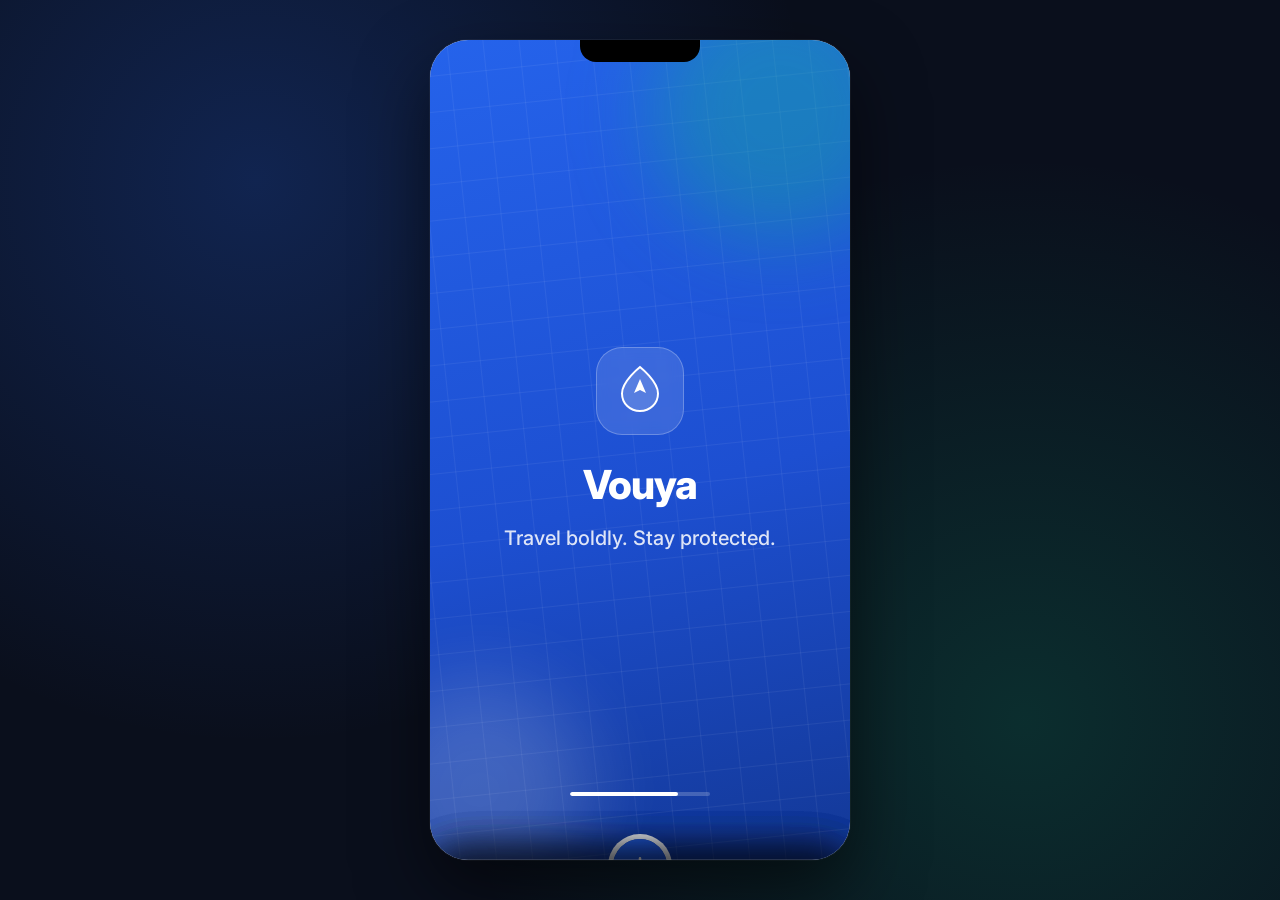
==== index.html @ 12c245b5 "Vouya - Security" ====
<!DOCTYPE html>
<html lang="en">
<head>
<meta charset="UTF-8">
<meta name="viewport" content="width=device-width, initial-scale=1.0, viewport-fit=cover, maximum-scale=1.0">
<title>Vouya — Safe Travel</title>
<meta name="description" content="Vouya — the all-in-one travel companion built around your safety.">
<meta name="theme-color" content="#2563EB">
<link rel="preconnect" href="https://fonts.googleapis.com">
<link rel="preconnect" href="https://fonts.gstatic.com" crossorigin>
<link href="https://fonts.googleapis.com/css2?family=Inter:wght@400;500;600;700;800&display=swap" rel="stylesheet">
<link rel="stylesheet" href="style.css">
</head>
<body>
<div id="app-frame" class="app-frame">
  <div id="app" class="app" data-screen="splash">


    <div class="device-notch" aria-hidden="true"></div>

    <div id="toast-stack" class="toast-stack" aria-live="polite"></div>


    <section class="screen screen--splash is-active" data-screen-id="splash">
      <div class="splash__bg">
        <div class="splash__grid"></div>
        <div class="splash__glow splash__glow--a"></div>
        <div class="splash__glow splash__glow--b"></div>
      </div>
      <div class="splash__content">
        <div class="splash__mark">
          <svg width="56" height="56" viewBox="0 0 56 56" fill="none" xmlns="http://www.w3.org/2000/svg">
            <path d="M28 4C28 4 10 18.4 10 30.4C10 40.5 18.06 48 28 48C37.94 48 46 40.5 46 30.4C46 18.4 28 4 28 4Z" fill="white" fill-opacity="0.14"/>
            <path d="M28 4C28 4 10 18.4 10 30.4C10 40.5 18.06 48 28 48C37.94 48 46 40.5 46 30.4C46 18.4 28 4 28 4Z" stroke="white" stroke-width="2"/>
            <path d="M28 16L34 30L28 27L22 30L28 16Z" fill="white"/>
          </svg>
        </div>
        <h1 class="splash__title">Vouya</h1>
        <p class="splash__tagline">Travel boldly. Stay protected.</p>
      </div>
      <div class="splash__loader" role="status" aria-label="Loading">
        <div class="splash__loader-bar"><span id="splash-progress"></span></div>
      </div>
    </section>

    <section class="screen screen--login" data-screen-id="login">
      <div class="login__hero">
        <div class="login__hero-art" aria-hidden="true">
          <svg viewBox="0 0 400 260" width="100%" height="100%" preserveAspectRatio="xMidYMid slice">
            <defs>
              <linearGradient id="loginSky" x1="0" y1="0" x2="0" y2="1">
                <stop offset="0" stop-color="#2563EB"/>
                <stop offset="1" stop-color="#1d4fd1"/>
              </linearGradient>
            </defs>
            <rect width="400" height="260" fill="url(#loginSky)"/>
            <path d="M0 180 Q 100 140 200 170 T 400 150 V260 H0 Z" fill="#ffffff" opacity="0.08"/>
            <path d="M0 210 Q 120 170 240 200 T 400 190 V260 H0 Z" fill="#ffffff" opacity="0.12"/>
            <circle cx="330" cy="55" r="34" fill="#ffffff" opacity="0.10"/>
            <circle cx="60" cy="70" r="18" fill="#ffffff" opacity="0.08"/>
            <path d="M150 110 l14 -14 l50 50 l30 -30 l8 8 l-38 38 l-50 -50 z" fill="#ffffff" opacity="0.16"/>
          </svg>
        </div>
        <div class="login__brand">
          <span class="login__brand-mark">V</span>
          <span class="login__brand-word">Vouya</span>
        </div>
      </div>

      <div class="login__sheet">
        <div class="login__tabs" role="tablist">
          <button class="login__tab is-active" data-login-tab="signin" role="tab" aria-selected="true">Sign in</button>
          <button class="login__tab" data-login-tab="signup" role="tab" aria-selected="false">Create account</button>
        </div>

        <form class="login__form" id="login-form" autocomplete="off" novalidate>
          <div class="field">
            <label class="field__label" for="login-email">Email</label>
            <div class="field__control">
              <svg class="field__icon" width="18" height="18" viewBox="0 0 24 24" fill="none"><path d="M3 7l9 6 9-6M5 5h14a2 2 0 0 1 2 2v10a2 2 0 0 1-2 2H5a2 2 0 0 1-2-2V7a2 2 0 0 1 2-2z" stroke="currentColor" stroke-width="1.7" stroke-linecap="round" stroke-linejoin="round"/></svg>
              <input id="login-email" name="email" type="email" placeholder="you@email.com" value="amelia.cross@vouya.io">
            </div>
            <p class="field-error" data-error-for="login-email" hidden>Enter a valid email address.</p>
          </div>

          <div class="field">
            <label class="field__label" for="login-pass">Password</label>
            <div class="field__control">
              <svg class="field__icon" width="18" height="18" viewBox="0 0 24 24" fill="none"><rect x="5" y="11" width="14" height="9" rx="2" stroke="currentColor" stroke-width="1.7"/><path d="M8 11V8a4 4 0 1 1 8 0v3" stroke="currentColor" stroke-width="1.7" stroke-linecap="round"/></svg>
              <input id="login-pass" name="password" type="password" placeholder="••••••••" value="travelsafe">
              <button type="button" class="field__suffix" id="toggle-pass" aria-label="Show password">
                <svg width="18" height="18" viewBox="0 0 24 24" fill="none"><path d="M2 12s4-7 10-7 10 7 10 7-4 7-10 7-10-7-10-7z" stroke="currentColor" stroke-width="1.7"/><circle cx="12" cy="12" r="3" stroke="currentColor" stroke-width="1.7"/></svg>
              </button>
            </div>
            <p class="field-error" data-error-for="login-pass" hidden>Password must be at least 6 characters.</p>
          </div>

          <button type="button" class="link-btn login__forgot">Forgot password?</button>

          <button type="submit" class="btn btn--primary btn--block btn--lg" id="login-submit">
            <span class="btn__label">Sign in</span>
            <span class="btn__spinner" aria-hidden="true"></span>
          </button>

          <div class="login__divider"><span>or continue with</span></div>

          <div class="login__social">
            <button type="button" class="social-btn" data-toast="Apple sign-in is simulated in this demo">
              <svg width="18" height="18" viewBox="0 0 24 24" fill="currentColor"><path d="M16.365 1.43c0 1.14-.493 2.27-1.177 3.08-.744.9-1.99 1.57-3.014 1.57-.12 0-.23-.02-.3-.03-.014-.11-.04-.225-.04-.345 0-1.1.55-2.27 1.27-3.06.78-.85 2.1-1.5 3.16-1.55.014.111.027.225.027.335h.074zM20.6 17.07c-.55 1.24-.82 1.8-1.53 2.9-1 1.54-2.4 3.46-4.14 3.48-1.55.02-1.95-1.01-4.04-1-2.1.01-2.55 1.02-4.1 1-1.75-.02-3.07-1.76-4.07-3.3C.18 16.46-.66 11.94 1.1 8.81c1.07-1.9 2.97-3.1 5.07-3.13 1.7-.03 2.76 1.05 4.15 1.05 1.36 0 2.18-1.06 4.15-1.06 1.85 0 3.8.99 5.07 2.65-4.45 2.42-3.73 8.77.06 8.75z"/></svg>
              <span>Apple</span>
            </button>
            <button type="button" class="social-btn" data-toast="Google sign-in is simulated in this demo">
              <svg width="18" height="18" viewBox="0 0 24 24"><path fill="#4285F4" d="M22.56 12.25c0-.78-.07-1.53-.2-2.25H12v4.26h5.92a5.07 5.07 0 0 1-2.2 3.32v2.77h3.57c2.08-1.92 3.28-4.74 3.28-8.1z"/><path fill="#34A853" d="M12 23c2.97 0 5.46-.98 7.28-2.66l-3.57-2.77c-.98.66-2.23 1.06-3.71 1.06-2.86 0-5.29-1.93-6.16-4.53H2.18v2.84C3.99 20.53 7.7 23 12 23z"/><path fill="#FBBC05" d="M5.84 14.1A6.97 6.97 0 0 1 5.45 12c0-.73.13-1.43.36-2.1V7.06H2.18A11.96 11.96 0 0 0 1 12c0 1.93.46 3.76 1.18 5.36l3.66-3.26z"/><path fill="#EA4335" d="M12 5.38c1.62 0 3.06.56 4.21 1.64l3.15-3.15C17.45 2.09 14.97 1 12 1 7.7 1 3.99 3.47 2.18 6.94l3.66 2.96c.87-2.6 3.3-4.52 6.16-4.52z"/></svg>
              <span>Google</span>
            </button>
          </div>

          <p class="login__terms">By continuing you agree to Vouya's <button type="button" class="link-btn">Terms</button> &amp; <button type="button" class="link-btn">Privacy Policy</button>.</p>
        </form>
      </div>
    </section>

    <section class="screen screen--home" data-screen-id="home">
      <header class="home__top">
        <div>
          <p class="home__greeting" id="home-greeting">Good morning,</p>
          <h1 class="home__name" id="home-name">Amelia ✈️</h1>
        </div>
        <div class="home__top-actions">
          <button class="icon-btn icon-btn--ghost" data-nav="notifications" aria-label="Notifications">
            <svg width="22" height="22" viewBox="0 0 24 24" fill="none"><path d="M18 8a6 6 0 10-12 0c0 7-3 9-3 9h18s-3-2-3-9" stroke="currentColor" stroke-width="1.7" stroke-linecap="round" stroke-linejoin="round"/><path d="M13.7 21a2 2 0 01-3.4 0" stroke="currentColor" stroke-width="1.7" stroke-linecap="round"/></svg>
            <span class="notif-dot" id="notif-dot" hidden></span>
          </button>
          <button class="icon-btn icon-btn--ghost" data-nav="profile" aria-label="Open profile">
            <img class="avatar avatar--sm" src="" data-avatar alt="Amelia's avatar">
          </button>
        </div>
      </header>

      <div class="home__scroll" data-scroll>

        <!-- Safety status strip -->
        <button class="safety-strip" data-nav="safety">
          <span class="safety-strip__pulse"><span class="safety-strip__dot"></span></span>
          <span class="safety-strip__text">
            <strong>You're protected</strong>
            <span>Live location · last checked 2 min ago</span>
          </span>
          <svg width="18" height="18" viewBox="0 0 24 24" fill="none"><path d="M9 6l6 6-6 6" stroke="currentColor" stroke-width="2" stroke-linecap="round" stroke-linejoin="round"/></svg>
        </button>

       
        <article class="section">
          <div class="section__head">
            <h2 class="section__title">Next trip</h2>
            <button class="link-btn" data-nav="trips">See all</button>
          </div>
          <div id="next-trip-slot"><!-- populated by JS: trip-hero or empty state --></div>
        </article>


        <div class="grid-2">
          <article class="mini-card mini-card--weather">
            <div class="mini-card__row">
              <span class="mini-card__label" id="weather-city">Weather</span>
              <svg width="22" height="22" viewBox="0 0 24 24" fill="none"><circle cx="12" cy="12" r="5" stroke="currentColor" stroke-width="1.6"/><path d="M12 1v3M12 20v3M4.2 4.2l2.1 2.1M17.7 17.7l2.1 2.1M1 12h3M20 12h3M4.2 19.8l2.1-2.1M17.7 6.3l2.1-2.1" stroke="currentColor" stroke-width="1.6" stroke-linecap="round"/></svg>
            </div>
            <p class="mini-card__big" id="weather-temp">21°C</p>
            <p class="mini-card__sub" id="weather-desc">Clear · feels like 23°</p>
          </article>
          <article class="mini-card mini-card--res" data-nav="trips">
            <div class="mini-card__row">
              <span class="mini-card__label">Reservations</span>
              <svg width="22" height="22" viewBox="0 0 24 24" fill="none"><rect x="3" y="5" width="18" height="16" rx="2" stroke="currentColor" stroke-width="1.6"/><path d="M3 10h18M8 3v4M16 3v4" stroke="currentColor" stroke-width="1.6" stroke-linecap="round"/></svg>
            </div>
            <p class="mini-card__big" id="reservations-count">3</p>
            <p class="mini-card__sub" id="reservations-sub">Hotel, flight, train</p>
          </article>
        </div>


        <article class="section">
          <div class="section__head">
            <h2 class="section__title">Quick actions</h2>
          </div>
          <div class="quick-actions">
            <button class="quick-action" data-nav="explore">
              <span class="quick-action__icon quick-action__icon--blue"><svg width="20" height="20" viewBox="0 0 24 24" fill="none"><circle cx="11" cy="11" r="7" stroke="currentColor" stroke-width="1.8"/><path d="M21 21l-4.3-4.3" stroke="currentColor" stroke-width="1.8" stroke-linecap="round"/></svg></span>
              <span>Explore</span>
            </button>
            <button class="quick-action" data-nav="itinerary">
              <span class="quick-action__icon quick-action__icon--green"><svg width="20" height="20" viewBox="0 0 24 24" fill="none"><path d="M3 12h18M3 6h18M3 18h12" stroke="currentColor" stroke-width="1.8" stroke-linecap="round"/></svg></span>
              <span>Itinerary</span>
            </button>
            <button class="quick-action" data-nav="safety">
              <span class="quick-action__icon quick-action__icon--red"><svg width="20" height="20" viewBox="0 0 24 24" fill="none"><path d="M12 3l7 3v5c0 5-3.2 8-7 10-3.8-2-7-5-7-10V6l7-3z" stroke="currentColor" stroke-width="1.8" stroke-linejoin="round"/></svg></span>
              <span>Safety</span>
            </button>
            <button class="quick-action" data-toast="Currency converter coming soon">
              <span class="quick-action__icon quick-action__icon--amber"><svg width="20" height="20" viewBox="0 0 24 24" fill="none"><circle cx="12" cy="12" r="9" stroke="currentColor" stroke-width="1.8"/><path d="M9 9.5c0-1 1-1.8 2.5-1.8s2.7.8 2.7 2-1.2 1.7-2.7 2-2.5 1-2.5 2 1.2 1.8 2.7 1.8 2.5-.8 2.5-1.8" stroke="currentColor" stroke-width="1.5" stroke-linecap="round"/></svg></span>
              <span>Currency</span>
            </button>
          </div>
        </article>

        <article class="section">
          <div class="section__head">
            <h2 class="section__title">Curated for you</h2>
            <button class="link-btn" data-nav="explore">See all</button>
          </div>
          <div class="hscroll" data-scroll id="curated-rail"><!-- populated by JS --></div>
        </article>

        <div class="scroll-spacer"></div>
      </div>
    </section>

    <section class="screen screen--explore" data-screen-id="explore">
      <header class="page-head">
        <h1 class="page-head__title">Explore</h1>
        <button class="icon-btn" data-toast="Filters coming soon" aria-label="Filters">
          <svg width="20" height="20" viewBox="0 0 24 24" fill="none"><path d="M4 6h16M7 12h10M10 18h4" stroke="currentColor" stroke-width="1.8" stroke-linecap="round"/></svg>
        </button>
      </header>

      <div class="search-bar">
        <svg width="18" height="18" viewBox="0 0 24 24" fill="none"><circle cx="11" cy="11" r="7" stroke="currentColor" stroke-width="1.8"/><path d="M21 21l-4.3-4.3" stroke="currentColor" stroke-width="1.8" stroke-linecap="round"/></svg>
        <input type="text" placeholder="Search destinations, cities..." id="explore-search">
      </div>

      <div class="chip-row" data-scroll>
        <button class="chip is-active" data-filter="all">All</button>
        <button class="chip" data-filter="beach">Beach</button>
        <button class="chip" data-filter="mountain">Mountain</button>
        <button class="chip" data-filter="city">City</button>
        <button class="chip" data-filter="culture">Culture</button>
        <button class="chip" data-filter="budget">Budget</button>
      </div>

      <div class="explore__scroll" data-scroll>
        <div class="section__head">
          <h2 class="section__title">Trending now</h2>
        </div>
        <div class="hscroll" data-scroll id="trending-rail"><!-- populated by JS --></div>

        <div class="section__head">
          <h2 class="section__title">All destinations</h2>
        </div>
        <div class="dest-list" id="explore-list">
          <!-- populated by JS -->
        </div>
        <div class="scroll-spacer"></div>
      </div>
    </section>

    <section class="screen screen--detail" data-screen-id="explore-detail">
      <div class="detail__scroll" data-scroll>
        <div class="detail__hero" id="detail-hero" style="background-image:url('https://images.unsplash.com/photo-1493976040374-85c8e12f0c0e?q=80&w=1200&auto=format&fit=crop')">
          <div class="detail__hero-top">
            <button class="icon-btn icon-btn--glass" data-back aria-label="Go back">
              <svg width="20" height="20" viewBox="0 0 24 24" fill="none"><path d="M15 6l-6 6 6 6" stroke="currentColor" stroke-width="2" stroke-linecap="round" stroke-linejoin="round"/></svg>
            </button>
            <button class="icon-btn icon-btn--glass" data-fav id="detail-fav-btn" aria-label="Save to favorites">
              <svg width="20" height="20" viewBox="0 0 24 24" fill="none"><path d="M12 21s-7.5-4.7-10-9.3C.5 8.4 2.4 5 6 5c2 0 3.4 1 4 2.3C10.6 6 12 5 14 5c3.6 0 5.5 3.4 4 6.7C19.5 16.3 12 21 12 21z" stroke="currentColor" stroke-width="1.8"/></svg>
            </button>
          </div>
        </div>
        <div class="detail__sheet">
          <div class="detail__handle"></div>
          <div class="detail__head">
            <div>
              <h1 id="detail-name">Swiss Alps</h1>
              <p class="detail__loc">📍 <span id="detail-country">Switzerland</span> · <span class="rating" id="detail-rating">★ 4.9</span> · <span id="detail-review-count">2,341</span> reviews</p>
            </div>
            <div class="detail__price">
              <span class="detail__price-big" id="detail-price">$1,120</span>
              <span class="detail__price-sub">/ person</span>
            </div>
          </div>

          <div class="safety-score">
            <div class="safety-score__ring" id="detail-safety-ring" style="--p:92"><span id="detail-safety-score">92</span></div>
            <div class="safety-score__text">
              <strong>Vouya Safety Score</strong>
              <span id="detail-safety-label">Low risk · stable region · good emergency coverage</span>
            </div>
          </div>

          <div class="tab-row">
            <button class="tab is-active" data-detail-tab="overview">Overview</button>
            <button class="tab" data-detail-tab="reviews">Reviews</button>
            <button class="tab" data-detail-tab="safety">Safety</button>
          </div>

          <div class="tab-panel is-active" data-detail-panel="overview">
            <p class="detail__desc" id="detail-desc">Snow-capped peaks, glacial lakes, and storybook villages.</p>
            <div class="thumb-row" data-scroll id="detail-thumbs"></div>
          </div>

          <div class="tab-panel" data-detail-panel="reviews" id="detail-reviews"></div>

          <div class="tab-panel" data-detail-panel="safety">
            <ul class="safety-list" id="detail-safety-list"></ul>
          </div>
        </div>
      </div>
      <div class="detail__cta">
        <button class="btn btn--primary btn--block btn--lg" id="detail-book-btn">Add to my trips</button>
      </div>
    </section>

    <section class="screen screen--trips" data-screen-id="trips">
      <header class="page-head">
        <h1 class="page-head__title">My trips</h1>
        <button class="icon-btn" id="add-trip-btn" aria-label="Add trip">
          <svg width="20" height="20" viewBox="0 0 24 24" fill="none"><path d="M12 5v14M5 12h14" stroke="currentColor" stroke-width="2" stroke-linecap="round"/></svg>
        </button>
      </header>

      <div class="tab-row tab-row--pill">
        <button class="tab is-active" data-trips-tab="upcoming">Upcoming</button>
        <button class="tab" data-trips-tab="past">Past</button>
      </div>

      <div class="trips__scroll" data-scroll>
        <div class="tab-panel is-active" data-trips-panel="upcoming" id="trips-upcoming"><!-- JS --></div>
        <div class="tab-panel" data-trips-panel="past" id="trips-past"><!-- JS --></div>
        <div class="scroll-spacer"></div>
      </div>
    </section>

    <section class="screen screen--feed" data-screen-id="feed">
      <header class="page-head">
        <h1 class="page-head__title">Community feed</h1>
        <button class="icon-btn" id="feed-compose-btn" aria-label="Create a post">
          <svg width="20" height="20" viewBox="0 0 24 24" fill="none"><path d="M12 5v14M5 12h14" stroke="currentColor" stroke-width="2" stroke-linecap="round"/></svg>
        </button>
      </header>

      <div class="feed-filter-row">
        <button class="chip is-active" data-feed-filter="all">All posts</button>
        <button class="chip" data-feed-filter="mine">Mine</button>
      </div>

      <div class="trips__scroll" data-scroll>
        <div id="feed-list"><!-- JS --></div>
        <div class="scroll-spacer"></div>
      </div>
    </section>

    <section class="screen screen--itinerary" data-screen-id="itinerary">
      <header class="page-head">
        <button class="icon-btn" data-back aria-label="Go back">
          <svg width="20" height="20" viewBox="0 0 24 24" fill="none"><path d="M15 6l-6 6 6 6" stroke="currentColor" stroke-width="2" stroke-linecap="round" stroke-linejoin="round"/></svg>
        </button>
        <h1 class="page-head__title" id="itinerary-title">Itinerary</h1>
        <button class="icon-btn" id="itinerary-share-btn" aria-label="Share">
          <svg width="20" height="20" viewBox="0 0 24 24" fill="none"><path d="M4 12v7a2 2 0 002 2h12a2 2 0 002-2v-7M16 6l-4-4-4 4M12 2v14" stroke="currentColor" stroke-width="1.8" stroke-linecap="round" stroke-linejoin="round"/></svg>
        </button>
      </header>

      <div class="map-preview">
        <svg class="map-preview__svg" viewBox="0 0 400 160" width="100%" height="100%" preserveAspectRatio="xMidYMid slice">
          <rect class="map-preview__land" width="400" height="160"/>
          <path class="map-preview__road map-preview__road--major" d="M0 60 C 60 40, 110 80, 170 55 S 280 30, 400 70" fill="none"/>
          <path class="map-preview__road" d="M0 110 C 80 90, 140 130, 220 100 S 340 70, 400 120" fill="none"/>
          <circle cx="60" cy="70" r="5" fill="#2563EB"/>
          <circle cx="160" cy="50" r="5" fill="#2563EB"/>
          <circle cx="250" cy="90" r="5" fill="#2563EB"/>
          <circle cx="330" cy="55" r="5" fill="#2563EB"/>
          <path d="M60 70 L160 50 L250 90 L330 55" stroke="#2563EB" stroke-width="2" stroke-dasharray="5 5" fill="none"/>
        </svg>
        <button class="map-preview__expand" data-toast="Opening full map">Open full map ↗</button>
      </div>

      <div class="day-row" data-scroll id="day-row"><!-- JS --></div>

      <div class="itinerary__scroll" data-scroll>
        <p class="itinerary__hint">Press and hold a card, then drag to reorder your day.</p>
        <ul class="timeline" id="timeline-list"><!-- JS --></ul>
        <button class="add-stop" id="add-stop-btn">
          <svg width="18" height="18" viewBox="0 0 24 24" fill="none"><path d="M12 5v14M5 12h14" stroke="currentColor" stroke-width="2" stroke-linecap="round"/></svg>
          Add a stop
        </button>
        <div class="scroll-spacer"></div>
      </div>
    </section>

    <section class="screen screen--safety" data-screen-id="safety">
      <header class="page-head page-head--safety">
        <h1 class="page-head__title">Safety</h1>
        <span class="status-pill status-pill--ok">● Protected</span>
      </header>

      <div class="safety__scroll" data-scroll>

        <div class="safety-map">
          <svg class="safety-map__svg" viewBox="0 0 400 200" width="100%" height="100%" preserveAspectRatio="xMidYMid slice">
            <rect class="safety-map__land" width="400" height="200"/>
            <g class="safety-map__grid" stroke-width="1">
              <path d="M0 40H400M0 80H400M0 120H400M0 160H400"/>
              <path d="M40 0V200M100 0V200M160 0V200M220 0V200M280 0V200M340 0V200"/>
            </g>
            <circle cx="200" cy="100" r="46" fill="#2563EB" opacity="0.12"/>
            <circle cx="200" cy="100" r="26" fill="#2563EB" opacity="0.18"/>
            <circle cx="200" cy="100" r="8" fill="#2563EB"/>
            <circle cx="200" cy="100" r="8" fill="#2563EB" class="pulse-ring"/>
          </svg>
          <div class="safety-map__label">
            <strong>Gion District, Kyoto</strong>
            <span>Accurate to 6m · updated just now</span>
          </div>
        </div>

        <div class="grid-2">
          <div class="status-card">
            <div class="status-card__icon">
              <svg width="20" height="20" viewBox="0 0 24 24" fill="none"><rect x="7" y="2" width="10" height="20" rx="2" stroke="currentColor" stroke-width="1.6"/><rect x="9" y="6" width="6" height="6" fill="currentColor" opacity="0.5"/><path d="M10 1h4v2h-4z" fill="currentColor"/></svg>
            </div>
            <span class="status-card__label">Battery</span>
            <span class="status-card__value" id="battery-value">82%</span>
          </div>
          <div class="status-card">
            <div class="status-card__icon">
              <svg width="20" height="20" viewBox="0 0 24 24" fill="none"><path d="M2 8.5a15 15 0 0120 0M5.5 12a10 10 0 0113 0M9 15.5a5 5 0 016 0" stroke="currentColor" stroke-width="1.6" stroke-linecap="round"/><circle cx="12" cy="19" r="1.4" fill="currentColor"/></svg>
            </div>
            <span class="status-card__label">Connection</span>
            <span class="status-card__value" id="connection-value">Strong</span>
          </div>
        </div>

        <article class="section">
          <div class="section__head">
            <h2 class="section__title">Emergency contacts</h2>
            <span class="link-btn" style="opacity:0.55; cursor:default;">Tap a contact to call</span>
          </div>
          <div class="contact-list" id="contact-list"><!-- JS --></div>
        </article>

        <article class="section">
          <div class="section__head">
            <h2 class="section__title">Travel advisories</h2>
          </div>
          <div class="advisory">
            <span class="dot dot--green"></span>
            <div>
              <strong>Japan — Exercise normal precautions</strong>
              <p>No active alerts for your current region.</p>
            </div>
          </div>
        </article>

        <article class="section">
          <div class="section__head">
            <h2 class="section__title">Recent activity</h2>
          </div>
          <div class="activity-list" id="safety-activity-list"><!-- JS --></div>
        </article>

        <div class="scroll-spacer scroll-spacer--sos"></div>
      </div>

      <div class="sos-dock">
        <button class="sos-btn" id="sos-btn" aria-label="Hold for emergency SOS">
          <span class="sos-btn__ring"></span>
          <span class="sos-btn__progress" id="sos-progress"></span>
          <span class="sos-btn__core">
            <svg width="26" height="26" viewBox="0 0 24 24" fill="none"><path d="M12 2l8 4v6c0 5.2-3.5 8.4-8 10-4.5-1.6-8-4.8-8-10V6l8-4z" fill="white"/></svg>
            <span>SOS</span>
          </span>
        </button>
        <p class="sos-dock__hint" id="sos-hint">Press and hold for 2 seconds to alert your contacts</p>
      </div>
    </section>

    <section class="screen screen--profile" data-screen-id="profile">
      <header class="page-head">
        <h1 class="page-head__title">Profile</h1>
        <button class="icon-btn" id="edit-profile-btn" aria-label="Edit profile">
          <svg width="19" height="19" viewBox="0 0 24 24" fill="none"><path d="M12 20h9M16.5 3.5a2.1 2.1 0 013 3L7 19l-4 1 1-4L16.5 3.5z" stroke="currentColor" stroke-width="1.7" stroke-linecap="round" stroke-linejoin="round"/></svg>
        </button>
      </header>

      <div class="profile__scroll" data-scroll>
        <div class="profile__head">
          <div class="avatar-wrap">
            <img class="avatar avatar--lg" src="" data-avatar alt="Profile avatar">
            <span class="avatar-wrap__badge">✓</span>
          </div>
          <h2 id="profile-name">Amelia Cross</h2>
          <p id="profile-meta">Member since 2022 · Explorer tier</p>
        </div>

        <div class="stat-row">
          <div class="stat-box"><strong id="stat-countries">23</strong><span>Countries</span></div>
          <div class="stat-box"><strong id="stat-trips">61</strong><span>Trips logged</span></div>
          <div class="stat-box"><strong id="stat-rating">4.9</strong><span>Avg. rating</span></div>
        </div>

        <article class="section">
          <div class="section__head"><h2 class="section__title">Preferences</h2></div>
          <div class="settings-list">
            <div class="settings-row">
              <div class="settings-row__icon">🌙</div>
              <div class="settings-row__body"><strong>Dark mode</strong><span>Easier on the eyes at night</span></div>
              <button class="switch" id="dark-mode-toggle" role="switch" aria-checked="false"><span class="switch__thumb"></span></button>
            </div>
            <div class="settings-row">
              <div class="settings-row__icon">📍</div>
              <div class="settings-row__body"><strong>Location sharing</strong><span>Share live location with contacts</span></div>
              <button class="switch is-on" id="location-toggle" role="switch" aria-checked="true"><span class="switch__thumb"></span></button>
            </div>
            <div class="settings-row">
              <div class="settings-row__icon">🔔</div>
              <div class="settings-row__body"><strong>Push notifications</strong><span>Trip updates & alerts</span></div>
              <button class="switch is-on" id="notif-toggle" role="switch" aria-checked="true"><span class="switch__thumb"></span></button>
            </div>
          </div>
        </article>

        <article class="section">
          <div class="section__head"><h2 class="section__title">Account</h2></div>
          <div class="settings-list">
            <button class="settings-row settings-row--link" id="payment-methods-btn">
              <div class="settings-row__icon">💳</div>
              <div class="settings-row__body"><strong>Payment methods</strong><span id="payment-summary">1 card on file</span></div>
              <svg width="18" height="18" viewBox="0 0 24 24" fill="none"><path d="M9 6l6 6-6 6" stroke="currentColor" stroke-width="1.8" stroke-linecap="round" stroke-linejoin="round"/></svg>
            </button>
            <button class="settings-row settings-row--link" data-nav="safety">
              <div class="settings-row__icon">🛟</div>
              <div class="settings-row__body"><strong>Emergency contacts</strong></div>
              <svg width="18" height="18" viewBox="0 0 24 24" fill="none"><path d="M9 6l6 6-6 6" stroke="currentColor" stroke-width="1.8" stroke-linecap="round" stroke-linejoin="round"/></svg>
            </button>
            <button class="settings-row settings-row--link" data-nav="notifications">
              <div class="settings-row__icon">🔔</div>
              <div class="settings-row__body"><strong>Notification history</strong></div>
              <svg width="18" height="18" viewBox="0 0 24 24" fill="none"><path d="M9 6l6 6-6 6" stroke="currentColor" stroke-width="1.8" stroke-linecap="round" stroke-linejoin="round"/></svg>
            </button>
            <button class="settings-row settings-row--link" data-toast="Help center articles are demo-only for now">
              <div class="settings-row__icon">❓</div>
              <div class="settings-row__body"><strong>Help & support</strong></div>
              <svg width="18" height="18" viewBox="0 0 24 24" fill="none"><path d="M9 6l6 6-6 6" stroke="currentColor" stroke-width="1.8" stroke-linecap="round" stroke-linejoin="round"/></svg>
            </button>
            <button class="settings-row settings-row--link" id="reset-data-btn">
              <div class="settings-row__icon">🔄</div>
              <div class="settings-row__body"><strong>Reset demo data</strong><span>Restore default trips & settings</span></div>
              <svg width="18" height="18" viewBox="0 0 24 24" fill="none"><path d="M9 6l6 6-6 6" stroke="currentColor" stroke-width="1.8" stroke-linecap="round" stroke-linejoin="round"/></svg>
            </button>
            <button class="settings-row settings-row--link settings-row--danger" id="logout-btn">
              <div class="settings-row__icon">🚪</div>
              <div class="settings-row__body"><strong>Log out</strong></div>
            </button>
          </div>
        </article>
        <p class="profile__version">Vouya v2.5.0 · Made for travelers</p>
        <div class="scroll-spacer"></div>
      </div>
    </section>

    <section class="screen screen--notifications" data-screen-id="notifications">
      <header class="page-head">
        <button class="icon-btn" data-back aria-label="Go back">
          <svg width="20" height="20" viewBox="0 0 24 24" fill="none"><path d="M15 6l-6 6 6 6" stroke="currentColor" stroke-width="2" stroke-linecap="round" stroke-linejoin="round"/></svg>
        </button>
        <h1 class="page-head__title">Notifications</h1>
        <button class="icon-btn" id="clear-notifications-btn" aria-label="Clear all">
          <svg width="18" height="18" viewBox="0 0 24 24" fill="none"><path d="M3 6h18M8 6V4a2 2 0 012-2h4a2 2 0 012 2v2m3 0l-1 14a2 2 0 01-2 2H7a2 2 0 01-2-2L4 6" stroke="currentColor" stroke-width="1.7" stroke-linecap="round" stroke-linejoin="round"/></svg>
        </button>
      </header>
      <div class="notifications__scroll" data-scroll>
        <div id="notifications-list"><!-- JS --></div>
        <div class="scroll-spacer"></div>
      </div>
    </section>

    <section class="screen screen--booking" data-screen-id="booking">
      <header class="page-head">
        <button class="icon-btn" data-back aria-label="Go back">
          <svg width="20" height="20" viewBox="0 0 24 24" fill="none"><path d="M15 6l-6 6 6 6" stroke="currentColor" stroke-width="2" stroke-linecap="round" stroke-linejoin="round"/></svg>
        </button>
        <h1 class="page-head__title">Confirm trip</h1>
        <span style="width:40px;"></span>
      </header>
      <div class="booking__scroll" data-scroll>
        <div class="booking-summary" id="booking-summary"><!-- JS --></div>

        <article class="section">
          <div class="section__head"><h2 class="section__title">Travel dates</h2></div>
          <div class="field-row-2">
            <div class="field">
              <label class="field__label" for="booking-start">Departure</label>
              <div class="field__control">
                <input id="booking-start" type="date">
              </div>
            </div>
            <div class="field">
              <label class="field__label" for="booking-end">Return</label>
              <div class="field__control">
                <input id="booking-end" type="date">
              </div>
            </div>
          </div>
          <p class="field-error" id="booking-date-error" hidden>Return date must be after departure.</p>
        </article>

        <article class="section">
          <div class="section__head"><h2 class="section__title">Travelers</h2></div>
          <div class="stepper">
            <button class="stepper__btn" id="travelers-minus" aria-label="Decrease travelers">−</button>
            <span class="stepper__value" id="travelers-value">1</span>
            <button class="stepper__btn" id="travelers-plus" aria-label="Increase travelers">+</button>
          </div>
        </article>

        <article class="section">
          <div class="section__head"><h2 class="section__title">Trip protection</h2></div>
          <label class="protection-card" for="protection-toggle">
            <input type="checkbox" id="protection-toggle" checked hidden>
            <span class="protection-card__icon">🛡</span>
            <span class="protection-card__body">
              <strong>Vouya Shield — included</strong>
              <span>24/7 SOS monitoring, live location sharing, and emergency rebooking for this trip.</span>
            </span>
            <span class="protection-card__check">✓</span>
          </label>
        </article>

        <div class="booking-total" id="booking-total"><!-- JS --></div>
        <div class="scroll-spacer"></div>
      </div>
      <div class="detail__cta">
        <button class="btn btn--primary btn--block btn--lg" id="confirm-booking-btn">Confirm & add to trips</button>
      </div>
    </section>

    <nav class="bottom-nav is-hidden" id="bottom-nav">
      <button class="bottom-nav__item is-active" data-nav="home" aria-label="Home">
        <svg width="21" height="21" viewBox="0 0 24 24" fill="none"><path d="M3 11l9-8 9 8" stroke="currentColor" stroke-width="1.8" stroke-linecap="round" stroke-linejoin="round"/><path d="M5 10v10h14V10" stroke="currentColor" stroke-width="1.8" stroke-linecap="round" stroke-linejoin="round"/></svg>
        <span>Home</span>
      </button>
      <button class="bottom-nav__item" data-nav="explore" aria-label="Explore">
        <svg width="21" height="21" viewBox="0 0 24 24" fill="none"><circle cx="11" cy="11" r="7" stroke="currentColor" stroke-width="1.8"/><path d="M21 21l-4.3-4.3" stroke="currentColor" stroke-width="1.8" stroke-linecap="round"/></svg>
        <span>Explore</span>
      </button>
      <button class="bottom-nav__item" data-nav="trips" aria-label="Trips">
        <svg width="21" height="21" viewBox="0 0 24 24" fill="none"><rect x="3" y="7" width="18" height="13" rx="2" stroke="currentColor" stroke-width="1.8"/><path d="M8 7V5a2 2 0 012-2h4a2 2 0 012 2v2" stroke="currentColor" stroke-width="1.8"/></svg>
        <span>Trips</span>
      </button>
      <button class="bottom-nav__item" data-nav="feed" aria-label="Community feed">
        <svg width="21" height="21" viewBox="0 0 24 24" fill="none"><path d="M4 4h16v12H8l-4 4V4z" stroke="currentColor" stroke-width="1.8" stroke-linejoin="round"/><path d="M8 9h8M8 12h5" stroke="currentColor" stroke-width="1.6" stroke-linecap="round"/></svg>
        <span>Feed</span>
      </button>
      <button class="bottom-nav__item bottom-nav__item--safety" data-nav="safety" aria-label="Safety">
        <span class="bottom-nav__safety-glow"></span>
        <svg width="21" height="21" viewBox="0 0 24 24" fill="none"><path d="M12 3l7 3v5c0 5-3.2 8-7 10-3.8-2-7-5-7-10V6l7-3z" stroke="currentColor" stroke-width="1.8" stroke-linejoin="round"/></svg>
        <span>Safety</span>
      </button>
      <button class="bottom-nav__item" data-nav="profile" aria-label="Profile">
        <svg width="21" height="21" viewBox="0 0 24 24" fill="none"><circle cx="12" cy="8" r="3.6" stroke="currentColor" stroke-width="1.8"/><path d="M4.5 20c1.3-3.3 4.3-5 7.5-5s6.2 1.7 7.5 5" stroke="currentColor" stroke-width="1.8" stroke-linecap="round"/></svg>
        <span>Profile</span>
      </button>

      <button class="bottom-nav__fab" id="composer-fab" aria-label="Create a post or review">
        <svg width="26" height="26" viewBox="0 0 24 24" fill="none"><path d="M12 5v14M5 12h14" stroke="white" stroke-width="2.4" stroke-linecap="round"/></svg>
      </button>
    </nav>

    <div class="sheet-backdrop" id="sos-backdrop"></div>
    <div class="bottom-sheet bottom-sheet--sos" id="sos-sheet" role="dialog" aria-modal="true" aria-labelledby="sos-sheet-title">
      <div class="bottom-sheet__handle"></div>
      <div class="sos-sheet__icon" id="sos-sheet-icon">
        <svg width="32" height="32" viewBox="0 0 24 24" fill="none"><path d="M12 9v4M12 17h.01" stroke="white" stroke-width="2.2" stroke-linecap="round"/><circle cx="12" cy="12" r="9" stroke="white" stroke-width="2"/></svg>
      </div>
      <h2 class="sos-sheet__title" id="sos-sheet-title">Sending your alert…</h2>
      <p class="sos-sheet__sub" id="sos-sheet-sub">Notifying James Cross and Sofia Marin with your live location in</p>
      <div class="sos-sheet__countdown" id="sos-countdown">5</div>
      <button class="btn btn--outline-danger btn--block" id="sos-cancel">Cancel alert</button>
    </div>

    <!-- ===================== GENERIC MODAL (logout confirm) ===================== -->
    <div class="modal-backdrop" id="modal-backdrop"></div>
    <div class="modal" id="logout-modal" role="dialog" aria-modal="true" aria-labelledby="logout-modal-title">
      <div class="modal__icon">🚪</div>
      <h3 id="logout-modal-title">Log out of Vouya?</h3>
      <p>You'll need to sign in again to access your trips and safety tools.</p>
      <div class="modal__actions">
        <button class="btn btn--ghost btn--block" id="logout-cancel">Stay signed in</button>
        <button class="btn btn--danger btn--block" id="logout-confirm">Log out</button>
      </div>
    </div>

    <div class="modal" id="reset-modal" role="dialog" aria-modal="true" aria-labelledby="reset-modal-title">
      <div class="modal__icon">🔄</div>
      <h3 id="reset-modal-title">Reset all demo data?</h3>
      <p>This restores the original trips, contacts, and settings. Anything you've added will be lost.</p>
      <div class="modal__actions">
        <button class="btn btn--ghost btn--block" id="reset-cancel">Cancel</button>
        <button class="btn btn--danger btn--block" id="reset-confirm">Reset data</button>
      </div>
    </div>

    <!-- ===================== BOTTOM SHEET: ADD EMERGENCY CONTACT ===================== -->
    <div class="sheet-backdrop" id="contact-backdrop"></div>
    <div class="bottom-sheet bottom-sheet--form" id="contact-sheet" role="dialog" aria-modal="true" aria-labelledby="contact-sheet-title">
      <div class="bottom-sheet__handle"></div>
      <h2 class="form-sheet__title" id="contact-sheet-title">Add emergency contact</h2>
      <form id="contact-form" novalidate>
        <div class="field">
          <label class="field__label" for="contact-name">Full name</label>
          <div class="field__control"><input id="contact-name" type="text" placeholder="e.g. Daniela Reyes" required></div>
          <p class="field-error" data-error-for="contact-name" hidden>Please enter a name.</p>
        </div>
        <div class="field">
          <label class="field__label" for="contact-relation">Relationship</label>
          <div class="field__control"><input id="contact-relation" type="text" placeholder="e.g. Partner, Parent, Friend" required></div>
          <p class="field-error" data-error-for="contact-relation" hidden>Please enter a relationship.</p>
        </div>
        <div class="field">
          <label class="field__label" for="contact-phone">Phone number</label>
          <div class="field__control"><input id="contact-phone" type="tel" placeholder="+1 555 000 0000" required></div>
          <p class="field-error" data-error-for="contact-phone" hidden>Enter a valid phone number.</p>
        </div>
        <div class="form-sheet__actions">
          <button type="button" class="btn btn--ghost btn--block" data-close-sheet="contact">Cancel</button>
          <button type="submit" class="btn btn--primary btn--block">Save contact</button>
        </div>
      </form>
    </div>

    <!-- ===================== BOTTOM SHEET: ADD ITINERARY STOP ===================== -->
    <div class="sheet-backdrop" id="stop-backdrop"></div>
    <div class="bottom-sheet bottom-sheet--form" id="stop-sheet" role="dialog" aria-modal="true" aria-labelledby="stop-sheet-title">
      <div class="bottom-sheet__handle"></div>
      <h2 class="form-sheet__title" id="stop-sheet-title">Add a stop</h2>
      <form id="stop-form" novalidate>
        <div class="field">
          <label class="field__label" for="stop-name">What's the plan?</label>
          <div class="field__control"><input id="stop-name" type="text" placeholder="e.g. Dinner at Gion Karyo" required></div>
          <p class="field-error" data-error-for="stop-name" hidden>Please describe the stop.</p>
        </div>
        <div class="field-row-2">
          <div class="field">
            <label class="field__label" for="stop-time">Time</label>
            <div class="field__control"><input id="stop-time" type="time" required></div>
            <p class="field-error" data-error-for="stop-time" hidden>Please pick a time.</p>
          </div>
          <div class="field">
            <label class="field__label" for="stop-icon">Type</label>
            <div class="field__control">
              <select id="stop-icon">
                <option value="sight">📍 Sightseeing</option>
                <option value="food">🍴 Food & drink</option>
                <option value="stay">🏨 Lodging</option>
                <option value="transit">🚆 Transit</option>
              </select>
            </div>
          </div>
        </div>
        <div class="field">
          <label class="field__label" for="stop-note">Note (optional)</label>
          <div class="field__control"><input id="stop-note" type="text" placeholder="e.g. Book ahead, allow 1.5 hrs"></div>
        </div>
        <div class="form-sheet__actions">
          <button type="button" class="btn btn--ghost btn--block" data-close-sheet="stop">Cancel</button>
          <button type="submit" class="btn btn--primary btn--block">Add to day</button>
        </div>
      </form>
    </div>

    <!-- ===================== BOTTOM SHEET: EDIT PROFILE ===================== -->
    <div class="sheet-backdrop" id="profile-backdrop"></div>
    <div class="bottom-sheet bottom-sheet--form" id="profile-sheet" role="dialog" aria-modal="true" aria-labelledby="profile-sheet-title">
      <div class="bottom-sheet__handle"></div>
      <h2 class="form-sheet__title" id="profile-sheet-title">Edit profile</h2>
      <form id="profile-form" novalidate>
        <div class="field">
          <label class="field__label" for="profile-name-input">Full name</label>
          <div class="field__control"><input id="profile-name-input" type="text" required></div>
          <p class="field-error" data-error-for="profile-name-input" hidden>Please enter your name.</p>
        </div>
        <div class="field">
          <label class="field__label" for="profile-tier-input">Membership tier</label>
          <div class="field__control">
            <select id="profile-tier-input">
              <option value="Explorer">Explorer tier</option>
              <option value="Voyager">Voyager tier</option>
              <option value="Summit">Summit tier</option>
            </select>
          </div>
        </div>
        <div class="form-sheet__actions">
          <button type="button" class="btn btn--ghost btn--block" data-close-sheet="profile">Cancel</button>
          <button type="submit" class="btn btn--primary btn--block">Save changes</button>
        </div>
      </form>
    </div>

    <!-- ===================== BOTTOM SHEET: COMPOSER CHOICE (the + FAB) ===================== -->
    <div class="sheet-backdrop" id="composer-backdrop"></div>
    <div class="bottom-sheet bottom-sheet--composer-choice" id="composer-sheet" role="dialog" aria-modal="true" aria-labelledby="composer-sheet-title">
      <div class="bottom-sheet__handle"></div>
      <h2 class="form-sheet__title" id="composer-sheet-title">Create</h2>
      <div class="composer-choice-list">
        <button class="composer-choice" id="choice-review">
          <span class="composer-choice__icon composer-choice__icon--review">⭐</span>
          <span class="composer-choice__body">
            <strong>Write a review</strong>
            <span>Rate a destination you've traveled to</span>
          </span>
          <svg width="18" height="18" viewBox="0 0 24 24" fill="none"><path d="M9 6l6 6-6 6" stroke="currentColor" stroke-width="1.8" stroke-linecap="round" stroke-linejoin="round"/></svg>
        </button>
        <button class="composer-choice" id="choice-moment">
          <span class="composer-choice__icon composer-choice__icon--moment">📸</span>
          <span class="composer-choice__body">
            <strong>Share a moment</strong>
            <span>Post an update from a trip, just for fun</span>
          </span>
          <svg width="18" height="18" viewBox="0 0 24 24" fill="none"><path d="M9 6l6 6-6 6" stroke="currentColor" stroke-width="1.8" stroke-linecap="round" stroke-linejoin="round"/></svg>
        </button>
      </div>
      <button type="button" class="btn btn--ghost btn--block" data-close-sheet="composer">Cancel</button>
    </div>

    <div class="sheet-backdrop" id="review-backdrop"></div>
    <div class="bottom-sheet bottom-sheet--form" id="review-sheet" role="dialog" aria-modal="true" aria-labelledby="review-sheet-title">
      <div class="bottom-sheet__handle"></div>
      <h2 class="form-sheet__title" id="review-sheet-title">Write a review</h2>
      <form id="review-form" novalidate>
        <div class="field">
          <label class="field__label" for="review-destination">Destination</label>
          <div class="field__control">
            <select id="review-destination" required></select>
          </div>
          <p class="field-error" data-error-for="review-destination" hidden>Choose a destination.</p>
        </div>

        <div class="field">
          <label class="field__label">Your rating</label>
          <div class="star-picker" id="review-star-picker" role="radiogroup" aria-label="Star rating">
            <button type="button" class="star-picker__star" data-star="1" aria-label="1 star">★</button>
            <button type="button" class="star-picker__star" data-star="2" aria-label="2 stars">★</button>
            <button type="button" class="star-picker__star" data-star="3" aria-label="3 stars">★</button>
            <button type="button" class="star-picker__star" data-star="4" aria-label="4 stars">★</button>
            <button type="button" class="star-picker__star" data-star="5" aria-label="5 stars">★</button>
          </div>
          <p class="field-error" id="review-star-error" hidden>Pick at least one star.</p>
        </div>

        <div class="field">
          <label class="field__label" for="review-text">Your review</label>
          <div class="field__control field__control--textarea">
            <textarea id="review-text" rows="4" placeholder="How safe did you feel? What should other travelers know?" required></textarea>
          </div>
          <p class="field-error" data-error-for="review-text" hidden>Write a few words about your trip.</p>
        </div>

        <div class="form-sheet__actions">
          <button type="button" class="btn btn--ghost btn--block" data-close-sheet="review">Cancel</button>
          <button type="submit" class="btn btn--primary btn--block">Post review</button>
        </div>
      </form>
    </div>

    <div class="sheet-backdrop" id="moment-backdrop"></div>
    <div class="bottom-sheet bottom-sheet--form" id="moment-sheet" role="dialog" aria-modal="true" aria-labelledby="moment-sheet-title">
      <div class="bottom-sheet__handle"></div>
      <h2 class="form-sheet__title" id="moment-sheet-title">Share a moment</h2>
      <form id="moment-form" novalidate>
        <div class="field">
          <label class="field__label" for="moment-destination">Where are you?</label>
          <div class="field__control">
            <select id="moment-destination" required></select>
          </div>
        </div>

        <div class="field">
          <label class="field__label" for="moment-text">What's happening?</label>
          <div class="field__control field__control--textarea">
            <textarea id="moment-text" rows="4" placeholder="Share an update, tip, or moment from your trip…" required></textarea>
          </div>
          <p class="field-error" data-error-for="moment-text" hidden>Write something to share.</p>
        </div>

        <div class="field">
          <label class="field__label" for="moment-photo">Add a photo (optional)</label>
          <div class="moment-photo-picker" id="moment-photo-picker">
            <button type="button" class="moment-photo-picker__option" data-photo="">No photo</button>
            <button type="button" class="moment-photo-picker__option moment-photo-picker__option--thumb is-active" data-photo="random">🖼️ Use a trip photo</button>
          </div>
        </div>

        <div class="form-sheet__actions">
          <button type="button" class="btn btn--ghost btn--block" data-close-sheet="moment">Cancel</button>
          <button type="submit" class="btn btn--primary btn--block">Post moment</button>
        </div>
      </form>
    </div>

    <!-- ===================== GLOBAL LOADING OVERLAY ===================== -->
    <div class="loading-overlay" id="loading-overlay">
      <div class="loading-spinner"></div>
    </div>

  </div>
</div>

<script src="app.js"></script>
</body>
</html>
---- style.css ----
:root {
  /* Brand palette (spec-locked) */
  --color-primary: #2563EB;
  --color-primary-dark: #1d4fd1;
  --color-primary-light: #DBE6FE;
  --color-secondary: #10B981;
  --color-secondary-light: #D1FAE5;
  --color-bg: #F8FAFC;
  --color-surface: #FFFFFF;
  --color-text: #0F172A;
  --color-gray: #64748B;
  --color-gray-light: #E2E8F0;
  --color-border: #E5E9F0;
  --color-danger: #EF4444;
  --color-danger-light: #FEE2E2;
  --color-amber: #F59E0B;

  /* Elevation */
  --shadow-sm: 0 1px 2px rgba(15, 23, 42, 0.04), 0 1px 3px rgba(15, 23, 42, 0.06);
  --shadow-md: 0 4px 12px rgba(15, 23, 42, 0.08), 0 2px 4px rgba(15, 23, 42, 0.04);
  --shadow-lg: 0 12px 32px rgba(15, 23, 42, 0.14), 0 4px 8px rgba(15, 23, 42, 0.06);
  --shadow-primary: 0 8px 20px rgba(37, 99, 235, 0.28);
  --shadow-danger: 0 8px 24px rgba(239, 68, 68, 0.35);

  /* Typography */
  --font-base: 'Inter', -apple-system, BlinkMacSystemFont, 'Segoe UI', sans-serif;
  --fs-heading: 32px;
  --fs-subtitle: 20px;
  --fs-body: 16px;
  --fs-caption: 13px;

  /* Radii */
  --r-sm: 10px;
  --r-md: 16px;
  --r-lg: 22px;
  --r-pill: 999px;

  /* Motion */
  --ease-out: cubic-bezier(0.16, 1, 0.3, 1);
  --ease-spring: cubic-bezier(0.34, 1.56, 0.64, 1);
  --dur-fast: 150ms;
  --dur-base: 280ms;
  --dur-slow: 450ms;

  /* Layout */
  --nav-h: 76px;
  --page-pad: 20px;
  --max-app-w: 430px;
}

[data-theme="dark"] {
  --color-bg: #0B1220;
  --color-surface: #131B2C;
  --color-text: #F1F5F9;
  --color-gray: #94A3B8;
  --color-gray-light: #1E293B;
  --color-border: #233048;
  --color-primary-light: #1E2D52;
  --color-secondary-light: #103328;
  --color-danger-light: #3A1A1E;
  --shadow-sm: 0 1px 2px rgba(0, 0, 0, 0.3);
  --shadow-md: 0 4px 14px rgba(0, 0, 0, 0.45);
  --shadow-lg: 0 16px 40px rgba(0, 0, 0, 0.55);
}

/* ============================== RESET ==================================== */
*, *::before, *::after { box-sizing: border-box; }
html, body {
  margin: 0; padding: 0;
  -webkit-tap-highlight-color: transparent;
  -webkit-font-smoothing: antialiased;
}
body {
  font-family: var(--font-base);
  background: #0F172A;
  color: var(--color-text);
  font-size: var(--fs-body);
  line-height: 1.5;
  overflow: hidden;
  height: 100vh;
  height: 100dvh;
}
h1, h2, h3, h4, p, ul, figure { margin: 0; padding: 0; }
ul { list-style: none; }
button { font-family: inherit; cursor: pointer; }
input { font-family: inherit; }
img { max-width: 100%; display: block; }
a { color: inherit; text-decoration: none; }
button, input, [role="button"] { -webkit-tap-highlight-color: transparent; }

@media (prefers-reduced-motion: reduce) {
  *, *::before, *::after {
    animation-duration: 0.001ms !important;
    animation-iteration-count: 1 !important;
    transition-duration: 0.001ms !important;
  }
}

/* visible keyboard focus, kept subtle */
button:focus-visible, input:focus-visible, [tabindex]:focus-visible {
  outline: 2px solid var(--color-primary);
  outline-offset: 2px;
}

/* ============================== APP SHELL ================================ */
/* On desktop the app renders inside a centered "device" frame so reviewers
   can see the whole mobile experience; on real mobile widths it goes
   full-bleed automatically via the media query at the bottom of this file. */
.app-frame {
  height: 100vh;
  height: 100dvh;
  display: flex;
  align-items: center;
  justify-content: center;
  background:
    radial-gradient(circle at 20% 20%, rgba(37,99,235,0.25), transparent 45%),
    radial-gradient(circle at 80% 80%, rgba(16,185,129,0.18), transparent 45%),
    #0a0f1c;
  padding: 24px;
}

.app {
  position: relative;
  width: 100%;
  max-width: var(--max-app-w);
  height: 100%;
  max-height: 900px;
  background: var(--color-bg);
  border-radius: 38px;
  overflow: hidden;
  box-shadow: 0 30px 70px rgba(0,0,0,0.55), 0 0 0 1px rgba(255,255,255,0.06);
  display: flex;
  flex-direction: column;
  isolation: isolate;
  transition: background var(--dur-base) var(--ease-out);
}

.device-notch {
  position: absolute;
  top: 0; left: 50%;
  transform: translateX(-50%);
  width: 120px; height: 22px;
  background: #000;
  border-radius: 0 0 16px 16px;
  z-index: 50;
  pointer-events: none;
}

.screen {
  position: absolute;
  inset: 0;
  display: flex;
  flex-direction: column;
  background: var(--color-bg);
  opacity: 0;
  visibility: hidden;
  transform: translateY(8px) scale(0.99);
  transition: opacity var(--dur-base) var(--ease-out),
              transform var(--dur-base) var(--ease-out),
              visibility var(--dur-base);
  overflow: hidden;
  z-index: 1;
}
.screen.is-active {
  opacity: 1;
  visibility: visible;
  transform: translateY(0) scale(1);
  z-index: 2;
}
/* directional transition modifiers, applied briefly by JS */
.screen.is-leaving-back { transform: translateX(24px); opacity: 0; }
.screen.is-entering-forward { transform: translateX(0); }

.screen--splash { z-index: 5; }

/* generic vertical scroll region used inside screens */
[data-scroll] { -webkit-overflow-scrolling: touch; scrollbar-width: none; }
[data-scroll]::-webkit-scrollbar { display: none; }

.scroll-spacer { height: calc(var(--nav-h) + 24px); flex-shrink: 0; }
.scroll-spacer--sos { height: 180px; }

.screen--splash {
  background: linear-gradient(165deg, #2563EB 0%, #1d4fd1 55%, #133896 100%);
  align-items: center;
  justify-content: center;
  color: #fff;
}
.splash__bg { position: absolute; inset: 0; overflow: hidden; }
.splash__grid {
  position: absolute; inset: -20%;
  background-image:
    linear-gradient(rgba(255,255,255,0.06) 1px, transparent 1px),
    linear-gradient(90deg, rgba(255,255,255,0.06) 1px, transparent 1px);
  background-size: 36px 36px;
  transform: rotate(-6deg);
}
.splash__glow {
  position: absolute;
  border-radius: 50%;
  filter: blur(40px);
}
.splash__glow--a { width: 260px; height: 260px; background: rgba(16,185,129,0.35); top: -60px; right: -60px; animation: drift 9s ease-in-out infinite; }
.splash__glow--b { width: 220px; height: 220px; background: rgba(255,255,255,0.18); bottom: -40px; left: -60px; animation: drift 11s ease-in-out infinite reverse; }
@keyframes drift {
  0%, 100% { transform: translate(0,0); }
  50% { transform: translate(18px, -14px); }
}

.splash__content { position: relative; z-index: 2; text-align: center; animation: splashIn 900ms var(--ease-out) both; }
@keyframes splashIn {
  from { opacity: 0; transform: translateY(14px) scale(0.96); }
  to { opacity: 1; transform: translateY(0) scale(1); }
}
.splash__mark {
  width: 88px; height: 88px;
  margin: 0 auto 20px;
  display: flex; align-items: center; justify-content: center;
  background: rgba(255,255,255,0.12);
  border: 1px solid rgba(255,255,255,0.25);
  border-radius: 26px;
  backdrop-filter: blur(6px);
  animation: markPulse 2.4s ease-in-out infinite;
}
@keyframes markPulse {
  0%, 100% { box-shadow: 0 0 0 0 rgba(255,255,255,0.18); }
  50% { box-shadow: 0 0 0 14px rgba(255,255,255,0); }
}
.splash__title { font-size: 40px; font-weight: 800; letter-spacing: -0.02em; margin-bottom: 8px; }
.splash__tagline { font-size: var(--fs-subtitle); font-weight: 500; opacity: 0.85; }

.splash__loader {
  position: absolute; bottom: 64px; left: 50%; transform: translateX(-50%);
  width: 140px;
}
.splash__loader-bar {
  width: 100%; height: 4px;
  background: rgba(255,255,255,0.2);
  border-radius: var(--r-pill);
  overflow: hidden;
}
.splash__loader-bar span {
  display: block; height: 100%; width: 0%;
  background: #fff;
  border-radius: var(--r-pill);
  transition: width 120ms linear;
}

.screen--login { background: var(--color-surface); }
.login__hero {
  position: relative;
  height: 38%;
  min-height: 220px;
  flex-shrink: 0;
  overflow: hidden;
}
.login__hero-art { position: absolute; inset: 0; }
.login__brand {
  position: absolute; left: var(--page-pad); bottom: 28px;
  display: flex; align-items: center; gap: 10px;
  color: #fff; z-index: 2;
}
.login__brand-mark {
  width: 38px; height: 38px;
  display: flex; align-items: center; justify-content: center;
  background: rgba(255,255,255,0.16);
  border: 1px solid rgba(255,255,255,0.3);
  border-radius: 12px;
  font-weight: 800; font-size: 18px;
}
.login__brand-word { font-size: 24px; font-weight: 800; letter-spacing: -0.01em; }

.login__sheet {
  flex: 1;
  background: var(--color-surface);
  border-radius: 28px 28px 0 0;
  margin-top: -24px;
  position: relative;
  z-index: 2;
  padding: 28px var(--page-pad) 24px;
  overflow-y: auto;
  animation: sheetRise 520ms var(--ease-out) both;
}
@keyframes sheetRise {
  from { opacity: 0; transform: translateY(28px); }
  to { opacity: 1; transform: translateY(0); }
}

.login__tabs {
  display: flex;
  background: var(--color-bg);
  border-radius: var(--r-pill);
  padding: 4px;
  margin-bottom: 24px;
}
.login__tab {
  flex: 1;
  padding: 10px 0;
  border: none;
  background: transparent;
  border-radius: var(--r-pill);
  font-size: 14px;
  font-weight: 600;
  color: var(--color-gray);
  transition: color var(--dur-fast), background var(--dur-fast);
}
.login__tab.is-active {
  background: var(--color-surface);
  color: var(--color-text);
  box-shadow: var(--shadow-sm);
}

.login__form { display: flex; flex-direction: column; gap: 16px; }
.login__forgot { align-self: flex-end; margin-top: -8px; font-size: var(--fs-caption); }
.login__divider {
  display: flex; align-items: center; gap: 10px;
  color: var(--color-gray); font-size: var(--fs-caption);
  margin: 6px 0;
}
.login__divider::before, .login__divider::after {
  content: ''; flex: 1; height: 1px; background: var(--color-border);
}
.login__social { display: grid; grid-template-columns: 1fr 1fr; gap: 12px; }
.social-btn {
  display: flex; align-items: center; justify-content: center; gap: 8px;
  padding: 13px 0;
  border: 1px solid var(--color-border);
  background: var(--color-surface);
  border-radius: var(--r-md);
  font-weight: 600; font-size: 14px;
  color: var(--color-text);
  transition: transform var(--dur-fast) var(--ease-out), border-color var(--dur-fast);
}
.social-btn:hover { border-color: var(--color-gray); }
.social-btn:active { transform: scale(0.97); }
.login__terms { font-size: 12px; color: var(--color-gray); text-align: center; line-height: 1.6; margin-top: 4px; }
.login__terms .link-btn { font-size: 12px; }

.field { display: flex; flex-direction: column; gap: 6px; }
.field__label { font-size: var(--fs-caption); font-weight: 600; color: var(--color-gray); }
.field__control {
  display: flex; align-items: center; gap: 10px;
  background: var(--color-bg);
  border: 1.5px solid var(--color-border);
  border-radius: var(--r-md);
  padding: 0 14px;
  transition: border-color var(--dur-fast) var(--ease-out), box-shadow var(--dur-fast) var(--ease-out);
}
.field__control:focus-within {
  border-color: var(--color-primary);
  box-shadow: 0 0 0 4px rgba(37,99,235,0.12);
}
.field__icon { color: var(--color-gray); flex-shrink: 0; }
.field__control input {
  flex: 1;
  border: none; background: transparent; outline: none;
  padding: 14px 0;
  font-size: var(--fs-body);
  color: var(--color-text);
  min-width: 0;
}
.field__control input::placeholder { color: #94A3B8; }
.field__suffix { border: none; background: transparent; color: var(--color-gray); display: flex; padding: 6px; }

.search-bar {
  display: flex; align-items: center; gap: 10px;
  background: var(--color-surface);
  border: 1.5px solid var(--color-border);
  border-radius: var(--r-pill);
  padding: 0 16px;
  margin: 0 var(--page-pad) 14px;
  color: var(--color-gray);
  flex-shrink: 0;
  transition: border-color var(--dur-fast), box-shadow var(--dur-fast);
}
.search-bar:focus-within { border-color: var(--color-primary); box-shadow: 0 0 0 4px rgba(37,99,235,0.1); }
.search-bar input {
  flex: 1; border: none; background: transparent; outline: none;
  padding: 13px 0; font-size: 15px; color: var(--color-text);
}

.btn {
  position: relative;
  border: none;
  border-radius: var(--r-md);
  font-weight: 700;
  font-size: 15px;
  padding: 14px 22px;
  display: inline-flex; align-items: center; justify-content: center; gap: 8px;
  transition: transform var(--dur-fast) var(--ease-spring), box-shadow var(--dur-fast) var(--ease-out), background var(--dur-fast), opacity var(--dur-fast);
  overflow: hidden;
  isolation: isolate;
  -webkit-user-select: none; user-select: none;
}
.btn::after {
  content: '';
  position: absolute; inset: 0;
  background: radial-gradient(circle, rgba(255,255,255,0.5) 0%, transparent 70%);
  opacity: 0; transform: scale(0);
  transition: opacity 500ms, transform 500ms;
  z-index: -1;
}
.btn:active::after { opacity: 0.5; transform: scale(2.2); transition: 0s; }
.btn:active { transform: scale(0.96); }
.btn--block { width: 100%; }
.btn--lg { padding: 16px 22px; font-size: 16px; border-radius: var(--r-md); }

.btn--primary { background: var(--color-primary); color: #fff; box-shadow: var(--shadow-primary); }
.btn--primary:hover { background: var(--color-primary-dark); }
.btn--danger { background: var(--color-danger); color: #fff; box-shadow: var(--shadow-danger); }
.btn--outline-danger { background: transparent; color: var(--color-danger); border: 1.5px solid var(--color-danger); }
.btn--outline-danger:active { background: var(--color-danger-light); }
.btn--ghost { background: var(--color-bg); color: var(--color-text); }

.btn.is-loading .btn__label { opacity: 0; }
.btn.is-loading .btn__spinner { opacity: 1; }
.btn__spinner {
  position: absolute;
  width: 18px; height: 18px;
  border: 2px solid rgba(255,255,255,0.4);
  border-top-color: #fff;
  border-radius: 50%;
  opacity: 0;
  animation: spin 700ms linear infinite;
}

.link-btn {
  border: none; background: transparent; color: var(--color-primary);
  font-weight: 600; font-size: 14px; padding: 0;
}
.link-btn:active { opacity: 0.6; }

.icon-btn {
  display: flex; align-items: center; justify-content: center;
  width: 40px; height: 40px;
  border: none; border-radius: 50%;
  background: var(--color-surface);
  color: var(--color-text);
  box-shadow: var(--shadow-sm);
  transition: transform var(--dur-fast) var(--ease-spring), background var(--dur-fast);
  flex-shrink: 0;
}
.icon-btn:active { transform: scale(0.9); }
.icon-btn--ghost { background: transparent; box-shadow: none; padding: 0; width: 42px; height: 42px; }
.icon-btn--glass { background: rgba(15,23,42,0.35); color: #fff; backdrop-filter: blur(8px); }
.icon-btn--glass.is-fav { color: var(--color-danger); }
.icon-btn--glass.is-fav svg path { fill: currentColor; }
.icon-btn--soft { background: var(--color-primary-light); color: var(--color-primary); }

@keyframes spin { to { transform: rotate(360deg); } }

/* ============================== PAGE HEAD (shared) ======================== */
.page-head {
  display: flex; align-items: center; justify-content: space-between;
  padding: 18px var(--page-pad) 14px;
  flex-shrink: 0;
}
.page-head__title { font-size: var(--fs-heading); font-weight: 800; letter-spacing: -0.02em; }
.page-head--safety { padding-bottom: 10px; }

.status-pill {
  font-size: var(--fs-caption);
  font-weight: 700;
  padding: 6px 12px;
  border-radius: var(--r-pill);
}
.status-pill--ok { background: var(--color-secondary-light); color: #067a56; }

.screen--home { padding-top: 4px; }
.home__top {
  display: flex; align-items: flex-start; justify-content: space-between;
  padding: 18px var(--page-pad) 16px;
  flex-shrink: 0;
}
.home__greeting { font-size: var(--fs-body); color: var(--color-gray); font-weight: 500; }
.home__name { font-size: var(--fs-heading); font-weight: 800; letter-spacing: -0.02em; margin-top: 2px; }
.home__scroll { flex: 1; overflow-y: auto; padding: 0 var(--page-pad); display: flex; flex-direction: column; gap: 20px; }

.avatar {
  border-radius: 50%;
  object-fit: cover;
  background: var(--color-gray-light);
  flex-shrink: 0;
}
.avatar--xs { width: 26px; height: 26px; border: 2px solid var(--color-surface); margin-left: -8px; }
.avatar--sm { width: 42px; height: 42px; }
.avatar--lg { width: 92px; height: 92px; border: 3px solid var(--color-surface); box-shadow: var(--shadow-md); }
.avatar--more {
  display: flex; align-items: center; justify-content: center;
  background: var(--color-primary); color: #fff;
  font-size: 11px; font-weight: 700;
}

.safety-strip {
  display: flex; align-items: center; gap: 12px;
  width: 100%;
  background: linear-gradient(135deg, var(--color-secondary-light), #E8FBF4);
  border: 1px solid rgba(16,185,129,0.25);
  border-radius: var(--r-md);
  padding: 14px 16px;
  text-align: left;
  color: var(--color-text);
  transition: transform var(--dur-fast) var(--ease-spring);
  flex-shrink: 0;
}
[data-theme="dark"] .safety-strip { background: linear-gradient(135deg, #10302a, #0f2a26); }
.safety-strip:active { transform: scale(0.98); }
.safety-strip__pulse { position: relative; width: 12px; height: 12px; flex-shrink: 0; }
.safety-strip__dot {
  position: absolute; inset: 0;
  background: var(--color-secondary);
  border-radius: 50%;
}
.safety-strip__dot::after {
  content: ''; position: absolute; inset: 0;
  border-radius: 50%; background: var(--color-secondary);
  animation: ping 1.8s ease-out infinite;
}
@keyframes ping {
  0% { transform: scale(1); opacity: 0.7; }
  100% { transform: scale(2.6); opacity: 0; }
}
.safety-strip__text { flex: 1; display: flex; flex-direction: column; gap: 2px; }
.safety-strip__text strong { font-size: 14px; }
.safety-strip__text span { font-size: 12px; color: var(--color-gray); }
.safety-strip svg { color: var(--color-gray); flex-shrink: 0; }

.section { display: flex; flex-direction: column; gap: 12px; }
.section__head { display: flex; align-items: baseline; justify-content: space-between; }
.section__title { font-size: var(--fs-subtitle); font-weight: 700; letter-spacing: -0.01em; }

.trip-hero {
  position: relative;
  height: 200px;
  border-radius: var(--r-lg);
  overflow: hidden;
  box-shadow: var(--shadow-md);
  transition: transform var(--dur-fast) var(--ease-spring);
}
.trip-hero:active { transform: scale(0.98); }
.trip-hero__img {
  position: absolute; inset: 0;
  background-size: cover; background-position: center;
  transform: scale(1.02);
}
.trip-hero__overlay {
  position: absolute; inset: 0;
  background: linear-gradient(180deg, rgba(15,23,42,0) 30%, rgba(15,23,42,0.85) 100%);
}
.trip-hero__body { position: absolute; left: 18px; right: 18px; bottom: 16px; color: #fff; }
.trip-hero__place { font-size: 22px; font-weight: 800; margin: 6px 0 2px; }
.trip-hero__dates { font-size: 13px; opacity: 0.85; }
.trip-hero__avatars { display: flex; margin-top: 10px; }

.badge {
  display: inline-flex; align-items: center;
  font-size: 11px; font-weight: 700;
  padding: 4px 10px;
  border-radius: var(--r-pill);
  letter-spacing: 0.01em;
}
.badge--light { background: rgba(255,255,255,0.92); color: var(--color-text); }
.badge--blue { background: var(--color-primary-light); color: var(--color-primary); }
.badge--gray { background: var(--color-gray-light); color: var(--color-gray); }

.grid-2 { display: grid; grid-template-columns: 1fr 1fr; gap: 12px; flex-shrink: 0; }
.mini-card {
  background: var(--color-surface);
  border-radius: var(--r-md);
  padding: 16px;
  box-shadow: var(--shadow-sm);
  border: 1px solid var(--color-border);
  display: flex; flex-direction: column; gap: 6px;
  transition: transform var(--dur-fast) var(--ease-spring), box-shadow var(--dur-fast);
}
.mini-card:active { transform: scale(0.97); }
.mini-card__row { display: flex; align-items: center; justify-content: space-between; color: var(--color-gray); }
.mini-card__label { font-size: 12px; font-weight: 600; }
.mini-card__big { font-size: 26px; font-weight: 800; }
.mini-card__sub { font-size: 12px; color: var(--color-gray); }
.mini-card--weather svg { color: var(--color-amber); }
.mini-card--res svg { color: var(--color-primary); }

.quick-actions { display: grid; grid-template-columns: repeat(4, 1fr); gap: 10px; }
.quick-action {
  display: flex; flex-direction: column; align-items: center; gap: 8px;
  background: transparent; border: none;
  font-size: 12px; font-weight: 600; color: var(--color-text);
}
.quick-action__icon {
  width: 52px; height: 52px;
  display: flex; align-items: center; justify-content: center;
  border-radius: 18px;
  transition: transform var(--dur-fast) var(--ease-spring);
}
.quick-action:active .quick-action__icon { transform: scale(0.88); }
.quick-action__icon--blue { background: var(--color-primary-light); color: var(--color-primary); }
.quick-action__icon--green { background: var(--color-secondary-light); color: var(--color-secondary); }
.quick-action__icon--red { background: var(--color-danger-light); color: var(--color-danger); }
.quick-action__icon--amber { background: #FEF3C7; color: var(--color-amber); }

.hscroll {
  display: flex; gap: 14px;
  overflow-x: auto;
  padding: 2px 2px 10px;
  scroll-snap-type: x proximity;
}
.dest-card {
  scroll-snap-align: start;
  flex-shrink: 0;
  width: 168px;
  border-radius: var(--r-md);
  overflow: hidden;
  background: var(--color-surface);
  box-shadow: var(--shadow-sm);
  border: 1px solid var(--color-border);
  transition: transform var(--dur-fast) var(--ease-spring);
}
.dest-card:active { transform: scale(0.96); }
.dest-card--lg { width: 220px; }
.dest-card__img {
  height: 120px;
  background-size: cover; background-position: center;
  position: relative;
}
.dest-card--lg .dest-card__img { height: 150px; }
.dest-card__price {
  position: absolute; top: 10px; left: 10px;
}
.dest-card__fav {
  position: absolute; top: 8px; right: 8px;
  width: 32px; height: 32px;
  border-radius: 50%;
  border: none;
  background: rgba(255,255,255,0.9);
  color: var(--color-gray);
  display: flex; align-items: center; justify-content: center;
  transition: color var(--dur-fast), transform var(--dur-fast) var(--ease-spring);
}
.dest-card__fav.is-fav { color: var(--color-danger); }
.dest-card__fav.is-fav svg path { fill: currentColor; }
.dest-card__fav:active { transform: scale(0.8); }
.dest-card__body { padding: 10px 12px 12px; }
.dest-card__body h4 { font-size: 14px; font-weight: 700; margin-bottom: 3px; }
.dest-card__body p { font-size: 12px; color: var(--color-gray); }
.rating { color: var(--color-amber); font-weight: 700; }

.chip-row { display: flex; gap: 8px; padding: 0 var(--page-pad) 14px; overflow-x: auto; flex-shrink: 0; }
.chip {
  flex-shrink: 0;
  padding: 9px 16px;
  border-radius: var(--r-pill);
  border: 1.5px solid var(--color-border);
  background: var(--color-surface);
  font-size: 13px; font-weight: 600;
  color: var(--color-gray);
  transition: all var(--dur-fast) var(--ease-out);
}
.chip.is-active { background: var(--color-primary); border-color: var(--color-primary); color: #fff; }

.dest-list { display: flex; flex-direction: column; gap: 12px; }
.dest-row {
  display: flex; gap: 12px;
  background: var(--color-surface);
  border-radius: var(--r-md);
  padding: 10px;
  border: 1px solid var(--color-border);
  box-shadow: var(--shadow-sm);
  transition: transform var(--dur-fast) var(--ease-spring);
}
.dest-row:active { transform: scale(0.98); }
.dest-row__img { width: 78px; height: 78px; border-radius: 12px; background-size: cover; background-position: center; flex-shrink: 0; }
.dest-row__body { flex: 1; display: flex; flex-direction: column; justify-content: center; gap: 3px; min-width: 0; }
.dest-row__body h4 { font-size: 15px; font-weight: 700; }
.dest-row__body p { font-size: 12px; color: var(--color-gray); }
.dest-row__price { display: flex; flex-direction: column; align-items: flex-end; justify-content: center; }
.dest-row__price strong { font-size: 15px; font-weight: 800; }
.dest-row__price span { font-size: 11px; color: var(--color-gray); }

/* ============================== EXPLORE / DETAIL ========================= */
.screen--explore { gap: 0; }
.explore__scroll { flex: 1; overflow-y: auto; padding: 0 var(--page-pad); display: flex; flex-direction: column; gap: 18px; }

.screen--detail { background: var(--color-bg); }
.detail__scroll { flex: 1; overflow-y: auto; }
.detail__hero {
  height: 280px;
  background-size: cover; background-position: center;
  position: relative;
  flex-shrink: 0;
}
.detail__hero-top {
  position: absolute; top: 18px; left: var(--page-pad); right: var(--page-pad);
  display: flex; align-items: center; justify-content: space-between;
}
.detail__sheet {
  background: var(--color-bg);
  border-radius: 28px 28px 0 0;
  margin-top: -28px;
  position: relative;
  padding: 10px var(--page-pad) 110px;
}
.detail__handle { width: 40px; height: 4px; background: var(--color-gray-light); border-radius: var(--r-pill); margin: 8px auto 18px; }
.detail__head { display: flex; justify-content: space-between; align-items: flex-start; gap: 12px; margin-bottom: 18px; }
.detail__head h1 { font-size: 26px; font-weight: 800; }
.detail__loc { font-size: 13px; color: var(--color-gray); margin-top: 4px; }
.detail__price { text-align: right; flex-shrink: 0; }
.detail__price-big { font-size: 20px; font-weight: 800; color: var(--color-primary); display: block; }
.detail__price-sub { font-size: 11px; color: var(--color-gray); }

.safety-score {
  display: flex; align-items: center; gap: 14px;
  background: var(--color-surface);
  border: 1px solid var(--color-border);
  border-radius: var(--r-md);
  padding: 14px;
  margin-bottom: 18px;
  box-shadow: var(--shadow-sm);
}
.safety-score__ring {
  --p: 0;
  width: 52px; height: 52px;
  border-radius: 50%;
  flex-shrink: 0;
  display: flex; align-items: center; justify-content: center;
  font-weight: 800; font-size: 15px;
  background: conic-gradient(var(--color-secondary) calc(var(--p) * 1%), var(--color-gray-light) 0);
  position: relative;
}
.safety-score__ring::before { content: ''; position: absolute; inset: 5px; background: var(--color-surface); border-radius: 50%; }
.safety-score__ring span { position: relative; z-index: 1; }
.safety-score__text { display: flex; flex-direction: column; gap: 2px; }
.safety-score__text strong { font-size: 14px; }
.safety-score__text span { font-size: 12px; color: var(--color-gray); }

.tab-row { display: flex; gap: 6px; border-bottom: 1px solid var(--color-border); margin-bottom: 16px; }
.tab-row--pill { border-bottom: none; background: var(--color-surface); border-radius: var(--r-pill); padding: 4px; margin: 0 var(--page-pad) 14px; flex-shrink: 0; box-shadow: var(--shadow-sm); }
.tab {
  flex: 1;
  background: transparent; border: none;
  padding: 10px 14px;
  font-size: 13px; font-weight: 600; color: var(--color-gray);
  border-bottom: 2px solid transparent;
  transition: color var(--dur-fast), border-color var(--dur-fast);
}
.tab-row--pill .tab { border-radius: var(--r-pill); border-bottom: none; }
.tab.is-active { color: var(--color-primary); border-color: var(--color-primary); }
.tab-row--pill .tab.is-active { background: var(--color-primary); color: #fff; }

.tab-panel { display: none; animation: fadeIn var(--dur-base) var(--ease-out); }
.tab-panel.is-active { display: block; }
@keyframes fadeIn { from { opacity: 0; transform: translateY(6px); } to { opacity: 1; transform: translateY(0); } }

.detail__desc { font-size: 14px; color: var(--color-gray); line-height: 1.7; margin-bottom: 16px; }
.thumb-row { display: flex; gap: 10px; overflow-x: auto; }
.thumb { width: 100px; height: 76px; border-radius: 12px; background-size: cover; background-position: center; flex-shrink: 0; }

.review { display: flex; gap: 12px; padding: 14px 0; border-bottom: 1px solid var(--color-border); }
.review:last-child { border-bottom: none; }
.review__row { display: flex; align-items: center; gap: 8px; margin-bottom: 4px; }
.review__row strong { font-size: 14px; }
.review p { font-size: 13px; color: var(--color-gray); line-height: 1.5; }

.safety-list { display: flex; flex-direction: column; gap: 14px; }
.safety-list li { display: flex; align-items: flex-start; gap: 10px; font-size: 13px; color: var(--color-text); }
.dot { width: 8px; height: 8px; border-radius: 50%; flex-shrink: 0; margin-top: 5px; }
.dot--green { background: var(--color-secondary); }
.dot--amber { background: var(--color-amber); }
.dot--red { background: var(--color-danger); }

.detail__cta {
  position: absolute; bottom: 0; left: 0; right: 0;
  padding: 14px var(--page-pad) 22px;
  background: linear-gradient(180deg, transparent, var(--color-bg) 30%);
}

/* ============================== TRIPS ===================================== */
.trips__scroll { flex: 1; overflow-y: auto; padding: 0 var(--page-pad); }
.trip-card {
  display: block; width: 100%; text-align: left;
  background: var(--color-surface);
  border-radius: var(--r-lg);
  overflow: hidden;
  border: 1px solid var(--color-border);
  box-shadow: var(--shadow-sm);
  margin-bottom: 16px;
  transition: transform var(--dur-fast) var(--ease-spring);
}
.trip-card:active { transform: scale(0.98); }
.trip-card__img { height: 130px; background-size: cover; background-position: center; }
.trip-card__body { padding: 14px 16px 16px; }
.trip-card__top { display: flex; justify-content: space-between; align-items: center; margin-bottom: 4px; }
.trip-card__top h3 { font-size: 16px; font-weight: 700; }
.trip-card__dates { font-size: 12px; color: var(--color-gray); margin-bottom: 12px; }

.progress { margin-bottom: 12px; }
.progress__bar { height: 6px; background: var(--color-gray-light); border-radius: var(--r-pill); overflow: hidden; margin-bottom: 6px; }
.progress__bar span {
  display: block; height: 100%;
  background: linear-gradient(90deg, var(--color-primary), var(--color-secondary));
  border-radius: var(--r-pill);
  transition: width 900ms var(--ease-out);
}
.progress__label { font-size: 11px; color: var(--color-gray); font-weight: 600; }

.trip-card__timeline { display: flex; gap: 6px; flex-wrap: wrap; }
.trip-card__step {
  font-size: 11px; font-weight: 600;
  padding: 5px 10px;
  border-radius: var(--r-pill);
  background: var(--color-bg);
  color: var(--color-gray);
  border: 1px solid var(--color-border);
}
.trip-card__step.is-done { background: var(--color-secondary-light); color: #067a56; border-color: transparent; }
.trip-card__step.is-active { background: var(--color-primary-light); color: var(--color-primary); border-color: transparent; }

.trip-card--past { opacity: 0.92; }
.trip-card--past .trip-card__body { display: flex; flex-direction: column; gap: 4px; }
.trip-card--past .trip-card__body .link-btn { margin-top: 6px; align-self: flex-start; }

.bottom-nav {
  position: absolute; left: 0; right: 0; bottom: 0;
  height: var(--nav-h);
  background: var(--color-surface);
  border-top: 1px solid var(--color-border);
  display: flex; align-items: center; justify-content: space-around;
  padding-bottom: 14px;
  z-index: 40;
  transform: translateY(0);
  transition: transform var(--dur-base) var(--ease-out), background var(--dur-base);
}
.bottom-nav.is-hidden { transform: translateY(100%); }
.bottom-nav__item {
  position: relative;
  display: flex; flex-direction: column; align-items: center; gap: 3px;
  background: transparent; border: none;
  color: var(--color-gray);
  font-size: 10.5px; font-weight: 600;
  padding: 6px 4px;
  flex: 1;
  min-width: 0;
  transition: color var(--dur-fast) var(--ease-out);
}
.bottom-nav__item span { white-space: nowrap; }
.bottom-nav__item svg { transition: transform var(--dur-fast) var(--ease-spring); }
.bottom-nav__item.is-active { color: var(--color-primary); }
.bottom-nav__item.is-active svg { transform: translateY(-1px); }
.bottom-nav__item:active svg { transform: scale(0.85); }
.bottom-nav__item--safety.is-active { color: var(--color-danger); }
.bottom-nav__safety-glow {
  position: absolute; top: -2px; width: 30px; height: 30px;
  background: rgba(239,68,68,0.18);
  border-radius: 50%;
  opacity: 0;
  transition: opacity var(--dur-fast);
}
.bottom-nav__item--safety.is-active .bottom-nav__safety-glow { opacity: 1; }

.map-preview {
  position: relative;
  height: 130px;
  margin: 0 var(--page-pad) 14px;
  border-radius: var(--r-md);
  overflow: hidden;
  flex-shrink: 0;
  box-shadow: var(--shadow-sm);
}
.map-preview svg { display: block; }
.map-preview__land { fill: var(--color-gray-light); transition: fill var(--dur-base); }
.map-preview__road { stroke: var(--color-border); stroke-width: 10; transition: stroke var(--dur-base); }
.map-preview__road--major { stroke-width: 14; }
.map-preview__expand {
  position: absolute; bottom: 10px; right: 10px;
  background: rgba(255,255,255,0.95);
  border: none; border-radius: var(--r-pill);
  font-size: 12px; font-weight: 700; color: var(--color-text);
  padding: 7px 12px;
  box-shadow: var(--shadow-sm);
}

.day-row { display: flex; gap: 8px; padding: 0 var(--page-pad) 14px; overflow-x: auto; flex-shrink: 0; }
.day-chip {
  flex-shrink: 0;
  display: flex; flex-direction: column; align-items: center; gap: 2px;
  width: 52px; padding: 8px 0;
  border-radius: var(--r-md);
  border: 1.5px solid var(--color-border);
  background: var(--color-surface);
  color: var(--color-gray);
  transition: all var(--dur-fast) var(--ease-out);
}
.day-chip span { font-size: 10px; font-weight: 600; text-transform: uppercase; }
.day-chip strong { font-size: 16px; font-weight: 800; }
.day-chip.is-active { background: var(--color-primary); border-color: var(--color-primary); color: #fff; }

.itinerary__scroll { flex: 1; overflow-y: auto; padding: 0 var(--page-pad); }
.itinerary__hint { font-size: 12px; color: var(--color-gray); text-align: center; margin-bottom: 16px; }

.timeline { display: flex; flex-direction: column; }
.timeline__item { display: flex; gap: 12px; }
.timeline__rail { display: flex; flex-direction: column; align-items: center; width: 44px; flex-shrink: 0; }
.timeline__time { font-size: 11px; font-weight: 700; color: var(--color-gray); margin-bottom: 6px; }
.timeline__line { flex: 1; width: 2px; background: var(--color-border); min-height: 70px; }
.timeline__line--end { background: linear-gradient(var(--color-border), transparent); }
.timeline__card {
  flex: 1;
  display: flex; align-items: center; gap: 12px;
  background: var(--color-surface);
  border: 1px solid var(--color-border);
  border-radius: var(--r-md);
  padding: 12px;
  margin-bottom: 16px;
  box-shadow: var(--shadow-sm);
  transition: box-shadow var(--dur-fast), transform var(--dur-fast) var(--ease-out), opacity var(--dur-fast);
}
.timeline__drag { color: var(--color-gray-light); font-size: 16px; cursor: grab; line-height: 1; }
.timeline__icon {
  width: 40px; height: 40px; flex-shrink: 0;
  display: flex; align-items: center; justify-content: center;
  border-radius: 12px; font-size: 19px;
}
.timeline__icon--food { background: #FEF3C7; }
.timeline__icon--sight { background: var(--color-primary-light); }
.timeline__icon--stay { background: var(--color-secondary-light); }
.timeline__body h4 { font-size: 14px; font-weight: 700; margin-bottom: 2px; }
.timeline__body p { font-size: 12px; color: var(--color-gray); }

.timeline__item.is-dragging .timeline__card { opacity: 0.4; }
.timeline__item.drag-over .timeline__card { box-shadow: 0 0 0 2px var(--color-primary), var(--shadow-md); transform: translateY(2px); }

.add-stop {
  display: flex; align-items: center; justify-content: center; gap: 8px;
  width: 100%; padding: 14px;
  border: 1.5px dashed var(--color-border);
  border-radius: var(--r-md);
  background: transparent;
  color: var(--color-gray);
  font-weight: 600; font-size: 14px;
  margin-bottom: 8px;
  transition: border-color var(--dur-fast), color var(--dur-fast);
}
.add-stop:active { border-color: var(--color-primary); color: var(--color-primary); }

/* ============================== SAFETY ===================================== */
.screen--safety { background: var(--color-bg); }
.safety__scroll { flex: 1; overflow-y: auto; padding: 0 var(--page-pad); display: flex; flex-direction: column; gap: 18px; }

.safety-map {
  position: relative;
  height: 160px;
  border-radius: var(--r-lg);
  overflow: hidden;
  flex-shrink: 0;
  box-shadow: var(--shadow-md);
}
.safety-map svg { display: block; }
.safety-map__land { fill: var(--color-gray-light); transition: fill var(--dur-base); }
.safety-map__grid { stroke: var(--color-border); transition: stroke var(--dur-base); }
.pulse-ring {
  transform-origin: 200px 100px;
  animation: mapPulse 2.2s ease-out infinite;
}
@keyframes mapPulse {
  0% { transform: scale(1); opacity: 0.6; }
  100% { transform: scale(4.5); opacity: 0; }
}
.safety-map__label {
  position: absolute; left: 14px; bottom: 12px;
  display: flex; flex-direction: column;
  background: rgba(255,255,255,0.92);
  padding: 8px 12px; border-radius: 12px;
  font-size: 12px;
}
.safety-map__label strong { font-size: 13px; color: var(--color-text); }
.safety-map__label span { color: var(--color-gray); }

.status-card {
  background: var(--color-surface);
  border: 1px solid var(--color-border);
  border-radius: var(--r-md);
  padding: 16px;
  display: flex; flex-direction: column; gap: 8px;
  box-shadow: var(--shadow-sm);
}
.status-card__icon { color: var(--color-primary); }
.status-card__label { font-size: 12px; color: var(--color-gray); font-weight: 600; }
.status-card__value { font-size: 20px; font-weight: 800; }

.contact-list { display: flex; flex-direction: column; gap: 10px; }
.contact-row {
  display: flex; align-items: center; gap: 12px;
  background: var(--color-surface);
  border: 1px solid var(--color-border);
  border-radius: var(--r-md);
  padding: 10px 12px;
  box-shadow: var(--shadow-sm);
}
.contact-row__body { flex: 1; display: flex; flex-direction: column; gap: 2px; min-width: 0; }
.contact-row__body strong { font-size: 14px; }
.contact-row__body span { font-size: 12px; color: var(--color-gray); }
.contact-row--add {
  border-style: dashed;
  color: var(--color-gray);
  font-weight: 600; font-size: 13px;
  justify-content: flex-start;
  background: transparent;
  box-shadow: none;
}
.contact-row__add-icon {
  width: 32px; height: 32px; border-radius: 50%;
  background: var(--color-bg);
  display: flex; align-items: center; justify-content: center;
  font-size: 18px; color: var(--color-primary);
  flex-shrink: 0;
}

.advisory {
  display: flex; gap: 10px;
  background: var(--color-surface);
  border: 1px solid var(--color-border);
  border-radius: var(--r-md);
  padding: 14px;
  box-shadow: var(--shadow-sm);
}
.advisory strong { font-size: 13px; display: block; margin-bottom: 2px; }
.advisory p { font-size: 12px; color: var(--color-gray); }
.advisory .dot { margin-top: 4px; }

/* SOS dock */
.sos-dock {
  position: absolute;
  bottom: calc(var(--nav-h) + 18px);
  left: 0; right: 0;
  display: flex; flex-direction: column; align-items: center; gap: 10px;
  z-index: 30;
  pointer-events: none;
}
.sos-btn {
  pointer-events: auto;
  position: relative;
  width: 84px; height: 84px;
  border-radius: 50%;
  background: var(--color-danger);
  border: none;
  display: flex; align-items: center; justify-content: center;
  box-shadow: var(--shadow-danger);
  -webkit-user-select: none; user-select: none;
  touch-action: none;
}
.sos-btn__ring {
  position: absolute; inset: -8px;
  border-radius: 50%;
  border: 2px solid rgba(239,68,68,0.4);
  animation: sosRing 2s ease-out infinite;
}
@keyframes sosRing {
  0% { transform: scale(0.92); opacity: 0.8; }
  100% { transform: scale(1.25); opacity: 0; }
}
.sos-btn__progress {
  position: absolute; inset: -8px;
  border-radius: 50%;
  background: conic-gradient(#fff var(--sos-p, 0%), transparent 0);
  opacity: 0;
  -webkit-mask: radial-gradient(closest-side, transparent 84%, #000 86%);
          mask: radial-gradient(closest-side, transparent 84%, #000 86%);
}
.sos-btn.is-charging .sos-btn__progress { opacity: 1; transition: none; }
.sos-btn.is-charging .sos-btn__ring { animation: none; opacity: 0; }
.sos-btn.is-charging { transform: scale(1.06); }
.sos-btn__core {
  display: flex; flex-direction: column; align-items: center; gap: 2px;
  color: #fff; font-weight: 800; font-size: 13px;
  letter-spacing: 0.04em;
}
.sos-btn:active { transform: scale(0.96); }
.sos-dock__hint { font-size: 12px; color: var(--color-gray); font-weight: 500; background: var(--color-bg); padding: 0 4px; }

.profile__scroll { flex: 1; overflow-y: auto; padding: 0 var(--page-pad); display: flex; flex-direction: column; gap: 22px; }
.profile__head { display: flex; flex-direction: column; align-items: center; text-align: center; gap: 4px; padding-top: 6px; }
.avatar-wrap { position: relative; margin-bottom: 10px; }
.avatar-wrap__badge {
  position: absolute; bottom: -2px; right: -2px;
  width: 26px; height: 26px;
  background: var(--color-secondary);
  border: 3px solid var(--color-bg);
  border-radius: 50%;
  display: flex; align-items: center; justify-content: center;
  color: #fff; font-size: 12px; font-weight: 800;
}
.profile__head h2 { font-size: 22px; font-weight: 800; }
.profile__head p { font-size: 13px; color: var(--color-gray); }

.stat-row { display: grid; grid-template-columns: repeat(3, 1fr); gap: 10px; }
.stat-box {
  background: var(--color-surface);
  border: 1px solid var(--color-border);
  border-radius: var(--r-md);
  padding: 14px 8px;
  text-align: center;
  box-shadow: var(--shadow-sm);
  display: flex; flex-direction: column; gap: 2px;
}
.stat-box strong { font-size: 19px; font-weight: 800; color: var(--color-primary); }
.stat-box span { font-size: 11px; color: var(--color-gray); font-weight: 600; }

.settings-list { display: flex; flex-direction: column; gap: 8px; }
.settings-row {
  display: flex; align-items: center; gap: 12px;
  background: var(--color-surface);
  border: 1px solid var(--color-border);
  border-radius: var(--r-md);
  padding: 12px 14px;
  box-shadow: var(--shadow-sm);
  width: 100%; text-align: left;
  color: var(--color-text);
}
.settings-row--link { transition: transform var(--dur-fast) var(--ease-spring); }
.settings-row--link:active { transform: scale(0.98); }
.settings-row--danger { color: var(--color-danger); }
.settings-row__icon { font-size: 18px; width: 30px; text-align: center; flex-shrink: 0; }
.settings-row__body { flex: 1; display: flex; flex-direction: column; gap: 1px; min-width: 0; }
.settings-row__body strong { font-size: 14px; font-weight: 600; }
.settings-row__body span { font-size: 12px; color: var(--color-gray); }
.settings-row svg { color: var(--color-gray); flex-shrink: 0; }

.switch {
  position: relative;
  width: 46px; height: 27px;
  border-radius: var(--r-pill);
  background: var(--color-gray-light);
  border: none;
  flex-shrink: 0;
  transition: background var(--dur-base) var(--ease-out);
}
.switch__thumb {
  position: absolute; top: 3px; left: 3px;
  width: 21px; height: 21px;
  border-radius: 50%;
  background: #fff;
  box-shadow: 0 1px 3px rgba(0,0,0,0.3);
  transition: transform var(--dur-base) var(--ease-spring);
}
.switch.is-on { background: var(--color-secondary); }
.switch.is-on .switch__thumb { transform: translateX(19px); }

.profile__version { text-align: center; font-size: 12px; color: var(--color-gray); padding: 4px 0 8px; }

.toast-stack {
  position: absolute;
  top: 30px; left: 0; right: 0;
  display: flex; flex-direction: column; align-items: center; gap: 8px;
  z-index: 90;
  pointer-events: none;
  padding: 0 20px;
}
.toast {
  display: flex; align-items: center; gap: 10px;
  background: #0F172A;
  color: #fff;
  padding: 12px 16px;
  border-radius: var(--r-pill);
  font-size: 13px; font-weight: 600;
  box-shadow: var(--shadow-lg);
  max-width: 100%;
  animation: toastIn 320ms var(--ease-spring) both;
}
.toast.is-leaving { animation: toastOut 280ms var(--ease-out) both; }
.toast__dot { width: 7px; height: 7px; border-radius: 50%; background: var(--color-secondary); flex-shrink: 0; }
.toast.toast--danger .toast__dot { background: var(--color-danger); }
@keyframes toastIn {
  from { opacity: 0; transform: translateY(-16px) scale(0.9); }
  to { opacity: 1; transform: translateY(0) scale(1); }
}
@keyframes toastOut {
  from { opacity: 1; transform: translateY(0) scale(1); }
  to { opacity: 0; transform: translateY(-10px) scale(0.92); }
}

.modal-backdrop, .sheet-backdrop {
  position: absolute; inset: 0;
  background: rgba(15,23,42,0.5);
  opacity: 0; visibility: hidden;
  transition: opacity var(--dur-base) var(--ease-out), visibility var(--dur-base);
  z-index: 95;
}
.modal-backdrop.is-active, .sheet-backdrop.is-active { opacity: 1; visibility: visible; }

.modal {
  position: absolute;
  left: 50%; top: 50%;
  width: calc(100% - 48px);
  max-width: 320px;
  background: var(--color-surface);
  border-radius: var(--r-lg);
  padding: 28px 24px 22px;
  text-align: center;
  box-shadow: var(--shadow-lg);
  z-index: 96;
  opacity: 0; visibility: hidden;
  transform: translate(-50%, -50%) scale(0.92);
  transition: opacity var(--dur-base) var(--ease-spring), transform var(--dur-base) var(--ease-spring), visibility var(--dur-base);
}
.modal.is-active { opacity: 1; visibility: visible; transform: translate(-50%, -50%) scale(1); }
.modal__icon { font-size: 38px; margin-bottom: 12px; }
.modal h3 { font-size: 18px; font-weight: 700; margin-bottom: 8px; }
.modal p { font-size: 13px; color: var(--color-gray); line-height: 1.5; margin-bottom: 20px; }
.modal__actions { display: flex; flex-direction: column; gap: 10px; }

.bottom-sheet {
  position: absolute;
  left: 0; right: 0; bottom: 0;
  background: var(--color-surface);
  border-radius: 28px 28px 0 0;
  padding: 12px 28px 36px;
  text-align: center;
  box-shadow: 0 -10px 40px rgba(0,0,0,0.2);
  z-index: 96;
  transform: translateY(100%);
  transition: transform var(--dur-slow) var(--ease-out);
}
.bottom-sheet.is-active { transform: translateY(0); }
.bottom-sheet__handle { width: 40px; height: 4px; background: var(--color-gray-light); border-radius: var(--r-pill); margin: 0 auto 22px; }

.sos-sheet__icon {
  width: 64px; height: 64px;
  margin: 0 auto 16px;
  border-radius: 50%;
  background: var(--color-danger);
  display: flex; align-items: center; justify-content: center;
  box-shadow: var(--shadow-danger);
  animation: sosIconPulse 1.4s ease-in-out infinite;
}
@keyframes sosIconPulse {
  0%, 100% { box-shadow: 0 0 0 0 rgba(239,68,68,0.5), var(--shadow-danger); }
  50% { box-shadow: 0 0 0 12px rgba(239,68,68,0), var(--shadow-danger); }
}
.sos-sheet__icon.is-sent { background: var(--color-secondary); animation: none; box-shadow: 0 8px 20px rgba(16,185,129,0.35); }
.sos-sheet__title { font-size: 19px; font-weight: 800; margin-bottom: 6px; }
.sos-sheet__sub { font-size: 13px; color: var(--color-gray); line-height: 1.5; margin-bottom: 18px; }
.sos-sheet__countdown {
  font-size: 44px; font-weight: 800; color: var(--color-danger);
  margin-bottom: 22px; font-variant-numeric: tabular-nums;
}

.loading-overlay {
  position: absolute; inset: 0;
  background: rgba(248,250,252,0.85);
  display: flex; align-items: center; justify-content: center;
  z-index: 99;
  opacity: 0; visibility: hidden;
  transition: opacity var(--dur-fast) var(--ease-out), visibility var(--dur-fast);
}
[data-theme="dark"] .loading-overlay { background: rgba(11,18,32,0.85); }
.loading-overlay.is-active { opacity: 1; visibility: visible; }
.loading-spinner {
  width: 36px; height: 36px;
  border: 3px solid var(--color-primary-light);
  border-top-color: var(--color-primary);
  border-radius: 50%;
  animation: spin 700ms linear infinite;
}

@media (max-width: 480px) {
  .app-frame { padding: 0; }
  .app { max-width: 100%; height: 100%; max-height: none; border-radius: 0; box-shadow: none; }
  .device-notch { display: none; }
}

@media (max-width: 360px) {
  :root { --page-pad: 16px; }
  .fs-heading, .page-head__title { font-size: 28px; }
  .quick-actions { gap: 6px; }
  .dest-card { width: 150px; }
}

@media (min-width: 769px) {
  .app-frame { padding: 40px; }
}

@media (min-width: 1024px) {
  .app { max-width: 420px; }
}


.home__top-actions { display: flex; align-items: center; gap: 6px; }
.notif-dot {
  position: absolute; top: 8px; right: 8px;
  width: 8px; height: 8px;
  background: var(--color-danger);
  border-radius: 50%;
  border: 2px solid var(--color-bg);
}
.icon-btn--ghost { position: relative; }

.field-error {
  font-size: 12px;
  color: var(--color-danger);
  font-weight: 500;
  margin-top: 2px;
  animation: fieldErrorIn 220ms var(--ease-out);
}
@keyframes fieldErrorIn {
  from { opacity: 0; transform: translateY(-3px); }
  to { opacity: 1; transform: translateY(0); }
}
.field.has-error .field__control { border-color: var(--color-danger); box-shadow: 0 0 0 4px rgba(239,68,68,0.1); }

.field__control select {
  flex: 1; border: none; background: transparent; outline: none;
  padding: 14px 0; font-size: var(--fs-body); color: var(--color-text);
  -webkit-appearance: none; appearance: none;
  width: 100%;
}
.field__control select:invalid { color: var(--color-gray); }

.field-row-2 { display: grid; grid-template-columns: 1fr 1fr; gap: 12px; }

.empty-state {
  display: flex; flex-direction: column; align-items: center; text-align: center;
  padding: 40px 20px;
  color: var(--color-gray);
}
.empty-state__icon { font-size: 38px; margin-bottom: 10px; }
.empty-state__title { font-size: 15px; font-weight: 700; color: var(--color-text); margin-bottom: 4px; }
.empty-state__sub { font-size: 13px; margin-bottom: 18px; max-width: 240px; }

.toast { position: relative; }
.toast__action {
  border: none; background: rgba(255,255,255,0.15); color: #fff;
  font-size: 12px; font-weight: 700; padding: 5px 10px; border-radius: var(--r-pill);
  margin-left: 4px; flex-shrink: 0;
}
.toast__action:active { background: rgba(255,255,255,0.3); }

.notifications__scroll { flex: 1; overflow-y: auto; padding: 4px var(--page-pad) 0; }
.notif-group-label {
  font-size: 12px; font-weight: 700; color: var(--color-gray);
  text-transform: uppercase; letter-spacing: 0.03em;
  margin: 18px 4px 8px;
}
.notif-row {
  display: flex; gap: 12px;
  padding: 13px 4px;
  border-bottom: 1px solid var(--color-border);
  position: relative;
}
.notif-row:last-child { border-bottom: none; }
.notif-row__icon {
  width: 38px; height: 38px; flex-shrink: 0;
  border-radius: 11px;
  display: flex; align-items: center; justify-content: center;
  font-size: 17px;
}
.notif-row__icon--safety { background: var(--color-danger-light); }
.notif-row__icon--trip { background: var(--color-primary-light); }
.notif-row__icon--system { background: var(--color-gray-light); }
.notif-row__body { flex: 1; min-width: 0; }
.notif-row__body strong { font-size: 13.5px; font-weight: 600; display: block; margin-bottom: 2px; }
.notif-row__body p { font-size: 12.5px; color: var(--color-gray); line-height: 1.45; }
.notif-row__time { font-size: 11px; color: var(--color-gray); flex-shrink: 0; white-space: nowrap; }
.notif-row.is-unread::before {
  content: ''; position: absolute; left: -12px; top: 50%; transform: translateY(-50%);
  width: 6px; height: 6px; border-radius: 50%; background: var(--color-primary);
}

.booking__scroll { flex: 1; overflow-y: auto; padding: 0 var(--page-pad) 110px; display: flex; flex-direction: column; gap: 20px; }
.booking-summary {
  display: flex; gap: 14px;
  background: var(--color-surface);
  border: 1px solid var(--color-border);
  border-radius: var(--r-lg);
  padding: 14px;
  box-shadow: var(--shadow-sm);
}
.booking-summary__img { width: 84px; height: 84px; border-radius: 14px; background-size: cover; background-position: center; flex-shrink: 0; }
.booking-summary__body { display: flex; flex-direction: column; gap: 4px; min-width: 0; }
.booking-summary__body h3 { font-size: 17px; font-weight: 800; }
.booking-summary__body p { font-size: 13px; color: var(--color-gray); }
.booking-summary__body .rating { font-size: 13px; }

.stepper {
  display: flex; align-items: center; justify-content: center; gap: 22px;
  background: var(--color-surface);
  border: 1px solid var(--color-border);
  border-radius: var(--r-md);
  padding: 14px;
  box-shadow: var(--shadow-sm);
}
.stepper__btn {
  width: 38px; height: 38px;
  border-radius: 50%;
  border: 1.5px solid var(--color-border);
  background: var(--color-bg);
  font-size: 20px; font-weight: 700; color: var(--color-primary);
  display: flex; align-items: center; justify-content: center;
  line-height: 1;
  transition: transform var(--dur-fast) var(--ease-spring), background var(--dur-fast);
}
.stepper__btn:active { transform: scale(0.88); background: var(--color-primary-light); }
.stepper__btn:disabled { opacity: 0.35; pointer-events: none; }
.stepper__value { font-size: 20px; font-weight: 800; min-width: 28px; text-align: center; }

.protection-card {
  display: flex; align-items: flex-start; gap: 12px;
  background: linear-gradient(135deg, var(--color-primary-light), #EAF1FF);
  border: 1.5px solid var(--color-primary);
  border-radius: var(--r-md);
  padding: 14px;
  cursor: pointer;
  transition: opacity var(--dur-fast);
}
[data-theme="dark"] .protection-card { background: linear-gradient(135deg, #1a2a52, #182240); }
.protection-card.is-off { opacity: 0.55; border-color: var(--color-border); background: var(--color-surface); }
.protection-card__icon { font-size: 22px; flex-shrink: 0; }
.protection-card__body { flex: 1; display: flex; flex-direction: column; gap: 3px; }
.protection-card__body strong { font-size: 14px; }
.protection-card__body span { font-size: 12.5px; color: var(--color-gray); line-height: 1.4; }
.protection-card__check {
  width: 22px; height: 22px; border-radius: 50%; flex-shrink: 0;
  background: var(--color-primary); color: #fff;
  display: flex; align-items: center; justify-content: center;
  font-size: 12px; font-weight: 700;
  transition: opacity var(--dur-fast), background var(--dur-fast);
}
.protection-card.is-off .protection-card__check { background: var(--color-gray-light); color: transparent; }

.booking-total {
  background: var(--color-surface);
  border: 1px solid var(--color-border);
  border-radius: var(--r-md);
  padding: 16px;
  box-shadow: var(--shadow-sm);
}
.booking-total__row { display: flex; justify-content: space-between; font-size: 13px; color: var(--color-gray); padding: 5px 0; }
.booking-total__row.is-total { font-size: 16px; font-weight: 800; color: var(--color-text); border-top: 1px solid var(--color-border); margin-top: 6px; padding-top: 10px; }

.bottom-sheet--form { max-height: 88%; overflow-y: auto; padding-bottom: 28px; text-align: left; }
.form-sheet__title { font-size: 19px; font-weight: 800; margin-bottom: 18px; text-align: center; }
#contact-form, #stop-form, #profile-form { display: flex; flex-direction: column; gap: 14px; }
.form-sheet__actions { display: grid; grid-template-columns: 1fr 1fr; gap: 10px; margin-top: 6px; }

/* ============================== CONTACT ROW (now supports delete) =========== */
.contact-row__delete {
  border: none; background: transparent; color: var(--color-gray);
  width: 32px; height: 32px; border-radius: 50%;
  display: flex; align-items: center; justify-content: center;
  flex-shrink: 0;
  transition: color var(--dur-fast), background var(--dur-fast);
}
.contact-row__delete:active { background: var(--color-danger-light); color: var(--color-danger); }

.activity-list { display: flex; flex-direction: column; gap: 10px; }
.activity-row {
  display: flex; gap: 10px; align-items: flex-start;
  background: var(--color-surface);
  border: 1px solid var(--color-border);
  border-radius: var(--r-md);
  padding: 12px;
  box-shadow: var(--shadow-sm);
}
.activity-row__icon { font-size: 16px; flex-shrink: 0; margin-top: 1px; }
.activity-row__body strong { font-size: 13px; display: block; }
.activity-row__body span { font-size: 11.5px; color: var(--color-gray); }

.field__control:has(select) { position: relative; }
.field__control:has(select)::after {
  content: '';
  position: absolute; right: 14px; top: 50%;
  width: 8px; height: 8px;
  border-right: 1.6px solid var(--color-gray);
  border-bottom: 1.6px solid var(--color-gray);
  transform: translateY(-65%) rotate(45deg);
  pointer-events: none;
}

@media (max-width: 360px) {
  .field-row-2 { gap: 8px; }
  .booking-summary__img { width: 70px; height: 70px; }
}

.bottom-nav__fab {
  position: absolute;
  left: 50%; top: -22px;
  transform: translateX(-50%);
  width: 54px; height: 54px;
  border-radius: 50%;
  border: none;
  background: linear-gradient(150deg, var(--color-primary), var(--color-primary-dark));
  box-shadow: var(--shadow-primary), 0 0 0 5px var(--color-bg);
  display: flex; align-items: center; justify-content: center;
  transition: transform var(--dur-fast) var(--ease-spring), box-shadow var(--dur-fast);
  z-index: 41;
}
[data-theme="dark"] .bottom-nav__fab { box-shadow: var(--shadow-primary), 0 0 0 5px var(--color-surface); }
.bottom-nav__fab:active { transform: translateX(-50%) scale(0.9); }
.bottom-nav__fab svg { transition: transform var(--dur-base) var(--ease-spring); }
.bottom-nav__fab.is-open svg { transform: rotate(45deg); }

.bottom-sheet--composer-choice { padding-bottom: 28px; }
.composer-choice-list { display: flex; flex-direction: column; gap: 10px; margin-bottom: 16px; }
.composer-choice {
  display: flex; align-items: center; gap: 14px;
  width: 100%; text-align: left;
  background: var(--color-bg);
  border: 1px solid var(--color-border);
  border-radius: var(--r-md);
  padding: 14px;
  transition: transform var(--dur-fast) var(--ease-spring), background var(--dur-fast);
}
.composer-choice:active { transform: scale(0.98); background: var(--color-primary-light); }
.composer-choice__icon {
  width: 42px; height: 42px; flex-shrink: 0;
  border-radius: 13px;
  display: flex; align-items: center; justify-content: center;
  font-size: 19px;
}
.composer-choice__icon--review { background: #FEF3C7; }
.composer-choice__icon--moment { background: var(--color-primary-light); }
.composer-choice__body { flex: 1; display: flex; flex-direction: column; gap: 2px; }
.composer-choice__body strong { font-size: 14.5px; }
.composer-choice__body span { font-size: 12.5px; color: var(--color-gray); }
.composer-choice svg { color: var(--color-gray); flex-shrink: 0; }

.star-picker { display: flex; gap: 6px; justify-content: center; padding: 8px 0; }
.star-picker__star {
  font-size: 32px;
  line-height: 1;
  border: none; background: transparent;
  color: var(--color-gray-light);
  transition: color var(--dur-fast) var(--ease-out), transform var(--dur-fast) var(--ease-spring);
}
.star-picker__star.is-filled { color: var(--color-amber); }
.star-picker__star:active { transform: scale(0.85); }

.field__control--textarea { align-items: flex-start; padding: 12px 14px; }
.field__control--textarea textarea {
  flex: 1; border: none; background: transparent; outline: none; resize: none;
  font-family: var(--font-base); font-size: var(--fs-body); color: var(--color-text);
  width: 100%; line-height: 1.5;
}
.field__control--textarea textarea::placeholder { color: #94A3B8; }

.moment-photo-picker { display: flex; gap: 10px; }
.moment-photo-picker__option {
  flex: 1;
  padding: 12px;
  border: 1.5px solid var(--color-border);
  border-radius: var(--r-md);
  background: var(--color-bg);
  font-size: 13px; font-weight: 600; color: var(--color-gray);
  transition: border-color var(--dur-fast), color var(--dur-fast), background var(--dur-fast);
}
.moment-photo-picker__option.is-active { border-color: var(--color-primary); color: var(--color-primary); background: var(--color-primary-light); }

.feed-filter-row { display: flex; gap: 8px; padding: 0 var(--page-pad) 14px; flex-shrink: 0; }


.post-card {
  background: var(--color-surface);
  border: 1px solid var(--color-border);
  border-radius: var(--r-lg);
  padding: 14px;
  margin-bottom: 14px;
  box-shadow: var(--shadow-sm);
}
.post-card__head { display: flex; align-items: center; gap: 10px; margin-bottom: 10px; }
.post-card__head-body { flex: 1; min-width: 0; }
.post-card__head-body strong { font-size: 13.5px; display: block; }
.post-card__head-meta { font-size: 11.5px; color: var(--color-gray); display: flex; align-items: center; gap: 4px; }
.post-card__type-badge {
  font-size: 10.5px; font-weight: 700;
  padding: 3px 8px; border-radius: var(--r-pill);
  flex-shrink: 0;
}
.post-card__type-badge--review { background: #FEF3C7; color: #92660a; }
.post-card__type-badge--moment { background: var(--color-primary-light); color: var(--color-primary); }
.post-card__stars { color: var(--color-amber); font-size: 13px; margin-bottom: 6px; }
.post-card__text { font-size: 13.5px; color: var(--color-text); line-height: 1.55; margin-bottom: 10px; }
.post-card__img { width: 100%; height: 160px; border-radius: 12px; background-size: cover; background-position: center; margin-bottom: 10px; }
.post-card__footer {
  display: flex; align-items: center; gap: 16px;
  padding-top: 10px; border-top: 1px solid var(--color-border);
}
.post-card__action {
  display: flex; align-items: center; gap: 5px;
  border: none; background: transparent;
  font-size: 12.5px; font-weight: 600; color: var(--color-gray);
  transition: color var(--dur-fast), transform var(--dur-fast) var(--ease-spring);
}
.post-card__action:active { transform: scale(0.9); }
.post-card__action.is-liked { color: var(--color-danger); }
.post-card__action svg { flex-shrink: 0; }

@media (max-width: 360px) {
  .bottom-nav__fab { width: 48px; height: 48px; top: -18px; }
  .bottom-nav__item { font-size: 9.5px; padding: 6px 2px; }
  .bottom-nav__item svg { width: 19px; height: 19px; }
}
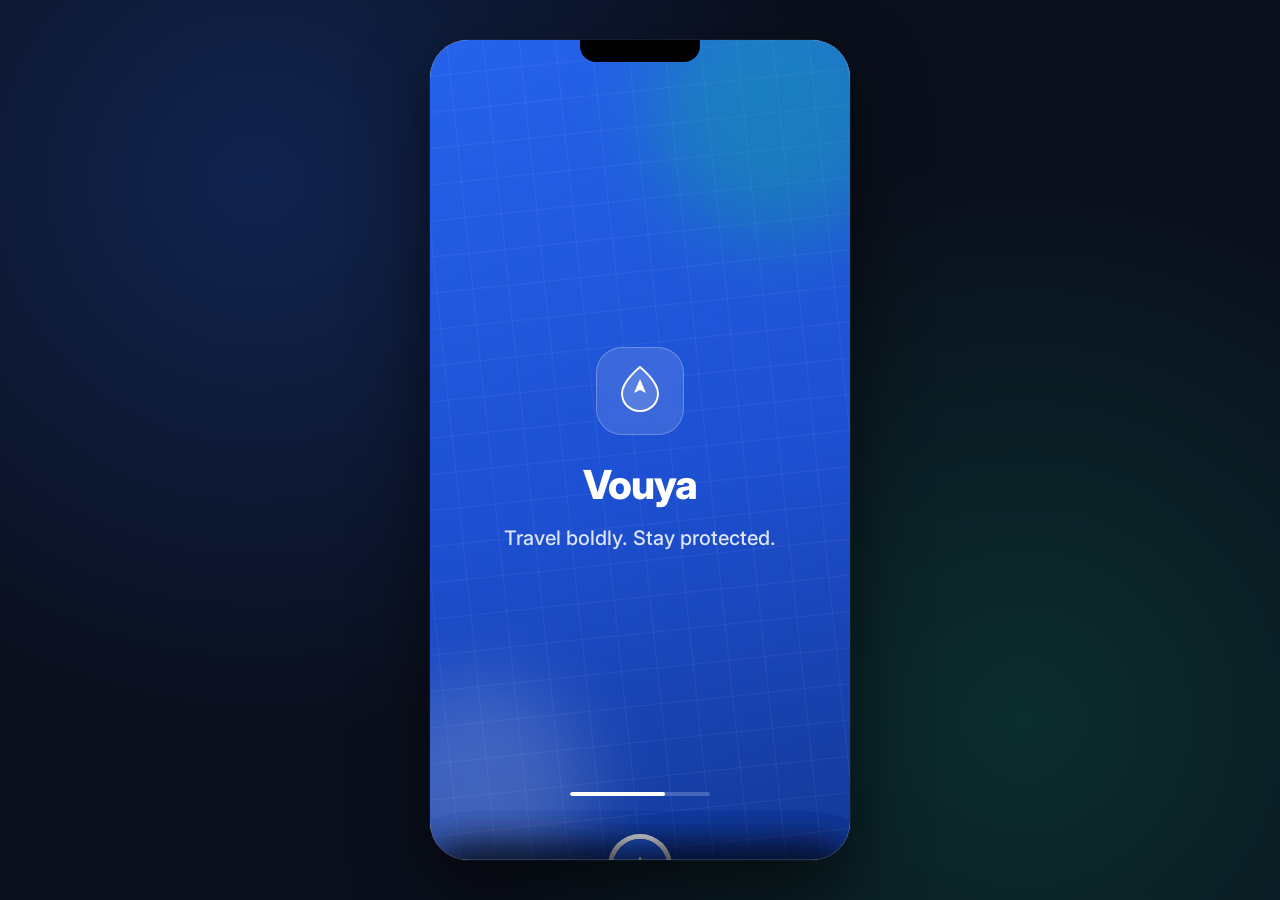
==== commit 307f2593: "Coordinated architecture Commit" ====
--- a/index.html
+++ b/index.html
@@ -12,15 +12,18 @@
 <link rel="stylesheet" href="style.css">
 </head>
 <body>
+
+<!-- App shell: a fixed-aspect phone frame on desktop, full-bleed on mobile -->
 <div id="app-frame" class="app-frame">
   <div id="app" class="app" data-screen="splash">
 
-
+    <!-- ===================== STATUS / NOTCH ===================== -->
     <div class="device-notch" aria-hidden="true"></div>
 
+    <!-- ===================== TOASTS ===================== -->
     <div id="toast-stack" class="toast-stack" aria-live="polite"></div>
 
-
+    <!-- ===================== SCREEN: SPLASH ===================== -->
     <section class="screen screen--splash is-active" data-screen-id="splash">
       <div class="splash__bg">
         <div class="splash__grid"></div>
@@ -43,6 +46,7 @@
       </div>
     </section>
 
+    <!-- ===================== SCREEN: LOGIN ===================== -->
     <section class="screen screen--login" data-screen-id="login">
       <div class="login__hero">
         <div class="login__hero-art" aria-hidden="true">
@@ -120,6 +124,7 @@
       </div>
     </section>
 
+    <!-- ===================== SCREEN: HOME ===================== -->
     <section class="screen screen--home" data-screen-id="home">
       <header class="home__top">
         <div>
@@ -149,7 +154,7 @@
           <svg width="18" height="18" viewBox="0 0 24 24" fill="none"><path d="M9 6l6 6-6 6" stroke="currentColor" stroke-width="2" stroke-linecap="round" stroke-linejoin="round"/></svg>
         </button>
 
-       
+        <!-- Next trip card -->
         <article class="section">
           <div class="section__head">
             <h2 class="section__title">Next trip</h2>
@@ -158,7 +163,7 @@
           <div id="next-trip-slot"><!-- populated by JS: trip-hero or empty state --></div>
         </article>
 
-
+        <!-- Weather + reservations grid -->
         <div class="grid-2">
           <article class="mini-card mini-card--weather">
             <div class="mini-card__row">
@@ -178,7 +183,7 @@
           </article>
         </div>
 
-
+        <!-- Quick actions -->
         <article class="section">
           <div class="section__head">
             <h2 class="section__title">Quick actions</h2>
@@ -203,6 +208,7 @@
           </div>
         </article>
 
+        <!-- Recommended for you -->
         <article class="section">
           <div class="section__head">
             <h2 class="section__title">Curated for you</h2>
@@ -215,6 +221,7 @@
       </div>
     </section>
 
+    <!-- ===================== SCREEN: EXPLORE ===================== -->
     <section class="screen screen--explore" data-screen-id="explore">
       <header class="page-head">
         <h1 class="page-head__title">Explore</h1>
@@ -253,6 +260,7 @@
       </div>
     </section>
 
+    <!-- ===================== SCREEN: EXPLORE DETAIL ===================== -->
     <section class="screen screen--detail" data-screen-id="explore-detail">
       <div class="detail__scroll" data-scroll>
         <div class="detail__hero" id="detail-hero" style="background-image:url('https://images.unsplash.com/photo-1493976040374-85c8e12f0c0e?q=80&w=1200&auto=format&fit=crop')">
@@ -309,6 +317,7 @@
       </div>
     </section>
 
+    <!-- ===================== SCREEN: TRIPS ===================== -->
     <section class="screen screen--trips" data-screen-id="trips">
       <header class="page-head">
         <h1 class="page-head__title">My trips</h1>
@@ -329,6 +338,7 @@
       </div>
     </section>
 
+    <!-- ===================== SCREEN: FEED (community) ===================== -->
     <section class="screen screen--feed" data-screen-id="feed">
       <header class="page-head">
         <h1 class="page-head__title">Community feed</h1>
@@ -348,6 +358,7 @@
       </div>
     </section>
 
+    <!-- ===================== SCREEN: ITINERARY ===================== -->
     <section class="screen screen--itinerary" data-screen-id="itinerary">
       <header class="page-head">
         <button class="icon-btn" data-back aria-label="Go back">
@@ -386,6 +397,7 @@
       </div>
     </section>
 
+    <!-- ===================== SCREEN: SAFETY ===================== -->
     <section class="screen screen--safety" data-screen-id="safety">
       <header class="page-head page-head--safety">
         <h1 class="page-head__title">Safety</h1>
@@ -460,6 +472,7 @@
         <div class="scroll-spacer scroll-spacer--sos"></div>
       </div>
 
+      <!-- SOS dock -->
       <div class="sos-dock">
         <button class="sos-btn" id="sos-btn" aria-label="Hold for emergency SOS">
           <span class="sos-btn__ring"></span>
@@ -473,6 +486,7 @@
       </div>
     </section>
 
+    <!-- ===================== SCREEN: PROFILE ===================== -->
     <section class="screen screen--profile" data-screen-id="profile">
       <header class="page-head">
         <h1 class="page-head__title">Profile</h1>
@@ -557,6 +571,7 @@
       </div>
     </section>
 
+    <!-- ===================== SCREEN: NOTIFICATIONS ===================== -->
     <section class="screen screen--notifications" data-screen-id="notifications">
       <header class="page-head">
         <button class="icon-btn" data-back aria-label="Go back">
@@ -573,6 +588,7 @@
       </div>
     </section>
 
+    <!-- ===================== SCREEN: BOOKING ===================== -->
     <section class="screen screen--booking" data-screen-id="booking">
       <header class="page-head">
         <button class="icon-btn" data-back aria-label="Go back">
@@ -633,6 +649,7 @@
       </div>
     </section>
 
+    <!-- ===================== BOTTOM NAVIGATION ===================== -->
     <nav class="bottom-nav is-hidden" id="bottom-nav">
       <button class="bottom-nav__item is-active" data-nav="home" aria-label="Home">
         <svg width="21" height="21" viewBox="0 0 24 24" fill="none"><path d="M3 11l9-8 9 8" stroke="currentColor" stroke-width="1.8" stroke-linecap="round" stroke-linejoin="round"/><path d="M5 10v10h14V10" stroke="currentColor" stroke-width="1.8" stroke-linecap="round" stroke-linejoin="round"/></svg>
@@ -665,6 +682,7 @@
       </button>
     </nav>
 
+    <!-- ===================== SOS CONFIRMATION BOTTOM SHEET ===================== -->
     <div class="sheet-backdrop" id="sos-backdrop"></div>
     <div class="bottom-sheet bottom-sheet--sos" id="sos-sheet" role="dialog" aria-modal="true" aria-labelledby="sos-sheet-title">
       <div class="bottom-sheet__handle"></div>
@@ -689,6 +707,7 @@
       </div>
     </div>
 
+    <!-- ===================== GENERIC MODAL (reset demo data confirm) ===================== -->
     <div class="modal" id="reset-modal" role="dialog" aria-modal="true" aria-labelledby="reset-modal-title">
       <div class="modal__icon">🔄</div>
       <h3 id="reset-modal-title">Reset all demo data?</h3>
@@ -821,6 +840,7 @@
       <button type="button" class="btn btn--ghost btn--block" data-close-sheet="composer">Cancel</button>
     </div>
 
+    <!-- ===================== BOTTOM SHEET: WRITE A REVIEW ===================== -->
     <div class="sheet-backdrop" id="review-backdrop"></div>
     <div class="bottom-sheet bottom-sheet--form" id="review-sheet" role="dialog" aria-modal="true" aria-labelledby="review-sheet-title">
       <div class="bottom-sheet__handle"></div>
@@ -861,6 +881,7 @@
       </form>
     </div>
 
+    <!-- ===================== BOTTOM SHEET: SHARE A MOMENT ===================== -->
     <div class="sheet-backdrop" id="moment-backdrop"></div>
     <div class="bottom-sheet bottom-sheet--form" id="moment-sheet" role="dialog" aria-modal="true" aria-labelledby="moment-sheet-title">
       <div class="bottom-sheet__handle"></div>
@@ -904,6 +925,6 @@
   </div>
 </div>
 
-<script src="app.js"></script>
+<script type="module" src="js/main.js"></script>
 </body>
 </html>
--- a/style.css
+++ b/style.css
@@ -1,4 +1,11 @@
-
+/* ==========================================================================
+   VOUYA — SAFE TRAVEL
+   Frontend-only mobile app experience.
+   Author note: organized top-down — tokens, reset, shell, components,
+   screens, animations, responsive. Search for "== SECTION ==" headers.
+   ========================================================================== */
+
+/* ============================== TOKENS ================================= */
 :root {
   /* Brand palette (spec-locked) */
   --color-primary: #2563EB;
@@ -49,6 +56,7 @@
   --max-app-w: 430px;
 }
 
+/* Dark mode overrides — toggled via [data-theme="dark"] on #app */
 [data-theme="dark"] {
   --color-bg: #0B1220;
   --color-surface: #131B2C;
@@ -147,6 +155,7 @@
   pointer-events: none;
 }
 
+/* ============================== SCREENS ================================== */
 .screen {
   position: absolute;
   inset: 0;
@@ -181,6 +190,7 @@
 .scroll-spacer { height: calc(var(--nav-h) + 24px); flex-shrink: 0; }
 .scroll-spacer--sos { height: 180px; }
 
+/* ============================== SPLASH ==================================== */
 .screen--splash {
   background: linear-gradient(165deg, #2563EB 0%, #1d4fd1 55%, #133896 100%);
   align-items: center;
@@ -247,6 +257,7 @@
   transition: width 120ms linear;
 }
 
+/* ============================== LOGIN ===================================== */
 .screen--login { background: var(--color-surface); }
 .login__hero {
   position: relative;
@@ -337,6 +348,7 @@
 .login__terms { font-size: 12px; color: var(--color-gray); text-align: center; line-height: 1.6; margin-top: 4px; }
 .login__terms .link-btn { font-size: 12px; }
 
+/* ============================== FORM ELEMENTS ============================ */
 .field { display: flex; flex-direction: column; gap: 6px; }
 .field__label { font-size: var(--fs-caption); font-weight: 600; color: var(--color-gray); }
 .field__control {
@@ -380,6 +392,7 @@
   padding: 13px 0; font-size: 15px; color: var(--color-text);
 }
 
+/* ============================== BUTTONS =================================== */
 .btn {
   position: relative;
   border: none;
@@ -467,6 +480,7 @@
 }
 .status-pill--ok { background: var(--color-secondary-light); color: #067a56; }
 
+/* ============================== HOME ====================================== */
 .screen--home { padding-top: 4px; }
 .home__top {
   display: flex; align-items: flex-start; justify-content: space-between;
@@ -820,6 +834,7 @@
 .trip-card--past .trip-card__body { display: flex; flex-direction: column; gap: 4px; }
 .trip-card--past .trip-card__body .link-btn { margin-top: 6px; align-self: flex-start; }
 
+/* ============================== BOTTOM NAV ================================ */
 .bottom-nav {
   position: absolute; left: 0; right: 0; bottom: 0;
   height: var(--nav-h);
@@ -858,6 +873,7 @@
 }
 .bottom-nav__item--safety.is-active .bottom-nav__safety-glow { opacity: 1; }
 
+/* ============================== ITINERARY ================================= */
 .map-preview {
   position: relative;
   height: 130px;
@@ -1078,6 +1094,7 @@
 .sos-btn:active { transform: scale(0.96); }
 .sos-dock__hint { font-size: 12px; color: var(--color-gray); font-weight: 500; background: var(--color-bg); padding: 0 4px; }
 
+/* ============================== PROFILE ==================================== */
 .profile__scroll { flex: 1; overflow-y: auto; padding: 0 var(--page-pad); display: flex; flex-direction: column; gap: 22px; }
 .profile__head { display: flex; flex-direction: column; align-items: center; text-align: center; gap: 4px; padding-top: 6px; }
 .avatar-wrap { position: relative; margin-bottom: 10px; }
@@ -1148,6 +1165,7 @@
 
 .profile__version { text-align: center; font-size: 12px; color: var(--color-gray); padding: 4px 0 8px; }
 
+/* ============================== TOASTS ===================================== */
 .toast-stack {
   position: absolute;
   top: 30px; left: 0; right: 0;
@@ -1179,6 +1197,7 @@
   to { opacity: 0; transform: translateY(-10px) scale(0.92); }
 }
 
+/* ============================== MODAL ====================================== */
 .modal-backdrop, .sheet-backdrop {
   position: absolute; inset: 0;
   background: rgba(15,23,42,0.5);
@@ -1209,6 +1228,7 @@
 .modal p { font-size: 13px; color: var(--color-gray); line-height: 1.5; margin-bottom: 20px; }
 .modal__actions { display: flex; flex-direction: column; gap: 10px; }
 
+/* ============================== BOTTOM SHEET (SOS) ========================= */
 .bottom-sheet {
   position: absolute;
   left: 0; right: 0; bottom: 0;
@@ -1245,6 +1265,7 @@
   margin-bottom: 22px; font-variant-numeric: tabular-nums;
 }
 
+/* ============================== LOADING OVERLAY ============================ */
 .loading-overlay {
   position: absolute; inset: 0;
   background: rgba(248,250,252,0.85);
@@ -1263,12 +1284,15 @@
   animation: spin 700ms linear infinite;
 }
 
+/* ============================== RESPONSIVE ================================= */
+/* On real phone widths the device frame becomes the viewport itself. */
 @media (max-width: 480px) {
   .app-frame { padding: 0; }
   .app { max-width: 100%; height: 100%; max-height: none; border-radius: 0; box-shadow: none; }
   .device-notch { display: none; }
 }
 
+/* small phones — tighten spacing slightly */
 @media (max-width: 360px) {
   :root { --page-pad: 16px; }
   .fs-heading, .page-head__title { font-size: 28px; }
@@ -1276,15 +1300,22 @@
   .dest-card { width: 150px; }
 }
 
+/* tablets / small desktop preview — keep the phone frame centered, give it room */
 @media (min-width: 769px) {
   .app-frame { padding: 40px; }
 }
 
+/* large desktop — slightly bigger frame for presentation */
 @media (min-width: 1024px) {
   .app { max-width: 420px; }
 }
 
-
+/* ==========================================================================
+   IMPROVEMENT PASS — new components for notifications, booking, forms,
+   contact/stop CRUD, empty states, and richer Home/Profile dynamism.
+   ========================================================================== */
+
+/* ============================== HOME HEADER ACTIONS ======================== */
 .home__top-actions { display: flex; align-items: center; gap: 6px; }
 .notif-dot {
   position: absolute; top: 8px; right: 8px;
@@ -1295,6 +1326,7 @@
 }
 .icon-btn--ghost { position: relative; }
 
+/* ============================== FIELD ERRORS / SELECT ===================== */
 .field-error {
   font-size: 12px;
   color: var(--color-danger);
@@ -1318,6 +1350,7 @@
 
 .field-row-2 { display: grid; grid-template-columns: 1fr 1fr; gap: 12px; }
 
+/* ============================== EMPTY STATES =============================== */
 .empty-state {
   display: flex; flex-direction: column; align-items: center; text-align: center;
   padding: 40px 20px;
@@ -1327,6 +1360,7 @@
 .empty-state__title { font-size: 15px; font-weight: 700; color: var(--color-text); margin-bottom: 4px; }
 .empty-state__sub { font-size: 13px; margin-bottom: 18px; max-width: 240px; }
 
+/* ============================== TOAST WITH ACTION =========================== */
 .toast { position: relative; }
 .toast__action {
   border: none; background: rgba(255,255,255,0.15); color: #fff;
@@ -1335,6 +1369,7 @@
 }
 .toast__action:active { background: rgba(255,255,255,0.3); }
 
+/* ============================== NOTIFICATIONS SCREEN ========================= */
 .notifications__scroll { flex: 1; overflow-y: auto; padding: 4px var(--page-pad) 0; }
 .notif-group-label {
   font-size: 12px; font-weight: 700; color: var(--color-gray);
@@ -1366,6 +1401,7 @@
   width: 6px; height: 6px; border-radius: 50%; background: var(--color-primary);
 }
 
+/* ============================== BOOKING SCREEN ============================== */
 .booking__scroll { flex: 1; overflow-y: auto; padding: 0 var(--page-pad) 110px; display: flex; flex-direction: column; gap: 20px; }
 .booking-summary {
   display: flex; gap: 14px;
@@ -1437,6 +1473,7 @@
 .booking-total__row { display: flex; justify-content: space-between; font-size: 13px; color: var(--color-gray); padding: 5px 0; }
 .booking-total__row.is-total { font-size: 16px; font-weight: 800; color: var(--color-text); border-top: 1px solid var(--color-border); margin-top: 6px; padding-top: 10px; }
 
+/* ============================== FORM BOTTOM SHEETS =========================== */
 .bottom-sheet--form { max-height: 88%; overflow-y: auto; padding-bottom: 28px; text-align: left; }
 .form-sheet__title { font-size: 19px; font-weight: 800; margin-bottom: 18px; text-align: center; }
 #contact-form, #stop-form, #profile-form { display: flex; flex-direction: column; gap: 14px; }
@@ -1452,6 +1489,7 @@
 }
 .contact-row__delete:active { background: var(--color-danger-light); color: var(--color-danger); }
 
+/* ============================== ACTIVITY LIST (safety screen) =============== */
 .activity-list { display: flex; flex-direction: column; gap: 10px; }
 .activity-row {
   display: flex; gap: 10px; align-items: flex-start;
@@ -1465,6 +1503,7 @@
 .activity-row__body strong { font-size: 13px; display: block; }
 .activity-row__body span { font-size: 11.5px; color: var(--color-gray); }
 
+/* ============================== SELECT ARROW (custom, theme-aware) ========== */
 .field__control:has(select) { position: relative; }
 .field__control:has(select)::after {
   content: '';
@@ -1476,11 +1515,22 @@
   pointer-events: none;
 }
 
+/* ============================== MISC RESPONSIVE TOUCH-UPS ==================== */
 @media (max-width: 360px) {
   .field-row-2 { gap: 8px; }
   .booking-summary__img { width: 70px; height: 70px; }
 }
 
+/* ==========================================================================
+   FEED / COMPOSER FEATURE — center FAB, choice sheet, review & moment
+   composers, community feed, Trips/Feed top-level toggle.
+   ========================================================================== */
+
+/* ============================== BOTTOM NAV: FAB ============================ */
+/* The bottom nav has 6 evenly-spaced icons (space-around); the FAB is a
+   sibling positioned absolutely at left: 50% of that same bar, so it sits
+   mathematically centered over the bar regardless of icon count, raised
+   above it rather than competing for one of the 6 flex slots. */
 .bottom-nav__fab {
   position: absolute;
   left: 50%; top: -22px;
@@ -1499,6 +1549,7 @@
 .bottom-nav__fab svg { transition: transform var(--dur-base) var(--ease-spring); }
 .bottom-nav__fab.is-open svg { transform: rotate(45deg); }
 
+/* ============================== COMPOSER CHOICE SHEET ======================= */
 .bottom-sheet--composer-choice { padding-bottom: 28px; }
 .composer-choice-list { display: flex; flex-direction: column; gap: 10px; margin-bottom: 16px; }
 .composer-choice {
@@ -1524,6 +1575,7 @@
 .composer-choice__body span { font-size: 12.5px; color: var(--color-gray); }
 .composer-choice svg { color: var(--color-gray); flex-shrink: 0; }
 
+/* ============================== STAR PICKER (review composer) =============== */
 .star-picker { display: flex; gap: 6px; justify-content: center; padding: 8px 0; }
 .star-picker__star {
   font-size: 32px;
@@ -1535,6 +1587,7 @@
 .star-picker__star.is-filled { color: var(--color-amber); }
 .star-picker__star:active { transform: scale(0.85); }
 
+/* ============================== TEXTAREA FIELD =============================== */
 .field__control--textarea { align-items: flex-start; padding: 12px 14px; }
 .field__control--textarea textarea {
   flex: 1; border: none; background: transparent; outline: none; resize: none;
@@ -1543,6 +1596,7 @@
 }
 .field__control--textarea textarea::placeholder { color: #94A3B8; }
 
+/* ============================== MOMENT PHOTO PICKER =========================== */
 .moment-photo-picker { display: flex; gap: 10px; }
 .moment-photo-picker__option {
   flex: 1;
@@ -1555,9 +1609,10 @@
 }
 .moment-photo-picker__option.is-active { border-color: var(--color-primary); color: var(--color-primary); background: var(--color-primary-light); }
 
+/* ============================== FEED FILTER ROW ================================ */
 .feed-filter-row { display: flex; gap: 8px; padding: 0 var(--page-pad) 14px; flex-shrink: 0; }
 
-
+/* ============================== FEED / POST CARDS ============================== */
 .post-card {
   background: var(--color-surface);
   border: 1px solid var(--color-border);
@@ -1594,6 +1649,7 @@
 .post-card__action.is-liked { color: var(--color-danger); }
 .post-card__action svg { flex-shrink: 0; }
 
+/* ============================== RESPONSIVE: FAB + 6-icon nav on small screens === */
 @media (max-width: 360px) {
   .bottom-nav__fab { width: 48px; height: 48px; top: -18px; }
   .bottom-nav__item { font-size: 9.5px; padding: 6px 2px; }
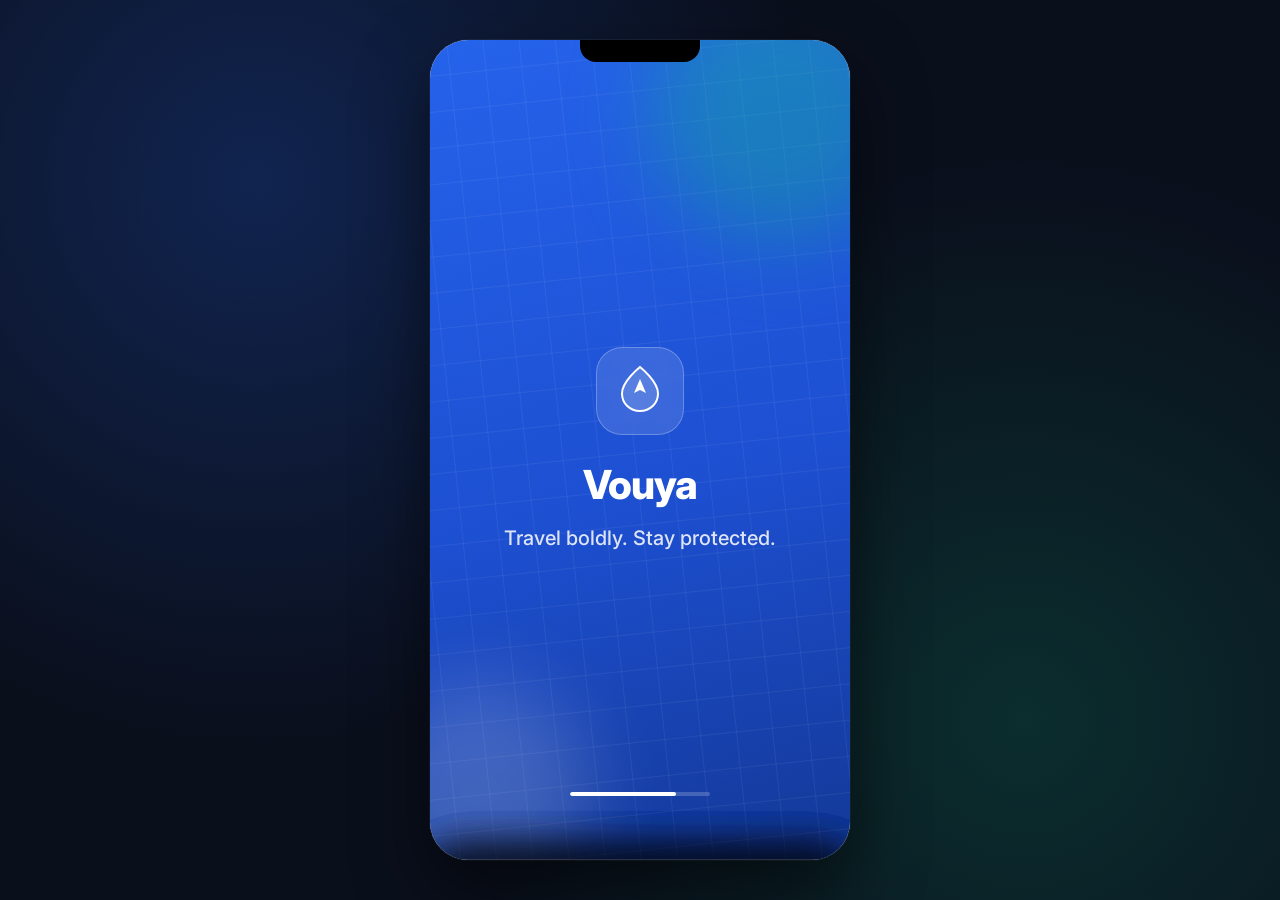
==== commit ae963640: "Minhas alterações: Botão da tela inicial que estava aparecendo na tela de login e cadastro, Link par" ====
--- a/index.html
+++ b/index.html
@@ -371,16 +371,14 @@
       </header>
 
       <div class="map-preview">
-        <svg class="map-preview__svg" viewBox="0 0 400 160" width="100%" height="100%" preserveAspectRatio="xMidYMid slice">
-          <rect class="map-preview__land" width="400" height="160"/>
-          <path class="map-preview__road map-preview__road--major" d="M0 60 C 60 40, 110 80, 170 55 S 280 30, 400 70" fill="none"/>
-          <path class="map-preview__road" d="M0 110 C 80 90, 140 130, 220 100 S 340 70, 400 120" fill="none"/>
-          <circle cx="60" cy="70" r="5" fill="#2563EB"/>
-          <circle cx="160" cy="50" r="5" fill="#2563EB"/>
-          <circle cx="250" cy="90" r="5" fill="#2563EB"/>
-          <circle cx="330" cy="55" r="5" fill="#2563EB"/>
-          <path d="M60 70 L160 50 L250 90 L330 55" stroke="#2563EB" stroke-width="2" stroke-dasharray="5 5" fill="none"/>
-        </svg>
+        <iframe
+           id="itinerary-map-iframe"
+            style="width:100%;height:100%;border:none;display:block;"
+            loading="lazy"
+            allowfullscreen
+            referrerpolicy="no-referrer-when-downgrade"
+            src="">
+        </iframe>
         <button class="map-preview__expand" data-toast="Opening full map">Open full map ↗</button>
       </div>
 
@@ -469,6 +467,49 @@
           <div class="activity-list" id="safety-activity-list"><!-- JS --></div>
         </article>
 
+        <!-- COMPARTILHAR LOCALIZAÇÃO -->
+        <article class="section">
+          <div class="section__head">
+            <h2 class="section__title">Compartilhar localização</h2>
+          </div>
+          <div class="share-location-card">
+            <div class="share-location-card__info">
+              <span class="share-location-card__icon">🔗</span>
+              <div>
+                <strong>Link para familiares</strong>
+                <p>Envie um link para que seus contatos acompanhem sua viagem sem precisar baixar o app.</p>
+              </div>
+            </div>
+            <button class="btn btn--primary btn--block" id="share-location-btn">
+              Gerar link de acompanhamento
+            </button>
+          </div>
+        </article>
+
+        <!-- BOTTOM SHEET: LINK GERADO -->
+        <div class="sheet-backdrop" id="sharelink-backdrop"></div>
+        <div class="bottom-sheet bottom-sheet--form" id="sharelink-sheet" role="dialog" aria-modal="true">
+          <div class="bottom-sheet__handle"></div>
+          <h2 class="form-sheet__title">Link gerado</h2>
+          <p style="font-size:13px;color:var(--color-gray);text-align:center;margin-bottom:16px;">
+            Copie e envie para seus contatos de confiança. Eles poderão ver sua viagem sem baixar nenhum app.
+          </p>
+          <div class="sharelink-box">
+            <span id="sharelink-url" style="font-size:12px;word-break:break-all;color:var(--color-text);flex:1;"></span>
+            <button class="icon-btn icon-btn--soft" id="sharelink-copy-btn" aria-label="Copiar link">
+              <svg width="16" height="16" viewBox="0 0 24 24" fill="none"><rect x="9" y="9" width="13" height="13" rx="2" stroke="currentColor" stroke-width="1.7"/><path d="M5 15H4a2 2 0 01-2-2V4a2 2 0 012-2h9a2 2 0 012 2v1" stroke="currentColor" stroke-width="1.7"/></svg>
+            </button>
+          </div>
+          <div class="sharelink-actions">
+            <button class="btn btn--ghost btn--block" id="sharelink-whatsapp-btn">
+              Enviar pelo WhatsApp
+            </button>
+            <button class="btn btn--ghost btn--block" data-close-sheet="sharelink">
+              Fechar
+            </button>
+          </div>
+        </div>
+
         <div class="scroll-spacer scroll-spacer--sos"></div>
       </div>
 
@@ -589,6 +630,7 @@
     </section>
 
     <!-- ===================== SCREEN: BOOKING ===================== -->
+
     <section class="screen screen--booking" data-screen-id="booking">
       <header class="page-head">
         <button class="icon-btn" data-back aria-label="Go back">
@@ -641,6 +683,11 @@
           </label>
         </article>
 
+        <article class="section">
+          <div class="section__head"><h2 class="section__title">Pagamento</h2></div>
+          <div id="booking-payment-slot"></div>
+        </article>
+
         <div class="booking-total" id="booking-total"><!-- JS --></div>
         <div class="scroll-spacer"></div>
       </div>
@@ -648,6 +695,95 @@
         <button class="btn btn--primary btn--block btn--lg" id="confirm-booking-btn">Confirm & add to trips</button>
       </div>
     </section>
+    <!-- ===================== SCREEN: PAYMENT METHODS ===================== -->
+<section class="screen screen--payment" data-screen-id="payment">
+  <header class="page-head">
+    <button class="icon-btn" data-back aria-label="Voltar">
+      <svg width="20" height="20" viewBox="0 0 24 24" fill="none"><path d="M15 6l-6 6 6 6" stroke="currentColor" stroke-width="2" stroke-linecap="round" stroke-linejoin="round"/></svg>
+    </button>
+    <h1 class="page-head__title">Pagamento</h1>
+    <button class="icon-btn" id="add-card-btn" aria-label="Adicionar cartão">
+      <svg width="20" height="20" viewBox="0 0 24 24" fill="none"><path d="M12 5v14M5 12h14" stroke="currentColor" stroke-width="2" stroke-linecap="round"/></svg>
+    </button>
+  </header>
+
+  <div class="payment__scroll" data-scroll>
+
+    <div class="payment__section-label">Seus cartões</div>
+    <div id="cards-list"></div>
+
+    <div class="payment__section-label" style="margin-top:24px">Métodos aceitos</div>
+    <div class="payment__accepted">
+      <div class="payment__accepted-item">
+        <span class="payment__brand payment__brand--visa">VISA</span>
+        <span>Visa</span>
+      </div>
+      <div class="payment__accepted-item">
+        <span class="payment__brand payment__brand--master">MC</span>
+        <span>Mastercard</span>
+      </div>
+      <div class="payment__accepted-item">
+        <span class="payment__brand payment__brand--pix">PIX</span>
+        <span>Pix</span>
+      </div>
+      <div class="payment__accepted-item">
+        <span class="payment__brand payment__brand--elo">ELO</span>
+        <span>Elo</span>
+      </div>
+    </div>
+
+    <div class="payment__info-box">
+      <svg width="16" height="16" viewBox="0 0 24 24" fill="none"><circle cx="12" cy="12" r="9" stroke="currentColor" stroke-width="1.6"/><path d="M12 8v4M12 16h.01" stroke="currentColor" stroke-width="1.6" stroke-linecap="round"/></svg>
+      <p>Seus dados de pagamento são criptografados e protegidos. O Vouya nunca armazena o número completo do seu cartão.</p>
+    </div>
+
+    <div class="scroll-spacer"></div>
+  </div>
+</section>
+
+<!-- BOTTOM SHEET: ADICIONAR CARTÃO -->
+<div class="sheet-backdrop" id="card-backdrop"></div>
+<div class="bottom-sheet bottom-sheet--form" id="card-sheet" role="dialog" aria-modal="true">
+  <div class="bottom-sheet__handle"></div>
+  <h2 class="form-sheet__title">Adicionar cartão</h2>
+  <form id="card-form" novalidate>
+    <div class="field">
+      <label class="field__label" for="card-number">Número do cartão</label>
+      <div class="field__control">
+        <svg class="field__icon" width="18" height="18" viewBox="0 0 24 24" fill="none"><rect x="2" y="5" width="20" height="14" rx="2" stroke="currentColor" stroke-width="1.7"/><path d="M2 10h20" stroke="currentColor" stroke-width="1.7"/></svg>
+        <input id="card-number" type="text" inputmode="numeric" placeholder="0000 0000 0000 0000" maxlength="19" required>
+      </div>
+      <p class="field-error" data-error-for="card-number" hidden>Número inválido.</p>
+    </div>
+    <div class="field-row-2">
+      <div class="field">
+        <label class="field__label" for="card-expiry">Validade</label>
+        <div class="field__control">
+          <input id="card-expiry" type="text" inputmode="numeric" placeholder="MM/AA" maxlength="5" required>
+        </div>
+        <p class="field-error" data-error-for="card-expiry" hidden>Validade inválida.</p>
+      </div>
+      <div class="field">
+        <label class="field__label" for="card-cvv">CVV</label>
+        <div class="field__control">
+          <input id="card-cvv" type="text" inputmode="numeric" placeholder="123" maxlength="3" required>
+        </div>
+        <p class="field-error" data-error-for="card-cvv" hidden>CVV inválido.</p>
+      </div>
+    </div>
+    <div class="field">
+      <label class="field__label" for="card-name">Nome no cartão</label>
+      <div class="field__control">
+        <input id="card-name" type="text" placeholder="Como aparece no cartão" required>
+      </div>
+      <p class="field-error" data-error-for="card-name" hidden>Informe o nome.</p>
+    </div>
+    <div class="form-sheet__actions">
+      <button type="button" class="btn btn--ghost btn--block" data-close-sheet="card">Cancelar</button>
+      <button type="submit" class="btn btn--primary btn--block">Adicionar</button>
+    </div>
+  </form>
+</div>
 
     <!-- ===================== BOTTOM NAVIGATION ===================== -->
     <nav class="bottom-nav is-hidden" id="bottom-nav">
--- a/style.css
+++ b/style.css
@@ -846,7 +846,11 @@
   transform: translateY(0);
   transition: transform var(--dur-base) var(--ease-out), background var(--dur-base);
 }
-.bottom-nav.is-hidden { transform: translateY(100%); }
+.bottom-nav.is-hidden { 
+  transform: translateY(100%);
+  visibility: hidden; 
+  pointer-events: none;
+}
 .bottom-nav__item {
   position: relative;
   display: flex; flex-direction: column; align-items: center; gap: 3px;
@@ -1474,7 +1478,13 @@
 .booking-total__row.is-total { font-size: 16px; font-weight: 800; color: var(--color-text); border-top: 1px solid var(--color-border); margin-top: 6px; padding-top: 10px; }
 
 /* ============================== FORM BOTTOM SHEETS =========================== */
-.bottom-sheet--form { max-height: 88%; overflow-y: auto; padding-bottom: 28px; text-align: left; }
+.bottom-sheet--form { 
+  max-height: 88%;
+  overflow-y: auto;
+  overflow-x: hidden;
+  padding-bottom: 28px;
+  text-align: left;
+}
 .form-sheet__title { font-size: 19px; font-weight: 800; margin-bottom: 18px; text-align: center; }
 #contact-form, #stop-form, #profile-form { display: flex; flex-direction: column; gap: 14px; }
 .form-sheet__actions { display: grid; grid-template-columns: 1fr 1fr; gap: 10px; margin-top: 6px; }
@@ -1654,4 +1664,83 @@
   .bottom-nav__fab { width: 48px; height: 48px; top: -18px; }
   .bottom-nav__item { font-size: 9.5px; padding: 6px 2px; }
   .bottom-nav__item svg { width: 19px; height: 19px; }
-}+}
+
+.map-preview__iframe { display: block; }
+
+/* ============================== COMPARTILHAR LOCALIZAÇÃO ================= */
+.share-location-card {
+  background: var(--color-surface);
+  border: 1px solid var(--color-border);
+  border-radius: var(--r-md);
+  padding: 14px;
+  display: flex; flex-direction: column; gap: 14px;
+  box-shadow: var(--shadow-sm);
+}
+.share-location-card__info {
+  display: flex; align-items: flex-start; gap: 12px;
+}
+.share-location-card__icon { font-size: 22px; flex-shrink: 0; margin-top: 2px; }
+.share-location-card__info strong { font-size: 14px; font-weight: 600; display: block; margin-bottom: 3px; }
+.share-location-card__info p { font-size: 12px; color: var(--color-gray); line-height: 1.5; }
+
+.sharelink-box {
+  display: flex; align-items: center; gap: 10px;
+  background: var(--color-bg);
+  border: 1.5px solid var(--color-primary);
+  border-radius: var(--r-md);
+  padding: 10px 14px;
+  margin-bottom: 12px;
+}
+.sharelink-actions { display: flex; flex-direction: column; gap: 10px; }
+
+/* ============================== PAYMENT METHODS ========================= */
+.payment__scroll { flex: 1; overflow-y: auto; padding: 0 var(--page-pad); display: flex; flex-direction: column; gap: 14px; padding-top: 8px; }
+.payment__section-label { font-size: 11px; font-weight: 600; text-transform: uppercase; letter-spacing: 0.08em; color: var(--color-gray); margin-bottom: -4px; }
+
+.card-row {
+  display: flex; align-items: center; gap: 12px;
+  background: var(--color-surface);
+  border: 1px solid var(--color-border);
+  border-radius: var(--r-md);
+  padding: 14px;
+  box-shadow: var(--shadow-sm);
+}
+.card-row__body { flex: 1; display: flex; flex-direction: column; gap: 3px; min-width: 0; }
+.card-row__body strong { font-size: 14px; font-weight: 600; }
+.card-row__body span { font-size: 12px; color: var(--color-gray); }
+.card-row__actions { display: flex; align-items: center; gap: 8px; flex-shrink: 0; }
+
+.payment__brand {
+  display: inline-flex; align-items: center; justify-content: center;
+  width: 48px; height: 32px; border-radius: 6px;
+  font-size: 10px; font-weight: 800; letter-spacing: 0.04em;
+  flex-shrink: 0;
+}
+.payment__brand--visa    { background: #1A1F71; color: #fff; }
+.payment__brand--master  { background: #EB001B; color: #fff; }
+.payment__brand--pix     { background: #32BCAD; color: #fff; }
+.payment__brand--elo     { background: #FFD700; color: #333; }
+.payment__brand--generic { background: var(--color-gray-light); color: var(--color-gray); }
+
+.card-badge {
+  font-size: 11px; font-weight: 600;
+  padding: 4px 10px; border-radius: var(--r-pill);
+  white-space: nowrap;
+}
+.card-badge--default { background: var(--color-secondary-light); color: #067a56; border: none; }
+.card-badge--set { background: var(--color-bg); color: var(--color-primary); border: 1px solid var(--color-primary); cursor: pointer; transition: background var(--dur-fast); }
+.card-badge--set:active { background: var(--color-primary-light); }
+
+.payment__accepted { display: grid; grid-template-columns: repeat(4, 1fr); gap: 10px; }
+.payment__accepted-item { display: flex; flex-direction: column; align-items: center; gap: 6px; font-size: 11px; color: var(--color-gray); font-weight: 500; }
+
+.payment__info-box {
+  display: flex; align-items: flex-start; gap: 10px;
+  background: var(--color-primary-light);
+  border-radius: var(--r-md);
+  padding: 12px 14px;
+  color: var(--color-primary);
+}
+.payment__info-box svg { flex-shrink: 0; margin-top: 2px; }
+.payment__info-box p { font-size: 12px; line-height: 1.6; }
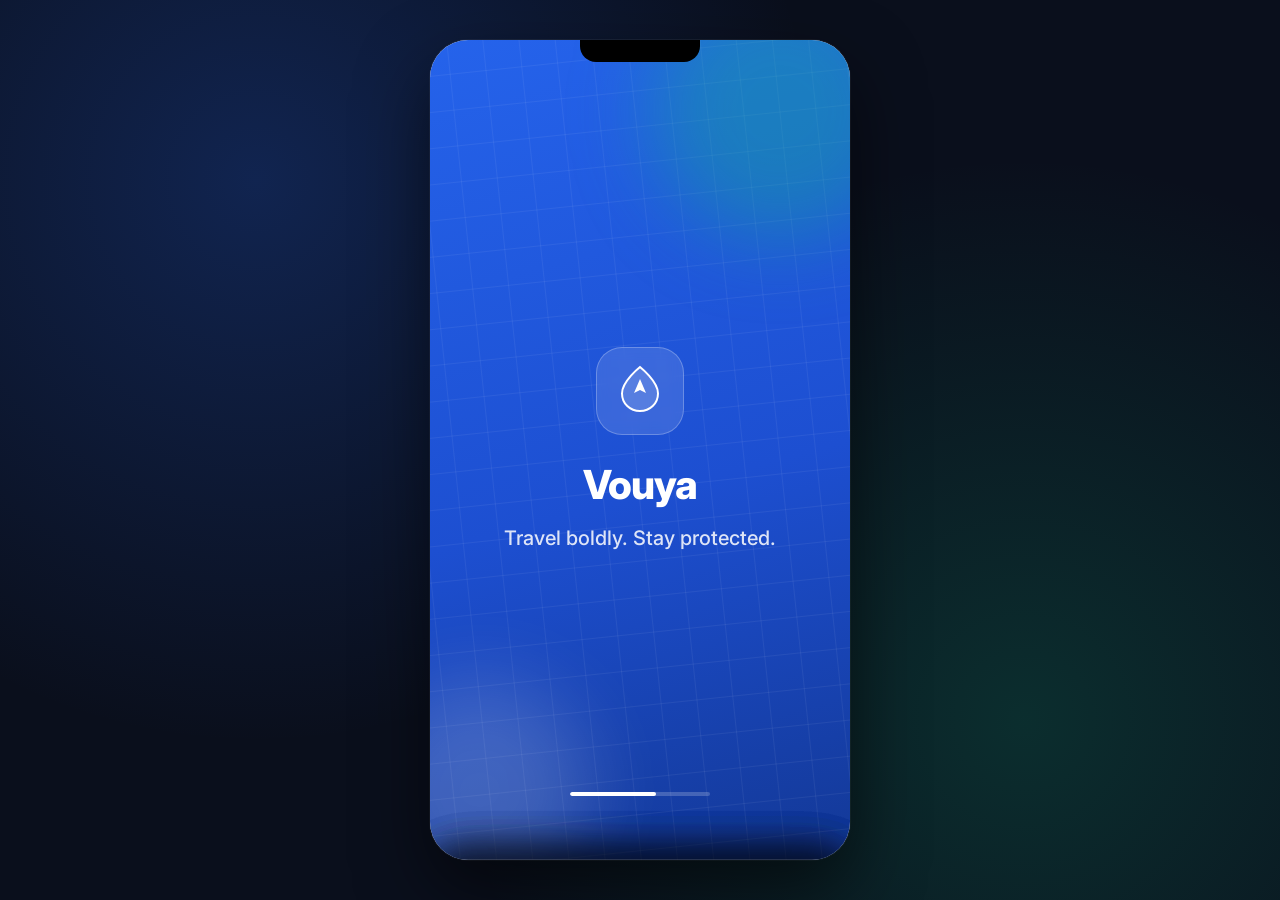
==== commit 0ce36fca: "Minhas modificações: Tela Currency - Escolha da moeda" ====
--- a/index.html
+++ b/index.html
@@ -201,7 +201,7 @@
               <span class="quick-action__icon quick-action__icon--red"><svg width="20" height="20" viewBox="0 0 24 24" fill="none"><path d="M12 3l7 3v5c0 5-3.2 8-7 10-3.8-2-7-5-7-10V6l7-3z" stroke="currentColor" stroke-width="1.8" stroke-linejoin="round"/></svg></span>
               <span>Safety</span>
             </button>
-            <button class="quick-action" data-toast="Currency converter coming soon">
+            <button class="quick-action" data-nav="currency">
               <span class="quick-action__icon quick-action__icon--amber"><svg width="20" height="20" viewBox="0 0 24 24" fill="none"><circle cx="12" cy="12" r="9" stroke="currentColor" stroke-width="1.8"/><path d="M9 9.5c0-1 1-1.8 2.5-1.8s2.7.8 2.7 2-1.2 1.7-2.7 2-2.5 1-2.5 2 1.2 1.8 2.7 1.8 2.5-.8 2.5-1.8" stroke="currentColor" stroke-width="1.5" stroke-linecap="round"/></svg></span>
               <span>Currency</span>
             </button>
@@ -371,14 +371,16 @@
       </header>
 
       <div class="map-preview">
-        <iframe
-           id="itinerary-map-iframe"
-            style="width:100%;height:100%;border:none;display:block;"
-            loading="lazy"
-            allowfullscreen
-            referrerpolicy="no-referrer-when-downgrade"
-            src="">
-        </iframe>
+        <svg class="map-preview__svg" viewBox="0 0 400 160" width="100%" height="100%" preserveAspectRatio="xMidYMid slice">
+          <rect class="map-preview__land" width="400" height="160"/>
+          <path class="map-preview__road map-preview__road--major" d="M0 60 C 60 40, 110 80, 170 55 S 280 30, 400 70" fill="none"/>
+          <path class="map-preview__road" d="M0 110 C 80 90, 140 130, 220 100 S 340 70, 400 120" fill="none"/>
+          <circle cx="60" cy="70" r="5" fill="#2563EB"/>
+          <circle cx="160" cy="50" r="5" fill="#2563EB"/>
+          <circle cx="250" cy="90" r="5" fill="#2563EB"/>
+          <circle cx="330" cy="55" r="5" fill="#2563EB"/>
+          <path d="M60 70 L160 50 L250 90 L330 55" stroke="#2563EB" stroke-width="2" stroke-dasharray="5 5" fill="none"/>
+        </svg>
         <button class="map-preview__expand" data-toast="Opening full map">Open full map ↗</button>
       </div>
 
@@ -467,49 +469,6 @@
           <div class="activity-list" id="safety-activity-list"><!-- JS --></div>
         </article>
 
-        <!-- COMPARTILHAR LOCALIZAÇÃO -->
-        <article class="section">
-          <div class="section__head">
-            <h2 class="section__title">Compartilhar localização</h2>
-          </div>
-          <div class="share-location-card">
-            <div class="share-location-card__info">
-              <span class="share-location-card__icon">🔗</span>
-              <div>
-                <strong>Link para familiares</strong>
-                <p>Envie um link para que seus contatos acompanhem sua viagem sem precisar baixar o app.</p>
-              </div>
-            </div>
-            <button class="btn btn--primary btn--block" id="share-location-btn">
-              Gerar link de acompanhamento
-            </button>
-          </div>
-        </article>
-
-        <!-- BOTTOM SHEET: LINK GERADO -->
-        <div class="sheet-backdrop" id="sharelink-backdrop"></div>
-        <div class="bottom-sheet bottom-sheet--form" id="sharelink-sheet" role="dialog" aria-modal="true">
-          <div class="bottom-sheet__handle"></div>
-          <h2 class="form-sheet__title">Link gerado</h2>
-          <p style="font-size:13px;color:var(--color-gray);text-align:center;margin-bottom:16px;">
-            Copie e envie para seus contatos de confiança. Eles poderão ver sua viagem sem baixar nenhum app.
-          </p>
-          <div class="sharelink-box">
-            <span id="sharelink-url" style="font-size:12px;word-break:break-all;color:var(--color-text);flex:1;"></span>
-            <button class="icon-btn icon-btn--soft" id="sharelink-copy-btn" aria-label="Copiar link">
-              <svg width="16" height="16" viewBox="0 0 24 24" fill="none"><rect x="9" y="9" width="13" height="13" rx="2" stroke="currentColor" stroke-width="1.7"/><path d="M5 15H4a2 2 0 01-2-2V4a2 2 0 012-2h9a2 2 0 012 2v1" stroke="currentColor" stroke-width="1.7"/></svg>
-            </button>
-          </div>
-          <div class="sharelink-actions">
-            <button class="btn btn--ghost btn--block" id="sharelink-whatsapp-btn">
-              Enviar pelo WhatsApp
-            </button>
-            <button class="btn btn--ghost btn--block" data-close-sheet="sharelink">
-              Fechar
-            </button>
-          </div>
-        </div>
-
         <div class="scroll-spacer scroll-spacer--sos"></div>
       </div>
 
@@ -630,7 +589,6 @@
     </section>
 
     <!-- ===================== SCREEN: BOOKING ===================== -->
-
     <section class="screen screen--booking" data-screen-id="booking">
       <header class="page-head">
         <button class="icon-btn" data-back aria-label="Go back">
@@ -683,11 +641,6 @@
           </label>
         </article>
 
-        <article class="section">
-          <div class="section__head"><h2 class="section__title">Pagamento</h2></div>
-          <div id="booking-payment-slot"></div>
-        </article>
-
         <div class="booking-total" id="booking-total"><!-- JS --></div>
         <div class="scroll-spacer"></div>
       </div>
@@ -695,95 +648,27 @@
         <button class="btn btn--primary btn--block btn--lg" id="confirm-booking-btn">Confirm & add to trips</button>
       </div>
     </section>
-    <!-- ===================== SCREEN: PAYMENT METHODS ===================== -->
-<section class="screen screen--payment" data-screen-id="payment">
-  <header class="page-head">
-    <button class="icon-btn" data-back aria-label="Voltar">
-      <svg width="20" height="20" viewBox="0 0 24 24" fill="none"><path d="M15 6l-6 6 6 6" stroke="currentColor" stroke-width="2" stroke-linecap="round" stroke-linejoin="round"/></svg>
-    </button>
-    <h1 class="page-head__title">Pagamento</h1>
-    <button class="icon-btn" id="add-card-btn" aria-label="Adicionar cartão">
-      <svg width="20" height="20" viewBox="0 0 24 24" fill="none"><path d="M12 5v14M5 12h14" stroke="currentColor" stroke-width="2" stroke-linecap="round"/></svg>
-    </button>
-  </header>
-
-  <div class="payment__scroll" data-scroll>
-
-    <div class="payment__section-label">Seus cartões</div>
-    <div id="cards-list"></div>
-
-    <div class="payment__section-label" style="margin-top:24px">Métodos aceitos</div>
-    <div class="payment__accepted">
-      <div class="payment__accepted-item">
-        <span class="payment__brand payment__brand--visa">VISA</span>
-        <span>Visa</span>
-      </div>
-      <div class="payment__accepted-item">
-        <span class="payment__brand payment__brand--master">MC</span>
-        <span>Mastercard</span>
-      </div>
-      <div class="payment__accepted-item">
-        <span class="payment__brand payment__brand--pix">PIX</span>
-        <span>Pix</span>
-      </div>
-      <div class="payment__accepted-item">
-        <span class="payment__brand payment__brand--elo">ELO</span>
-        <span>Elo</span>
-      </div>
-    </div>
-
-    <div class="payment__info-box">
-      <svg width="16" height="16" viewBox="0 0 24 24" fill="none"><circle cx="12" cy="12" r="9" stroke="currentColor" stroke-width="1.6"/><path d="M12 8v4M12 16h.01" stroke="currentColor" stroke-width="1.6" stroke-linecap="round"/></svg>
-      <p>Seus dados de pagamento são criptografados e protegidos. O Vouya nunca armazena o número completo do seu cartão.</p>
-    </div>
-
-    <div class="scroll-spacer"></div>
-  </div>
-</section>
-
-<!-- BOTTOM SHEET: ADICIONAR CARTÃO -->
-<div class="sheet-backdrop" id="card-backdrop"></div>
-<div class="bottom-sheet bottom-sheet--form" id="card-sheet" role="dialog" aria-modal="true">
-  <div class="bottom-sheet__handle"></div>
-  <h2 class="form-sheet__title">Adicionar cartão</h2>
-  <form id="card-form" novalidate>
-    <div class="field">
-      <label class="field__label" for="card-number">Número do cartão</label>
-      <div class="field__control">
-        <svg class="field__icon" width="18" height="18" viewBox="0 0 24 24" fill="none"><rect x="2" y="5" width="20" height="14" rx="2" stroke="currentColor" stroke-width="1.7"/><path d="M2 10h20" stroke="currentColor" stroke-width="1.7"/></svg>
-        <input id="card-number" type="text" inputmode="numeric" placeholder="0000 0000 0000 0000" maxlength="19" required>
-      </div>
-      <p class="field-error" data-error-for="card-number" hidden>Número inválido.</p>
-    </div>
-    <div class="field-row-2">
-      <div class="field">
-        <label class="field__label" for="card-expiry">Validade</label>
-        <div class="field__control">
-          <input id="card-expiry" type="text" inputmode="numeric" placeholder="MM/AA" maxlength="5" required>
-        </div>
-        <p class="field-error" data-error-for="card-expiry" hidden>Validade inválida.</p>
-      </div>
-      <div class="field">
-        <label class="field__label" for="card-cvv">CVV</label>
-        <div class="field__control">
-          <input id="card-cvv" type="text" inputmode="numeric" placeholder="123" maxlength="3" required>
-        </div>
-        <p class="field-error" data-error-for="card-cvv" hidden>CVV inválido.</p>
-      </div>
-    </div>
-    <div class="field">
-      <label class="field__label" for="card-name">Nome no cartão</label>
-      <div class="field__control">
-        <input id="card-name" type="text" placeholder="Como aparece no cartão" required>
-      </div>
-      <p class="field-error" data-error-for="card-name" hidden>Informe o nome.</p>
-    </div>
-    <div class="form-sheet__actions">
-      <button type="button" class="btn btn--ghost btn--block" data-close-sheet="card">Cancelar</button>
-      <button type="submit" class="btn btn--primary btn--block">Adicionar</button>
-    </div>
-  </form>
-</div>
+
+    <!-- ===================== SCREEN: CURRENCY ===================== -->
+  <section class="screen screen--currency" data-screen-id="currency">
+    <header class="page-head">
+      <button class="icon-btn" data-back aria-label="Go back">
+        <svg width="20" height="20" viewBox="0 0 24 24" fill="none"><path d="M15 6l-6 6 6 6" stroke="currentColor" stroke-width="2" stroke-linecap="round" stroke-linejoin="round"/></svg>
+      </button>
+      <h1 class="page-head__title">Currency</h1>
+      <span style="width:40px"></span>
+    </header>
+
+    <div class="currency__scroll" data-scroll>
+      <p class="currency__hint">Select your preferred currency for displaying prices.</p>
+      <div class="currency-list" id="currency-list"></div>
+      <div class="scroll-spacer"></div>
+    </div>
+
+    <div class="detail__cta">
+      <button class="btn btn--primary btn--block btn--lg" id="save-currency-btn">Save currency</button>
+    </div>
+  </section>
 
     <!-- ===================== BOTTOM NAVIGATION ===================== -->
     <nav class="bottom-nav is-hidden" id="bottom-nav">
--- a/style.css
+++ b/style.css
@@ -847,8 +847,8 @@
   transition: transform var(--dur-base) var(--ease-out), background var(--dur-base);
 }
 .bottom-nav.is-hidden { 
-  transform: translateY(100%);
-  visibility: hidden; 
+  transform: translateY(100%); 
+  visibility: hidden;
   pointer-events: none;
 }
 .bottom-nav__item {
@@ -1478,13 +1478,7 @@
 .booking-total__row.is-total { font-size: 16px; font-weight: 800; color: var(--color-text); border-top: 1px solid var(--color-border); margin-top: 6px; padding-top: 10px; }
 
 /* ============================== FORM BOTTOM SHEETS =========================== */
-.bottom-sheet--form { 
-  max-height: 88%;
-  overflow-y: auto;
-  overflow-x: hidden;
-  padding-bottom: 28px;
-  text-align: left;
-}
+.bottom-sheet--form { max-height: 88%; overflow-y: auto; padding-bottom: 28px; text-align: left; }
 .form-sheet__title { font-size: 19px; font-weight: 800; margin-bottom: 18px; text-align: center; }
 #contact-form, #stop-form, #profile-form { display: flex; flex-direction: column; gap: 14px; }
 .form-sheet__actions { display: grid; grid-template-columns: 1fr 1fr; gap: 10px; margin-top: 6px; }
@@ -1666,81 +1660,38 @@
   .bottom-nav__item svg { width: 19px; height: 19px; }
 }
 
-.map-preview__iframe { display: block; }
-
-/* ============================== COMPARTILHAR LOCALIZAÇÃO ================= */
-.share-location-card {
-  background: var(--color-surface);
-  border: 1px solid var(--color-border);
-  border-radius: var(--r-md);
-  padding: 14px;
-  display: flex; flex-direction: column; gap: 14px;
-  box-shadow: var(--shadow-sm);
-}
-.share-location-card__info {
-  display: flex; align-items: flex-start; gap: 12px;
-}
-.share-location-card__icon { font-size: 22px; flex-shrink: 0; margin-top: 2px; }
-.share-location-card__info strong { font-size: 14px; font-weight: 600; display: block; margin-bottom: 3px; }
-.share-location-card__info p { font-size: 12px; color: var(--color-gray); line-height: 1.5; }
-
-.sharelink-box {
-  display: flex; align-items: center; gap: 10px;
-  background: var(--color-bg);
-  border: 1.5px solid var(--color-primary);
-  border-radius: var(--r-md);
-  padding: 10px 14px;
-  margin-bottom: 12px;
-}
-.sharelink-actions { display: flex; flex-direction: column; gap: 10px; }
-
-/* ============================== PAYMENT METHODS ========================= */
-.payment__scroll { flex: 1; overflow-y: auto; padding: 0 var(--page-pad); display: flex; flex-direction: column; gap: 14px; padding-top: 8px; }
-.payment__section-label { font-size: 11px; font-weight: 600; text-transform: uppercase; letter-spacing: 0.08em; color: var(--color-gray); margin-bottom: -4px; }
-
-.card-row {
-  display: flex; align-items: center; gap: 12px;
-  background: var(--color-surface);
-  border: 1px solid var(--color-border);
-  border-radius: var(--r-md);
-  padding: 14px;
-  box-shadow: var(--shadow-sm);
-}
-.card-row__body { flex: 1; display: flex; flex-direction: column; gap: 3px; min-width: 0; }
-.card-row__body strong { font-size: 14px; font-weight: 600; }
-.card-row__body span { font-size: 12px; color: var(--color-gray); }
-.card-row__actions { display: flex; align-items: center; gap: 8px; flex-shrink: 0; }
-
-.payment__brand {
-  display: inline-flex; align-items: center; justify-content: center;
-  width: 48px; height: 32px; border-radius: 6px;
-  font-size: 10px; font-weight: 800; letter-spacing: 0.04em;
-  flex-shrink: 0;
-}
-.payment__brand--visa    { background: #1A1F71; color: #fff; }
-.payment__brand--master  { background: #EB001B; color: #fff; }
-.payment__brand--pix     { background: #32BCAD; color: #fff; }
-.payment__brand--elo     { background: #FFD700; color: #333; }
-.payment__brand--generic { background: var(--color-gray-light); color: var(--color-gray); }
-
-.card-badge {
-  font-size: 11px; font-weight: 600;
-  padding: 4px 10px; border-radius: var(--r-pill);
-  white-space: nowrap;
-}
-.card-badge--default { background: var(--color-secondary-light); color: #067a56; border: none; }
-.card-badge--set { background: var(--color-bg); color: var(--color-primary); border: 1px solid var(--color-primary); cursor: pointer; transition: background var(--dur-fast); }
-.card-badge--set:active { background: var(--color-primary-light); }
-
-.payment__accepted { display: grid; grid-template-columns: repeat(4, 1fr); gap: 10px; }
-.payment__accepted-item { display: flex; flex-direction: column; align-items: center; gap: 6px; font-size: 11px; color: var(--color-gray); font-weight: 500; }
-
-.payment__info-box {
-  display: flex; align-items: flex-start; gap: 10px;
-  background: var(--color-primary-light);
-  border-radius: var(--r-md);
-  padding: 12px 14px;
-  color: var(--color-primary);
-}
-.payment__info-box svg { flex-shrink: 0; margin-top: 2px; }
-.payment__info-box p { font-size: 12px; line-height: 1.6; }+/* ============================== CURRENCY ================================ */
+.currency__scroll { flex: 1; overflow-y: auto; padding: 0 var(--page-pad); padding-top: 8px; }
+.currency__hint { font-size: 13px; color: var(--color-gray); margin-bottom: 16px; line-height: 1.5; }
+
+.currency-list { display: flex; flex-direction: column; gap: 8px; }
+.currency-row {
+  display: flex; align-items: center; gap: 14px;
+  width: 100%; text-align: left;
+  background: var(--color-surface);
+  border: 1.5px solid var(--color-border);
+  border-radius: var(--r-md);
+  padding: 14px 16px;
+  transition: border-color var(--dur-fast), background var(--dur-fast), transform var(--dur-fast) var(--ease-spring);
+}
+.currency-row:active { transform: scale(0.98); }
+.currency-row.is-selected { border-color: var(--color-primary); background: var(--color-primary-light); }
+.currency-row__flag { font-size: 24px; flex-shrink: 0; width: 36px; text-align: center; }
+.currency-row__body { flex: 1; display: flex; flex-direction: column; gap: 2px; }
+.currency-row__body strong { font-size: 14px; font-weight: 600; color: var(--color-text); }
+.currency-row__body span { font-size: 12px; color: var(--color-gray); }
+.currency-row__check {
+  width: 24px; height: 24px; border-radius: 50%; flex-shrink: 0;
+  display: flex; align-items: center; justify-content: center;
+  background: var(--color-gray-light); color: transparent;
+  transition: background var(--dur-fast), color var(--dur-fast);
+}
+.currency-row.is-selected .currency-row__check { background: var(--color-primary); color: #fff; }
+
+.screen--currency .detail__cta {
+  position: absolute;
+  bottom: calc(var(--nav-h) + 8px);
+  left: 0; right: 0;
+  padding: 14px var(--page-pad);
+  background: linear-gradient(180deg, transparent, var(--color-bg) 30%);
+}
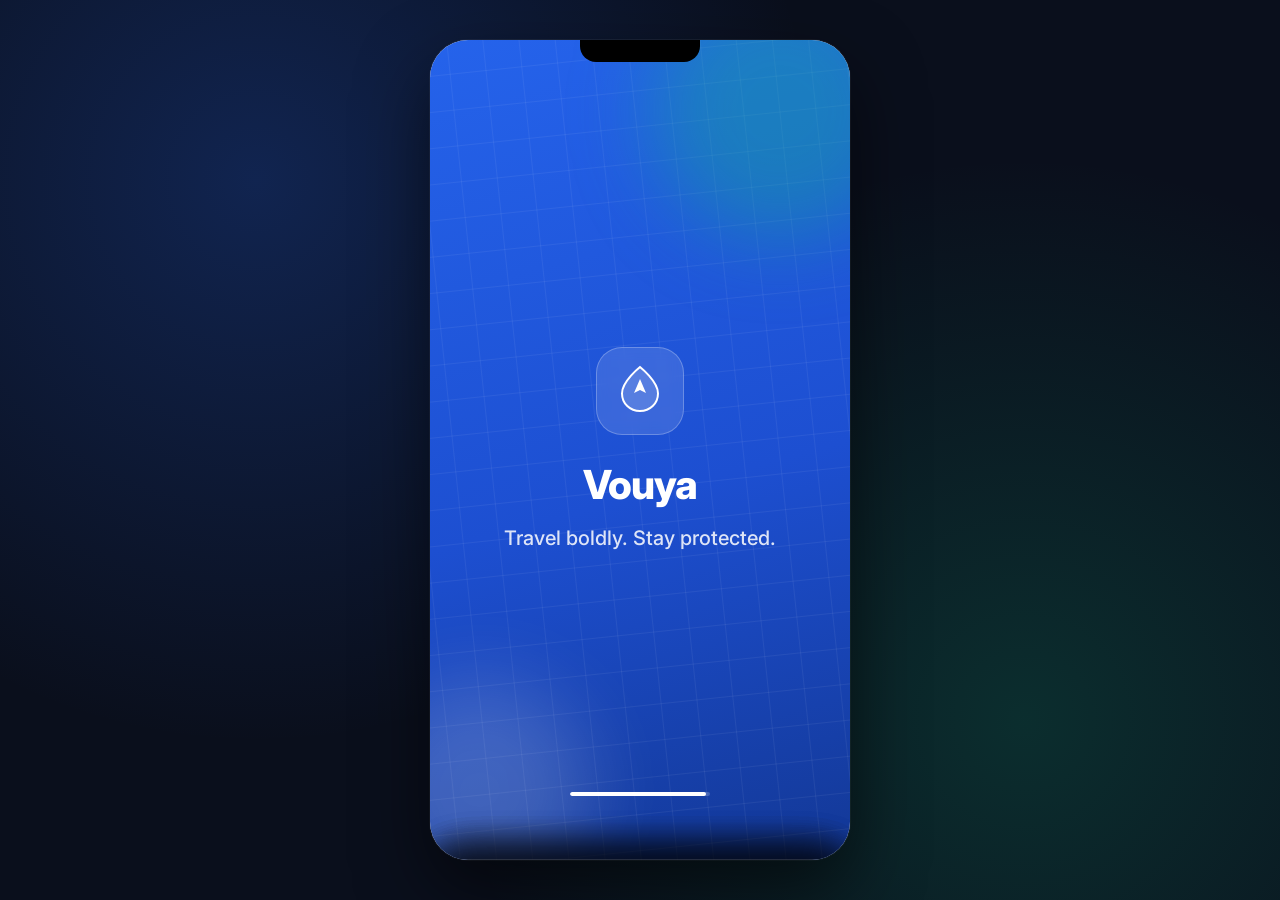
==== commit a59f4130: "feat: dark mode, planejador IA, pagamento e melhorias de segurança - Corrigido contraste do dark mod" ====
--- a/index.html
+++ b/index.html
@@ -244,6 +244,18 @@
         <button class="chip" data-filter="budget">Budget</button>
       </div>
 
+      <!-- AI PLANNER BANNER -->
+      <div class="ai-planner-banner" id="ai-planner-banner">
+        <div class="ai-planner-banner__left">
+          <span class="ai-planner-banner__icon">✨</span>
+          <div>
+            <strong>AI Travel Planner</strong>
+            <p>Get personalized trip suggestions based on your budget and preferences</p>
+          </div>
+        </div>
+        <button class="btn btn--primary" id="open-ai-planner">Chat</button>
+      </div>
+
       <div class="explore__scroll" data-scroll>
         <div class="section__head">
           <h2 class="section__title">Trending now</h2>
@@ -370,18 +382,16 @@
         </button>
       </header>
 
-      <div class="map-preview">
-        <svg class="map-preview__svg" viewBox="0 0 400 160" width="100%" height="100%" preserveAspectRatio="xMidYMid slice">
-          <rect class="map-preview__land" width="400" height="160"/>
-          <path class="map-preview__road map-preview__road--major" d="M0 60 C 60 40, 110 80, 170 55 S 280 30, 400 70" fill="none"/>
-          <path class="map-preview__road" d="M0 110 C 80 90, 140 130, 220 100 S 340 70, 400 120" fill="none"/>
-          <circle cx="60" cy="70" r="5" fill="#2563EB"/>
-          <circle cx="160" cy="50" r="5" fill="#2563EB"/>
-          <circle cx="250" cy="90" r="5" fill="#2563EB"/>
-          <circle cx="330" cy="55" r="5" fill="#2563EB"/>
-          <path d="M60 70 L160 50 L250 90 L330 55" stroke="#2563EB" stroke-width="2" stroke-dasharray="5 5" fill="none"/>
-        </svg>
-        <button class="map-preview__expand" data-toast="Opening full map">Open full map ↗</button>
+     <div class="map-preview">
+        <iframe
+          id="itinerary-map-iframe"
+          style="width:100%;height:100%;border:none;display:block;"
+          loading="lazy"
+          allowfullscreen
+          referrerpolicy="no-referrer-when-downgrade"
+          src="">
+        </iframe>
+        <button class="map-preview__expand">Open full map ↗</button>
       </div>
 
       <div class="day-row" data-scroll id="day-row"><!-- JS --></div>
@@ -469,6 +479,25 @@
           <div class="activity-list" id="safety-activity-list"><!-- JS --></div>
         </article>
 
+        <!-- SHARE LOCATION -->
+          <article class="section">
+            <div class="section__head">
+              <h2 class="section__title">Share location</h2>
+            </div>
+            <div class="share-location-card">
+              <div class="share-location-card__info">
+                <span class="share-location-card__icon">🔗</span>
+                <div>
+                  <strong>Link for family & friends</strong>
+                  <p>Send a link so your contacts can follow your trip without downloading any app.</p>
+                </div>
+              </div>
+              <button class="btn btn--primary btn--block" id="share-location-btn">
+                Generate tracking link
+              </button>
+            </div>
+          </article>
+
         <div class="scroll-spacer scroll-spacer--sos"></div>
       </div>
 
@@ -640,7 +669,11 @@
             <span class="protection-card__check">✓</span>
           </label>
         </article>
-
+        <div class="section__head" style="margin-top: 20px;">
+          <h2 class="section__title">Payment</h2>
+        </div>
+
+        <div id="booking-payment" style="margin-bottom: 4px;"></div>
         <div class="booking-total" id="booking-total"><!-- JS --></div>
         <div class="scroll-spacer"></div>
       </div>
@@ -670,7 +703,189 @@
     </div>
   </section>
 
-    <!-- ===================== BOTTOM NAVIGATION ===================== -->
+  <!-- ===================== SCREEN: PAYMENT METHODS ===================== -->
+<section class="screen screen--payment" data-screen-id="payment">
+  <header class="page-head">
+    <button class="icon-btn" data-back aria-label="Go back">
+      <svg width="20" height="20" viewBox="0 0 24 24" fill="none"><path d="M15 6l-6 6 6 6" stroke="currentColor" stroke-width="2" stroke-linecap="round" stroke-linejoin="round"/></svg>
+    </button>
+    <h1 class="page-head__title">Payment</h1>
+    <button class="icon-btn" id="add-card-btn" aria-label="Add card">
+      <svg width="20" height="20" viewBox="0 0 24 24" fill="none"><path d="M12 5v14M5 12h14" stroke="currentColor" stroke-width="2" stroke-linecap="round"/></svg>
+    </button>
+  </header>
+
+  <div class="payment__scroll" data-scroll>
+    <div class="payment__section-label">Your cards</div>
+    <div id="cards-list"></div>
+
+    <div class="payment__section-label" style="margin-top:24px">Accepted methods</div>
+    <div class="payment__accepted">
+      <div class="payment__accepted-item">
+        <span class="payment__brand payment__brand--visa">VISA</span>
+        <span>Visa</span>
+      </div>
+      <div class="payment__accepted-item">
+        <span class="payment__brand payment__brand--master">MC</span>
+        <span>Mastercard</span>
+      </div>
+      <div class="payment__accepted-item">
+        <span class="payment__brand payment__brand--pix">PIX</span>
+        <span>Pix</span>
+      </div>
+      <div class="payment__accepted-item">
+        <span class="payment__brand payment__brand--elo">ELO</span>
+        <span>Elo</span>
+      </div>
+    </div>
+
+    <div class="payment__info-box">
+      <svg width="16" height="16" viewBox="0 0 24 24" fill="none"><circle cx="12" cy="12" r="9" stroke="currentColor" stroke-width="1.6"/><path d="M12 8v4M12 16h.01" stroke="currentColor" stroke-width="1.6" stroke-linecap="round"/></svg>
+      <p>Your payment data is encrypted and protected. Vouya never stores your full card number.</p>
+    </div>
+    <div class="scroll-spacer"></div>
+  </div>
+</section>
+
+  <!-- BOTTOM SHEET: ADD CARD -->
+  <div class="sheet-backdrop" id="card-backdrop"></div>
+  <div class="bottom-sheet bottom-sheet--form" id="card-sheet" role="dialog" aria-modal="true">
+    <div class="bottom-sheet__handle"></div>
+    <h2 class="form-sheet__title">Add card</h2>
+    <form id="card-form" novalidate>
+      <div class="field">
+        <label class="field__label" for="card-number">Card number</label>
+        <div class="field__control">
+          <svg class="field__icon" width="18" height="18" viewBox="0 0 24 24" fill="none"><rect x="2" y="5" width="20" height="14" rx="2" stroke="currentColor" stroke-width="1.7"/><path d="M2 10h20" stroke="currentColor" stroke-width="1.7"/></svg>
+          <input id="card-number" type="text" inputmode="numeric" placeholder="0000 0000 0000 0000" maxlength="19" required>
+        </div>
+        <p class="field-error" data-error-for="card-number" hidden>Invalid number.</p>
+      </div>
+      <div class="field-row-2">
+        <div class="field">
+          <label class="field__label" for="card-expiry">Expiry</label>
+          <div class="field__control">
+            <input id="card-expiry" type="text" inputmode="numeric" placeholder="MM/YY" maxlength="5" required>
+          </div>
+          <p class="field-error" data-error-for="card-expiry" hidden>Invalid expiry.</p>
+        </div>
+        <div class="field">
+          <label class="field__label" for="card-cvv">CVV</label>
+          <div class="field__control">
+            <input id="card-cvv" type="text" inputmode="numeric" placeholder="123" maxlength="3" required>
+          </div>
+          <p class="field-error" data-error-for="card-cvv" hidden>Invalid CVV.</p>
+        </div>
+      </div>
+      <div class="field">
+        <label class="field__label" for="card-name">Name on card</label>
+        <div class="field__control">
+          <input id="card-name" type="text" placeholder="As it appears on the card" required>
+        </div>
+        <p class="field-error" data-error-for="card-name" hidden>Please enter the name.</p>
+      </div>
+      <div class="form-sheet__actions">
+        <button type="button" class="btn btn--ghost btn--block" data-close-sheet="card">Cancel</button>
+        <button type="submit" class="btn btn--primary btn--block">Add card</button>
+      </div>
+    </form>
+  </div>
+
+  <!-- BOTTOM SHEET: PIX -->
+<div class="sheet-backdrop" id="pix-backdrop"></div>
+<div class="bottom-sheet bottom-sheet--form" id="pix-sheet" role="dialog" aria-modal="true">
+  <div class="bottom-sheet__handle"></div>
+  <h2 class="form-sheet__title">Pay with Pix</h2>
+  <div class="pix-box">
+    <div class="pix-qr">
+      <svg viewBox="0 0 100 100" width="180" height="180" xmlns="http://www.w3.org/2000/svg">
+        <!-- QR code simulado -->
+        <rect width="100" height="100" fill="white"/>
+        <rect x="10" y="10" width="30" height="30" fill="black"/>
+        <rect x="13" y="13" width="24" height="24" fill="white"/>
+        <rect x="16" y="16" width="18" height="18" fill="black"/>
+        <rect x="60" y="10" width="30" height="30" fill="black"/>
+        <rect x="63" y="13" width="24" height="24" fill="white"/>
+        <rect x="66" y="16" width="18" height="18" fill="black"/>
+        <rect x="10" y="60" width="30" height="30" fill="black"/>
+        <rect x="13" y="63" width="24" height="24" fill="white"/>
+        <rect x="16" y="66" width="18" height="18" fill="black"/>
+        <rect x="45" y="10" width="5" height="5" fill="black"/>
+        <rect x="45" y="20" width="5" height="5" fill="black"/>
+        <rect x="55" y="15" width="5" height="5" fill="black"/>
+        <rect x="45" y="45" width="5" height="5" fill="black"/>
+        <rect x="55" y="45" width="5" height="5" fill="black"/>
+        <rect x="65" y="50" width="5" height="5" fill="black"/>
+        <rect x="75" y="45" width="5" height="5" fill="black"/>
+        <rect x="45" y="55" width="5" height="5" fill="black"/>
+        <rect x="55" y="60" width="5" height="5" fill="black"/>
+        <rect x="65" y="65" width="5" height="5" fill="black"/>
+        <rect x="75" y="55" width="5" height="5" fill="black"/>
+        <rect x="85" y="60" width="5" height="5" fill="black"/>
+        <rect x="45" y="70" width="5" height="5" fill="black"/>
+        <rect x="55" y="75" width="5" height="5" fill="black"/>
+        <rect x="45" y="80" width="5" height="5" fill="black"/>
+        <rect x="55" y="85" width="5" height="5" fill="black"/>
+        <rect x="65" y="80" width="5" height="5" fill="black"/>
+        <rect x="75" y="75" width="5" height="5" fill="black"/>
+        <rect x="85" y="80" width="5" height="5" fill="black"/>
+      </svg>
+    </div>
+    <p class="pix-box__label">Scan the QR code with your bank app</p>
+    <div class="pix-box__key-row">
+      <span class="pix-box__key" id="pix-key">vouya@pagamentos.io</span>
+      <button class="icon-btn icon-btn--soft" id="pix-copy-btn" aria-label="Copy Pix key">
+        <svg width="16" height="16" viewBox="0 0 24 24" fill="none"><rect x="9" y="9" width="13" height="13" rx="2" stroke="currentColor" stroke-width="1.7"/><path d="M5 15H4a2 2 0 01-2-2V4a2 2 0 012-2h9a2 2 0 012 2v1" stroke="currentColor" stroke-width="1.7"/></svg>
+      </button>
+    </div>
+    <p class="pix-box__info">The payment will be confirmed automatically within a few seconds after transfer.</p>
+    <div class="pix-box__timer">⏱ Code expires in <strong id="pix-countdown">10:00</strong></div>
+  </div>
+  <button class="btn btn--ghost btn--block" data-close-sheet="pix">Close</button>
+</div>
+
+  <!-- ===================== SCREEN: AI PLANNER ===================== -->
+<section class="screen screen--ai-planner" data-screen-id="ai-planner">
+  <header class="page-head">
+    <button class="icon-btn" data-back aria-label="Go back">
+      <svg width="20" height="20" viewBox="0 0 24 24" fill="none"><path d="M15 6l-6 6 6 6" stroke="currentColor" stroke-width="2" stroke-linecap="round" stroke-linejoin="round"/></svg>
+    </button>
+    <div class="ai-planner-head">
+      <span class="ai-planner-head__icon">✨</span>
+      <div>
+        <h1 class="page-head__title">AI Travel Planner</h1>
+      </div>
+    </div>
+    <span style="width:40px"></span>
+  </header>
+
+  <div class="ai-chat" id="ai-chat-messages" data-scroll>
+    <div class="ai-message ai-message--bot">
+      <div class="ai-message__avatar">✨</div>
+      <div class="ai-message__bubble">
+        Hi! I'm your AI Travel Planner. I can help you plan the perfect trip based on your budget, preferred activities, and safety needs. 🌍<br><br>
+        To get started, tell me: <strong>where are you thinking of going?</strong> Or if you're not sure yet, tell me your budget and I'll suggest some destinations!
+      </div>
+    </div>
+  </div>
+
+  <div class="ai-suggestions" id="ai-suggestions">
+    <button class="ai-suggestion-chip" data-suggestion="I have a budget of $1000. Where should I go?">💰 Budget trip ideas</button>
+    <button class="ai-suggestion-chip" data-suggestion="What are the safest destinations for solo female travelers?">🛡️ Safe destinations</button>
+    <button class="ai-suggestion-chip" data-suggestion="When is the best time to visit Japan?">📅 Best time to visit</button>
+    <button class="ai-suggestion-chip" data-suggestion="What should I pack for a beach trip?">🧳 Packing tips</button>
+  </div>
+
+  <div class="ai-input-row">
+    <input type="text" id="ai-input" placeholder="Ask me anything about your trip..." />
+    <button class="ai-send-btn" id="ai-send-btn">
+      <svg width="20" height="20" viewBox="0 0 24 24" fill="none"><path d="M22 2L11 13M22 2L15 22l-4-9-9-4 20-7z" stroke="currentColor" stroke-width="2" stroke-linecap="round" stroke-linejoin="round"/></svg>
+    </button>
+  </div>
+</section>
+
+
+  <!-- ===================== BOTTOM NAVIGATION ===================== -->
     <nav class="bottom-nav is-hidden" id="bottom-nav">
       <button class="bottom-nav__item is-active" data-nav="home" aria-label="Home">
         <svg width="21" height="21" viewBox="0 0 24 24" fill="none"><path d="M3 11l9-8 9 8" stroke="currentColor" stroke-width="1.8" stroke-linecap="round" stroke-linejoin="round"/><path d="M5 10v10h14V10" stroke="currentColor" stroke-width="1.8" stroke-linecap="round" stroke-linejoin="round"/></svg>
@@ -703,6 +918,30 @@
       </button>
     </nav>
 
+        <!-- SHARE LOCATION BOTTOM SHEET -->
+    <div class="sheet-backdrop" id="sharelink-backdrop"></div>
+    <div class="bottom-sheet bottom-sheet--form" id="sharelink-sheet" role="dialog" aria-modal="true">
+      <div class="bottom-sheet__handle"></div>
+      <h2 class="form-sheet__title">Link generated</h2>
+      <p style="font-size:13px;color:var(--color-gray);text-align:center;margin-bottom:16px;">
+        Copy and send to your trusted contacts. They can follow your trip without downloading anything.
+      </p>
+      <div class="sharelink-box">
+        <a id="sharelink-url" href="#" target="_blank" style="font-size:12px;word-break:break-all;color:var(--color-primary);flex:1;text-decoration:underline;"></a>
+        <button class="icon-btn icon-btn--soft" id="sharelink-copy-btn" aria-label="Copy link">
+          <svg width="16" height="16" viewBox="0 0 24 24" fill="none"><rect x="9" y="9" width="13" height="13" rx="2" stroke="currentColor" stroke-width="1.7"/><path d="M5 15H4a2 2 0 01-2-2V4a2 2 0 012-2h9a2 2 0 012 2v1" stroke="currentColor" stroke-width="1.7"/></svg>
+        </button>
+      </div>
+      <div class="sharelink-actions">
+        <button class="btn btn--ghost btn--block" id="sharelink-whatsapp-btn">
+          Share on WhatsApp
+        </button>
+        <button class="btn btn--ghost btn--block" data-close-sheet="sharelink">
+          Close
+        </button>
+      </div>
+    </div>
+
     <!-- ===================== SOS CONFIRMATION BOTTOM SHEET ===================== -->
     <div class="sheet-backdrop" id="sos-backdrop"></div>
     <div class="bottom-sheet bottom-sheet--sos" id="sos-sheet" role="dialog" aria-modal="true" aria-labelledby="sos-sheet-title">
--- a/style.css
+++ b/style.css
@@ -72,6 +72,7 @@
   --shadow-lg: 0 16px 40px rgba(0, 0, 0, 0.55);
 }
 
+
 /* ============================== RESET ==================================== */
 *, *::before, *::after { box-sizing: border-box; }
 html, body {
@@ -1694,4 +1695,607 @@
   left: 0; right: 0;
   padding: 14px var(--page-pad);
   background: linear-gradient(180deg, transparent, var(--color-bg) 30%);
+}
+
+/* ============================== BOOKING PAYMENT BOX ==================== */
+.booking-payment-box {
+  display: flex; flex-direction: column; gap: 8px;
+  margin-bottom: 4px;
+}
+.booking-payment-method {
+  display: flex; align-items: center; justify-content: space-between;
+  width: 100%; text-align: left;
+  background: var(--color-surface);
+  border: 1.5px solid var(--color-border);
+  border-radius: var(--r-md);
+  padding: 12px 14px;
+  transition: border-color var(--dur-fast);
+  cursor: pointer;
+}
+.booking-payment-method.is-selected {
+  border-color: var(--color-primary);
+  background: var(--color-primary-light);
+}
+.booking-payment-method__left {
+  display: flex; align-items: center; gap: 12px;
+}
+.booking-payment-method__icon {
+  width: 48px; height: 32px; border-radius: 6px;
+  background: var(--color-gray-light);
+  display: flex; align-items: center; justify-content: center;
+  font-size: 18px; color: var(--color-gray);
+  flex-shrink: 0;
+}
+.booking-payment-method__info { display: flex; flex-direction: column; gap: 2px; }
+.booking-payment-method__info strong { font-size: 13px; font-weight: 600; color: var(--color-text); }
+.booking-payment-method__info span { font-size: 11px; color: var(--color-gray); }
+.booking-payment-method__check {
+  width: 22px; height: 22px; border-radius: 50%;
+  background: var(--color-primary);
+  display: flex; align-items: center; justify-content: center;
+  color: #fff; flex-shrink: 0;
+}
+/* ============================== PAYMENT METHODS ========================= */
+.payment__scroll { flex: 1; overflow-y: auto; padding: 0 var(--page-pad); display: flex; flex-direction: column; gap: 14px; padding-top: 8px; }
+.payment__section-label { font-size: 11px; font-weight: 600; text-transform: uppercase; letter-spacing: 0.08em; color: var(--color-gray); margin-bottom: -4px; }
+
+.card-row {
+  display: flex; align-items: center; gap: 12px;
+  background: var(--color-surface);
+  border: 1px solid var(--color-border);
+  border-radius: var(--r-md);
+  padding: 14px;
+  box-shadow: var(--shadow-sm);
+}
+.card-row__body { flex: 1; display: flex; flex-direction: column; gap: 3px; min-width: 0; }
+.card-row__body strong { font-size: 14px; font-weight: 600; }
+.card-row__body span { font-size: 12px; color: var(--color-gray); }
+.card-row__actions { display: flex; align-items: center; gap: 8px; flex-shrink: 0; }
+
+.payment__brand {
+  display: inline-flex; align-items: center; justify-content: center;
+  width: 48px; height: 32px; border-radius: 6px;
+  font-size: 10px; font-weight: 800; letter-spacing: 0.04em;
+  flex-shrink: 0;
+}
+.payment__brand--visa    { background: #1A1F71; color: #fff; }
+.payment__brand--master  { background: #EB001B; color: #fff; }
+.payment__brand--pix     { background: #32BCAD; color: #fff; }
+.payment__brand--elo     { background: #FFD700; color: #333; }
+.payment__brand--generic { background: var(--color-gray-light); color: var(--color-gray); }
+
+.card-badge {
+  font-size: 11px; font-weight: 600;
+  padding: 4px 10px; border-radius: var(--r-pill);
+  white-space: nowrap; border: none;
+}
+.card-badge--default { background: var(--color-secondary-light); color: #067a56; }
+.card-badge--set { background: var(--color-bg); color: var(--color-primary); border: 1px solid var(--color-primary); cursor: pointer; }
+
+.payment__accepted { display: grid; grid-template-columns: repeat(4, 1fr); gap: 10px; }
+.payment__accepted-item { display: flex; flex-direction: column; align-items: center; gap: 6px; font-size: 11px; color: var(--color-gray); font-weight: 500; }
+
+.payment__info-box {
+  display: flex; align-items: flex-start; gap: 10px;
+  background: var(--color-primary-light);
+  border-radius: var(--r-md);
+  padding: 12px 14px;
+  color: var(--color-primary);
+}
+.payment__info-box svg { flex-shrink: 0; margin-top: 2px; }
+.payment__info-box p { font-size: 12px; line-height: 1.6; }
+
+/* ============================== BOOKING PAYMENT BOX ==================== */
+.booking-payment-box { display: flex; flex-direction: column; gap: 8px; margin-bottom: 4px; }
+.booking-payment-method {
+  display: flex; align-items: center; justify-content: space-between;
+  width: 100%; text-align: left;
+  background: var(--color-surface);
+  border: 1.5px solid var(--color-border);
+  border-radius: var(--r-md);
+  padding: 12px 14px;
+  cursor: pointer;
+  transition: border-color var(--dur-fast);
+}
+.booking-payment-method.is-selected { border-color: var(--color-primary); background: var(--color-primary-light); }
+.booking-payment-method__left { display: flex; align-items: center; gap: 12px; }
+.booking-payment-method__icon {
+  width: 48px; height: 32px; border-radius: 6px;
+  background: var(--color-gray-light);
+  display: flex; align-items: center; justify-content: center;
+  font-size: 18px; color: var(--color-gray); flex-shrink: 0;
+}
+.booking-payment-method__info { display: flex; flex-direction: column; gap: 2px; }
+.booking-payment-method__info strong { font-size: 13px; font-weight: 600; color: var(--color-text); }
+.booking-payment-method__info span { font-size: 11px; color: var(--color-gray); }
+.booking-payment-method__check {
+  width: 22px; height: 22px; border-radius: 50%;
+  background: var(--color-primary);
+  display: flex; align-items: center; justify-content: center;
+  color: #fff; flex-shrink: 0;
+}
+
+/* ============================== PAY METHODS (Buser style) =============== */
+.pay-methods {
+  display: flex; flex-direction: column;
+  border: 1px solid var(--color-border);
+  border-radius: var(--r-lg);
+  overflow: hidden;
+  background: var(--color-surface);
+  margin-bottom: 20px;
+}
+.pay-method {
+  display: flex; align-items: center; gap: 14px;
+  width: 100%; text-align: left;
+  padding: 14px 16px;
+  background: var(--color-surface);
+  border: none;
+  border-bottom: 1px solid var(--color-border);
+  transition: background var(--dur-fast);
+  cursor: pointer;
+}
+.pay-method:last-child { border-bottom: none; }
+.pay-method:active { background: var(--color-bg); }
+.pay-method--active { background: var(--color-primary-light); }
+.pay-method__icon {
+  width: 44px; height: 30px; border-radius: 6px; flex-shrink: 0;
+  display: flex; align-items: center; justify-content: center;
+  font-size: 10px; font-weight: 800; color: #fff;
+}
+.pay-method__info { flex: 1; display: flex; flex-direction: column; gap: 2px; }
+.pay-method__info strong { font-size: 14px; font-weight: 600; color: var(--color-text); }
+.pay-method__info span { font-size: 12px; color: var(--color-gray); }
+.pay-method__arrow { color: var(--color-gray); flex-shrink: 0; }
+
+.pay-coupon {
+  background: var(--color-surface);
+  border: 1px solid var(--color-border);
+  border-radius: var(--r-lg);
+  padding: 16px;
+  margin-bottom: 16px;
+}
+.pay-coupon__title { font-size: 14px; font-weight: 600; margin-bottom: 10px; }
+.pay-coupon__row { display: flex; gap: 8px; }
+.pay-coupon__input {
+  flex: 1; padding: 10px 14px;
+  border: 1.5px solid var(--color-border);
+  border-radius: var(--r-md);
+  font-size: 14px; background: var(--color-bg);
+  color: var(--color-text);
+  outline: none;
+}
+.pay-coupon__input:focus { border-color: var(--color-primary); }
+.pay-coupon__btn {
+  padding: 10px 18px;
+  background: var(--color-primary); color: #fff;
+  border: none; border-radius: var(--r-md);
+  font-size: 14px; font-weight: 600; cursor: pointer;
+  transition: opacity var(--dur-fast);
+}
+.pay-coupon__btn:active { opacity: 0.85; }
+.pay-coupon__msg { font-size: 13px; margin-top: 8px; }
+
+/* ============================== PIX SHEET =============================== */
+.pix-box { display: flex; flex-direction: column; align-items: center; gap: 14px; padding: 8px 0 16px; }
+.pix-qr {
+  background: white;
+  border-radius: var(--r-md);
+  padding: 16px;
+  border: 1px solid var(--color-border);
+  box-shadow: var(--shadow-sm);
+}
+.pix-box__label { font-size: 13px; color: var(--color-gray); text-align: center; }
+.pix-box__key-row {
+  display: flex; align-items: center; gap: 10px;
+  background: var(--color-bg);
+  border: 1.5px solid var(--color-primary);
+  border-radius: var(--r-md);
+  padding: 10px 14px;
+  width: 100%;
+}
+.pix-box__key { flex: 1; font-size: 13px; font-weight: 600; color: var(--color-primary); word-break: break-all; }
+.pix-box__info { font-size: 12px; color: var(--color-gray); text-align: center; line-height: 1.5; }
+.pix-box__timer {
+  font-size: 13px; color: var(--color-amber);
+  background: var(--color-bg);
+  border-radius: var(--r-md);
+  padding: 8px 16px;
+  border: 1px solid var(--color-border);
+}
+/* ============================== SHARE LOCATION ========================== */
+.share-location-card {
+  background: var(--color-surface);
+  border: 1px solid var(--color-border);
+  border-radius: var(--r-md);
+  padding: 14px;
+  display: flex; flex-direction: column; gap: 14px;
+  box-shadow: var(--shadow-sm);
+}
+.share-location-card__info { display: flex; align-items: flex-start; gap: 12px; }
+.share-location-card__icon { font-size: 22px; flex-shrink: 0; margin-top: 2px; }
+.share-location-card__info strong { font-size: 14px; font-weight: 600; display: block; margin-bottom: 3px; }
+.share-location-card__info p { font-size: 12px; color: var(--color-gray); line-height: 1.5; }
+
+.sharelink-box {
+  display: flex; align-items: center; gap: 10px;
+  background: var(--color-bg);
+  border: 1.5px solid var(--color-primary);
+  border-radius: var(--r-md);
+  padding: 10px 14px;
+  margin-bottom: 12px;
+}
+.sharelink-actions { display: flex; flex-direction: column; gap: 10px; }
+
+/* ============================== DARK MODE FIXES ========================= */
+[data-theme="dark"] .pay-method {
+  background: var(--color-surface);
+  border-color: var(--color-border);
+}
+[data-theme="dark"] .pay-method__info strong,
+[data-theme="dark"] .pay-method__info span,
+[data-theme="dark"] .card-row__body strong,
+[data-theme="dark"] .card-row__body span,
+[data-theme="dark"] .booking-total__row span,
+[data-theme="dark"] .booking-total__row strong,
+[data-theme="dark"] .booking-payment-method__info strong,
+[data-theme="dark"] .booking-payment-method__info span,
+[data-theme="dark"] .currency-row__body strong,
+[data-theme="dark"] .currency-row__body span,
+[data-theme="dark"] .checkin-card__place,
+[data-theme="dark"] .checkin-card__time,
+[data-theme="dark"] .share-location-card__info strong,
+[data-theme="dark"] .share-location-card__info p,
+[data-theme="dark"] .section__title,
+[data-theme="dark"] .page-head__title,
+[data-theme="dark"] .payment__section-label,
+[data-theme="dark"] .pay-coupon__title,
+[data-theme="dark"] .pix-box__label,
+[data-theme="dark"] .pix-box__info {
+  color: var(--color-text);
+}
+
+[data-theme="dark"] .pay-methods,
+[data-theme="dark"] .pay-coupon,
+[data-theme="dark"] .card-row,
+[data-theme="dark"] .share-location-card,
+[data-theme="dark"] .checkin-card,
+[data-theme="dark"] .booking-payment-method,
+[data-theme="dark"] .currency-row,
+[data-theme="dark"] .pix-box__key-row {
+  background: var(--color-surface);
+  border-color: var(--color-border);
+}
+
+[data-theme="dark"] .pay-coupon__input {
+  background: var(--color-bg);
+  color: var(--color-text);
+  border-color: var(--color-border);
+}
+
+[data-theme="dark"] .pix-qr { 
+  background: white; 
+}
+
+[data-theme="dark"] .payment__info-box {
+  background: var(--color-primary-light);
+  color: #93C5FD;
+}
+
+[data-theme="dark"] .booking-payment-method.is-selected {
+  background: var(--color-primary-light);
+  border-color: var(--color-primary);
+}
+
+[data-theme="dark"] .currency-row.is-selected {
+  background: var(--color-primary-light);
+  border-color: var(--color-primary);
+}
+
+[data-theme="dark"] .dest-card__body h4,
+[data-theme="dark"] .dest-card__body p,
+[data-theme="dark"] .dest-row__body h4,
+[data-theme="dark"] .dest-row__body p {
+  color: var(--color-text);
+}
+
+/* ============================== DARK MODE FIXES 2 ======================= */
+[data-theme="dark"] .home__name,
+[data-theme="dark"] .home__greeting,
+[data-theme="dark"] .mini-card__big,
+[data-theme="dark"] .mini-card__label,
+[data-theme="dark"] .mini-card,
+[data-theme="dark"] .mini-card__row,
+[data-theme="dark"] .contact-row__body strong,
+[data-theme="dark"] .contact-row__body span,
+[data-theme="dark"] .activity-row__body strong,
+[data-theme="dark"] .activity-row__body span,
+[data-theme="dark"] .checkin-card__status,
+[data-theme="dark"] .dest-card__body h4,
+[data-theme="dark"] .dest-card__body p,
+[data-theme="dark"] .dest-row__price strong,
+[data-theme="dark"] .dest-row__price span,
+[data-theme="dark"] .trip-card h3,
+[data-theme="dark"] .trip-card p,
+[data-theme="dark"] .section__title,
+[data-theme="dark"] .form-sheet__title,
+[data-theme="dark"] .field__label,
+[data-theme="dark"] .notif-row__body strong,
+[data-theme="dark"] .notif-row__body p,
+[data-theme="dark"] .profile__name,
+[data-theme="dark"] .profile__tier,
+[data-theme="dark"] .stat-card__val,
+[data-theme="dark"] .stat-card__label,
+[data-theme="dark"] .pref-row__label,
+[data-theme="dark"] .pref-row__sub,
+[data-theme="dark"] .safety-strip__title,
+[data-theme="dark"] .safety-strip__sub,
+[data-theme="dark"] .safety-map__label strong,
+[data-theme="dark"] .safety-map__label span,
+[data-theme="dark"] .checkin-empty p,
+[data-theme="dark"] .booking-summary__body h3,
+[data-theme="dark"] .booking-summary__body p,
+[data-theme="dark"] .quick-action span,
+[data-theme="dark"] .day-chip span,
+[data-theme="dark"] .day-chip strong,
+[data-theme="dark"] .timeline__body h4,
+[data-theme="dark"] .timeline__body p,
+[data-theme="dark"] .timeline__time {
+  color: var(--color-text) !important;
+}
+
+[data-theme="dark"] .mini-card {
+  background: var(--color-surface);
+  border-color: var(--color-border);
+}
+
+[data-theme="dark"] .quick-action {
+  background: var(--color-surface);
+}
+
+[data-theme="dark"] .day-chip {
+  background: var(--color-surface);
+  border-color: var(--color-border);
+}
+
+[data-theme="dark"] .day-chip.is-active {
+  background: var(--color-primary);
+  border-color: var(--color-primary);
+}
+
+[data-theme="dark"] .day-chip.is-active span,
+[data-theme="dark"] .day-chip.is-active strong {
+  color: #fff !important;
+}
+
+[data-theme="dark"] .timeline__card {
+  background: var(--color-surface);
+  border-color: var(--color-border);
+}
+
+[data-theme="dark"] .notif-row {
+  background: var(--color-surface);
+  border-color: var(--color-border);
+}
+
+[data-theme="dark"] .dest-row {
+  background: var(--color-surface);
+  border-color: var(--color-border);
+}
+
+/* ============================== DARK MODE FIXES 3 ======================= */
+
+/* Home — Next trip badge e preços */
+[data-theme="dark"] .badge--light {
+  background: rgba(255,255,255,0.15);
+  color: #fff !important;
+}
+[data-theme="dark"] .dest-card__price {
+  background: rgba(0,0,0,0.6);
+  color: #fff !important;
+}
+
+/* Home — trip hero (Kyoto card) */
+[data-theme="dark"] .trip-hero__body { color: #fff; }
+[data-theme="dark"] .trip-hero__place { color: #fff !important; }
+[data-theme="dark"] .trip-hero__dates { color: rgba(255,255,255,0.85) !important; }
+
+/* Profile — nome e tier */
+[data-theme="dark"] .profile__name { color: var(--color-text) !important; }
+[data-theme="dark"] .profile__tier { color: var(--color-gray) !important; }
+
+/* Safety — bateria, conexão, advisories */
+[data-theme="dark"] .device-stat__val { color: var(--color-text) !important; }
+[data-theme="dark"] .device-stat__label { color: var(--color-gray) !important; }
+[data-theme="dark"] .advisory-row { 
+  background: var(--color-surface); 
+  border-color: var(--color-border); 
+}
+[data-theme="dark"] .advisory-row__title { color: var(--color-text) !important; }
+[data-theme="dark"] .advisory-row__sub { color: var(--color-gray) !important; }
+[data-theme="dark"] .advisory-row__badge { color: var(--color-text) !important; }
+
+/* Feed — nomes e textos */
+[data-theme="dark"] .post-card { 
+  background: var(--color-surface); 
+  border-color: var(--color-border); 
+}
+[data-theme="dark"] .post-card__author { color: var(--color-text) !important; }
+[data-theme="dark"] .post-card__dest { color: var(--color-gray) !important; }
+[data-theme="dark"] .post-card__text { color: var(--color-text) !important; }
+[data-theme="dark"] .post-card__meta { color: var(--color-gray) !important; }
+
+/* Explore — preços nas viagens da home */
+[data-theme="dark"] .dest-row__price strong { color: var(--color-text) !important; }
+[data-theme="dark"] .dest-row__price span { color: var(--color-gray) !important; }
+[data-theme="dark"] .dest-card__body h4 { color: var(--color-text) !important; }
+[data-theme="dark"] .dest-card__body p { color: var(--color-gray) !important; }
+
+/* Badge "In X days" no trip hero */
+[data-theme="dark"] .trip-hero__body .badge--light {
+  background: rgba(0,0,0,0.6);
+  color: #fff !important;
+}
+
+/* Safety — mapa e localização */
+[data-theme="dark"] .safety-map {
+  background: var(--color-surface);
+  border-color: var(--color-border);
+}
+[data-theme="dark"] .safety-map__label {
+  background: var(--color-surface);
+  border-color: var(--color-border);
+}
+[data-theme="dark"] .safety-map__label strong,
+[data-theme="dark"] .safety-map__label span {
+  color: var(--color-text) !important;
+}
+
+[data-theme="dark"] .status-card {
+  background: var(--color-surface);
+  border-color: var(--color-border);
+}
+[data-theme="dark"] .status-card strong,
+[data-theme="dark"] .status-card span,
+[data-theme="dark"] .status-card p {
+  color: var(--color-text) !important;
+}
+[data-theme="dark"] #profile-name {
+  color: var(--color-text) !important;
+}
+
+[data-theme="dark"] .post-card {
+  background: var(--color-surface);
+  border-color: var(--color-border);
+}
+[data-theme="dark"] .post-card * {
+  color: var(--color-text) !important;
+}
+[data-theme="dark"] .post-card .rating {
+  color: var(--color-amber) !important;
+}
+
+/* ============================== AI PLANNER ============================== */
+.ai-planner-banner {
+  display: flex; align-items: center; justify-content: space-between;
+  background: linear-gradient(135deg, #1E3A5F, #2563EB);
+  border-radius: var(--r-lg);
+  padding: 14px 16px;
+  margin: 0 var(--page-pad) 12px;
+  gap: 12px;
+}
+.ai-planner-banner__left { display: flex; align-items: center; gap: 10px; flex: 1; min-width: 0; }
+.ai-planner-banner__icon { font-size: 22px; flex-shrink: 0; }
+.ai-planner-banner strong { font-size: 14px; font-weight: 600; color: #fff; display: block; margin-bottom: 2px; }
+.ai-planner-banner p { font-size: 11px; color: rgba(255,255,255,0.75); line-height: 1.4; }
+
+.ai-planner-head { display: flex; align-items: center; gap: 8px; flex: 1; }
+.ai-planner-head__icon { font-size: 20px; }
+.ai-planner-head__sub { font-size: 11px; color: var(--color-gray); display: block; margin-top: 1px; }
+
+.screen--ai-planner { display: flex; flex-direction: column; }
+
+.ai-chat {
+  flex: 1; overflow-y: auto;
+  padding: 16px var(--page-pad);
+  display: flex; flex-direction: column; gap: 16px;
+}
+
+.ai-message { display: flex; align-items: flex-end; gap: 8px; }
+.ai-message--user { flex-direction: row-reverse; }
+
+.ai-message__avatar {
+  width: 32px; height: 32px; border-radius: 50%; flex-shrink: 0;
+  background: linear-gradient(135deg, #1E3A5F, #2563EB);
+  display: flex; align-items: center; justify-content: center;
+  font-size: 14px;
+}
+
+.ai-message__bubble {
+  max-width: 78%;
+  background: var(--color-surface);
+  border: 1px solid var(--color-border);
+  border-radius: 18px 18px 18px 4px;
+  padding: 12px 14px;
+  font-size: 13px; line-height: 1.6;
+  color: var(--color-text);
+}
+.ai-message__bubble--user {
+  background: var(--color-primary);
+  color: #fff;
+  border: none;
+  border-radius: 18px 18px 4px 18px;
+}
+.ai-message--user .ai-message__bubble { border-radius: 18px 18px 4px 18px; }
+
+.ai-message__loading {
+  display: flex; align-items: center; gap: 4px;
+  padding: 14px 18px;
+}
+.ai-message__loading span {
+  width: 7px; height: 7px; border-radius: 50%;
+  background: var(--color-gray);
+  animation: aiDot 1.2s ease-in-out infinite;
+}
+.ai-message__loading span:nth-child(2) { animation-delay: 0.2s; }
+.ai-message__loading span:nth-child(3) { animation-delay: 0.4s; }
+@keyframes aiDot {
+  0%, 80%, 100% { transform: scale(0.7); opacity: 0.4; }
+  40% { transform: scale(1); opacity: 1; }
+}
+
+.ai-suggestions {
+  display: flex; flex-wrap: wrap; gap: 8px;
+  padding: 0 var(--page-pad) 10px;
+}
+.ai-suggestion-chip {
+  background: var(--color-surface);
+  border: 1px solid var(--color-border);
+  border-radius: var(--r-pill);
+  padding: 7px 14px;
+  font-size: 12px; font-weight: 500;
+  color: var(--color-text);
+  cursor: pointer;
+  transition: background var(--dur-fast), border-color var(--dur-fast);
+}
+.ai-suggestion-chip:active { background: var(--color-primary-light); border-color: var(--color-primary); }
+
+.ai-input-row {
+  display: flex; gap: 10px; align-items: center;
+  padding: 12px var(--page-pad) 16px;
+  border-top: 1px solid var(--color-border);
+  background: var(--color-bg);
+}
+.ai-input-row input {
+  flex: 1; padding: 11px 16px;
+  border: 1.5px solid var(--color-border);
+  border-radius: var(--r-pill);
+  font-size: 14px;
+  background: var(--color-surface);
+  color: var(--color-text);
+  outline: none;
+  transition: border-color var(--dur-fast);
+}
+.ai-input-row input:focus { border-color: var(--color-primary); }
+.ai-send-btn {
+  width: 42px; height: 42px; border-radius: 50%; flex-shrink: 0;
+  background: var(--color-primary); color: #fff; border: none;
+  display: flex; align-items: center; justify-content: center;
+  cursor: pointer; transition: opacity var(--dur-fast);
+}
+.ai-send-btn:disabled { opacity: 0.5; cursor: not-allowed; }
+.ai-send-btn:active:not(:disabled) { opacity: 0.85; }
+
+[data-theme="dark"] .ai-message__bubble {
+  background: var(--color-surface);
+  border-color: var(--color-border);
+  color: var(--color-text);
+}
+[data-theme="dark"] .ai-suggestion-chip {
+  background: var(--color-surface);
+  border-color: var(--color-border);
+  color: var(--color-text);
+}
+[data-theme="dark"] .ai-input-row input {
+  background: var(--color-surface);
+  color: var(--color-text);
 }
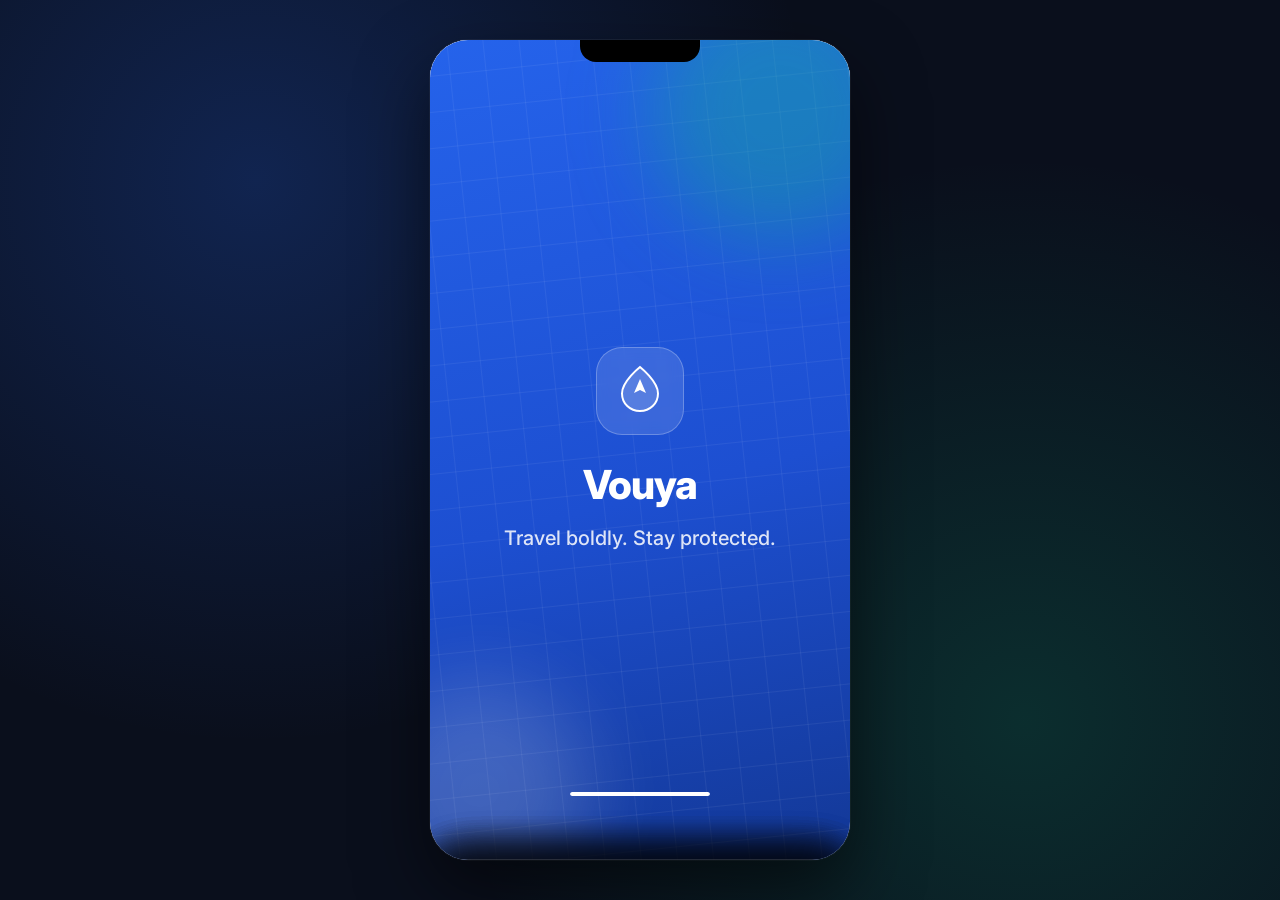
==== commit a8e388e1: "feat: motion detection, trip safety checklist, dark mode fixes, currency sync" ====
--- a/index.html
+++ b/index.html
@@ -1,485 +1,592 @@
 <!DOCTYPE html>
 <html lang="en">
+
 <head>
-<meta charset="UTF-8">
-<meta name="viewport" content="width=device-width, initial-scale=1.0, viewport-fit=cover, maximum-scale=1.0">
-<title>Vouya — Safe Travel</title>
-<meta name="description" content="Vouya — the all-in-one travel companion built around your safety.">
-<meta name="theme-color" content="#2563EB">
-<link rel="preconnect" href="https://fonts.googleapis.com">
-<link rel="preconnect" href="https://fonts.gstatic.com" crossorigin>
-<link href="https://fonts.googleapis.com/css2?family=Inter:wght@400;500;600;700;800&display=swap" rel="stylesheet">
-<link rel="stylesheet" href="style.css">
+  <meta charset="UTF-8">
+  <meta name="viewport" content="width=device-width, initial-scale=1.0, viewport-fit=cover, maximum-scale=1.0">
+  <title>Vouya — Safe Travel</title>
+  <meta name="description" content="Vouya — the all-in-one travel companion built around your safety.">
+  <meta name="theme-color" content="#2563EB">
+  <link rel="preconnect" href="https://fonts.googleapis.com">
+  <link rel="preconnect" href="https://fonts.gstatic.com" crossorigin>
+  <link href="https://fonts.googleapis.com/css2?family=Inter:wght@400;500;600;700;800&display=swap" rel="stylesheet">
+  <link rel="stylesheet" href="style.css">
 </head>
+
 <body>
 
-<!-- App shell: a fixed-aspect phone frame on desktop, full-bleed on mobile -->
-<div id="app-frame" class="app-frame">
-  <div id="app" class="app" data-screen="splash">
-
-    <!-- ===================== STATUS / NOTCH ===================== -->
-    <div class="device-notch" aria-hidden="true"></div>
-
-    <!-- ===================== TOASTS ===================== -->
-    <div id="toast-stack" class="toast-stack" aria-live="polite"></div>
-
-    <!-- ===================== SCREEN: SPLASH ===================== -->
-    <section class="screen screen--splash is-active" data-screen-id="splash">
-      <div class="splash__bg">
-        <div class="splash__grid"></div>
-        <div class="splash__glow splash__glow--a"></div>
-        <div class="splash__glow splash__glow--b"></div>
-      </div>
-      <div class="splash__content">
-        <div class="splash__mark">
-          <svg width="56" height="56" viewBox="0 0 56 56" fill="none" xmlns="http://www.w3.org/2000/svg">
-            <path d="M28 4C28 4 10 18.4 10 30.4C10 40.5 18.06 48 28 48C37.94 48 46 40.5 46 30.4C46 18.4 28 4 28 4Z" fill="white" fill-opacity="0.14"/>
-            <path d="M28 4C28 4 10 18.4 10 30.4C10 40.5 18.06 48 28 48C37.94 48 46 40.5 46 30.4C46 18.4 28 4 28 4Z" stroke="white" stroke-width="2"/>
-            <path d="M28 16L34 30L28 27L22 30L28 16Z" fill="white"/>
+  <!-- App shell: a fixed-aspect phone frame on desktop, full-bleed on mobile -->
+  <div id="app-frame" class="app-frame">
+    <div id="app" class="app" data-screen="splash">
+
+      <!-- ===================== STATUS / NOTCH ===================== -->
+      <div class="device-notch" aria-hidden="true"></div>
+
+      <!-- ===================== TOASTS ===================== -->
+      <div id="toast-stack" class="toast-stack" aria-live="polite"></div>
+
+      <!-- ===================== SCREEN: SPLASH ===================== -->
+      <section class="screen screen--splash is-active" data-screen-id="splash">
+        <div class="splash__bg">
+          <div class="splash__grid"></div>
+          <div class="splash__glow splash__glow--a"></div>
+          <div class="splash__glow splash__glow--b"></div>
+        </div>
+        <div class="splash__content">
+          <div class="splash__mark">
+            <svg width="56" height="56" viewBox="0 0 56 56" fill="none" xmlns="http://www.w3.org/2000/svg">
+              <path d="M28 4C28 4 10 18.4 10 30.4C10 40.5 18.06 48 28 48C37.94 48 46 40.5 46 30.4C46 18.4 28 4 28 4Z"
+                fill="white" fill-opacity="0.14" />
+              <path d="M28 4C28 4 10 18.4 10 30.4C10 40.5 18.06 48 28 48C37.94 48 46 40.5 46 30.4C46 18.4 28 4 28 4Z"
+                stroke="white" stroke-width="2" />
+              <path d="M28 16L34 30L28 27L22 30L28 16Z" fill="white" />
+            </svg>
+          </div>
+          <h1 class="splash__title">Vouya</h1>
+          <p class="splash__tagline">Travel boldly. Stay protected.</p>
+        </div>
+        <div class="splash__loader" role="status" aria-label="Loading">
+          <div class="splash__loader-bar"><span id="splash-progress"></span></div>
+        </div>
+      </section>
+
+      <!-- ===================== SCREEN: LOGIN ===================== -->
+      <section class="screen screen--login" data-screen-id="login">
+        <div class="login__hero">
+          <div class="login__hero-art" aria-hidden="true">
+            <svg viewBox="0 0 400 260" width="100%" height="100%" preserveAspectRatio="xMidYMid slice">
+              <defs>
+                <linearGradient id="loginSky" x1="0" y1="0" x2="0" y2="1">
+                  <stop offset="0" stop-color="#2563EB" />
+                  <stop offset="1" stop-color="#1d4fd1" />
+                </linearGradient>
+              </defs>
+              <rect width="400" height="260" fill="url(#loginSky)" />
+              <path d="M0 180 Q 100 140 200 170 T 400 150 V260 H0 Z" fill="#ffffff" opacity="0.08" />
+              <path d="M0 210 Q 120 170 240 200 T 400 190 V260 H0 Z" fill="#ffffff" opacity="0.12" />
+              <circle cx="330" cy="55" r="34" fill="#ffffff" opacity="0.10" />
+              <circle cx="60" cy="70" r="18" fill="#ffffff" opacity="0.08" />
+              <path d="M150 110 l14 -14 l50 50 l30 -30 l8 8 l-38 38 l-50 -50 z" fill="#ffffff" opacity="0.16" />
+            </svg>
+          </div>
+          <div class="login__brand">
+            <span class="login__brand-mark">V</span>
+            <span class="login__brand-word">Vouya</span>
+          </div>
+        </div>
+
+        <div class="login__sheet">
+          <div class="login__tabs" role="tablist">
+            <button class="login__tab is-active" data-login-tab="signin" role="tab" aria-selected="true">Sign
+              in</button>
+            <button class="login__tab" data-login-tab="signup" role="tab" aria-selected="false">Create account</button>
+          </div>
+
+          <form class="login__form" id="login-form" autocomplete="off" novalidate>
+            <div class="field">
+              <label class="field__label" for="login-email">Email</label>
+              <div class="field__control">
+                <svg class="field__icon" width="18" height="18" viewBox="0 0 24 24" fill="none">
+                  <path d="M3 7l9 6 9-6M5 5h14a2 2 0 0 1 2 2v10a2 2 0 0 1-2 2H5a2 2 0 0 1-2-2V7a2 2 0 0 1 2-2z"
+                    stroke="currentColor" stroke-width="1.7" stroke-linecap="round" stroke-linejoin="round" />
+                </svg>
+                <input id="login-email" name="email" type="email" placeholder="you@email.com"
+                  value="amelia.cross@vouya.io">
+              </div>
+              <p class="field-error" data-error-for="login-email" hidden>Enter a valid email address.</p>
+            </div>
+
+            <div class="field">
+              <label class="field__label" for="login-pass">Password</label>
+              <div class="field__control">
+                <svg class="field__icon" width="18" height="18" viewBox="0 0 24 24" fill="none">
+                  <rect x="5" y="11" width="14" height="9" rx="2" stroke="currentColor" stroke-width="1.7" />
+                  <path d="M8 11V8a4 4 0 1 1 8 0v3" stroke="currentColor" stroke-width="1.7" stroke-linecap="round" />
+                </svg>
+                <input id="login-pass" name="password" type="password" placeholder="••••••••" value="travelsafe">
+                <button type="button" class="field__suffix" id="toggle-pass" aria-label="Show password">
+                  <svg width="18" height="18" viewBox="0 0 24 24" fill="none">
+                    <path d="M2 12s4-7 10-7 10 7 10 7-4 7-10 7-10-7-10-7z" stroke="currentColor" stroke-width="1.7" />
+                    <circle cx="12" cy="12" r="3" stroke="currentColor" stroke-width="1.7" />
+                  </svg>
+                </button>
+              </div>
+              <p class="field-error" data-error-for="login-pass" hidden>Password must be at least 6 characters.</p>
+            </div>
+
+            <button type="button" class="link-btn login__forgot">Forgot password?</button>
+
+            <button type="submit" class="btn btn--primary btn--block btn--lg" id="login-submit">
+              <span class="btn__label">Sign in</span>
+              <span class="btn__spinner" aria-hidden="true"></span>
+            </button>
+
+            <div class="login__divider"><span>or continue with</span></div>
+
+            <div class="login__social">
+              <button type="button" class="social-btn" data-toast="Apple sign-in is simulated in this demo">
+                <svg width="18" height="18" viewBox="0 0 24 24" fill="currentColor">
+                  <path
+                    d="M16.365 1.43c0 1.14-.493 2.27-1.177 3.08-.744.9-1.99 1.57-3.014 1.57-.12 0-.23-.02-.3-.03-.014-.11-.04-.225-.04-.345 0-1.1.55-2.27 1.27-3.06.78-.85 2.1-1.5 3.16-1.55.014.111.027.225.027.335h.074zM20.6 17.07c-.55 1.24-.82 1.8-1.53 2.9-1 1.54-2.4 3.46-4.14 3.48-1.55.02-1.95-1.01-4.04-1-2.1.01-2.55 1.02-4.1 1-1.75-.02-3.07-1.76-4.07-3.3C.18 16.46-.66 11.94 1.1 8.81c1.07-1.9 2.97-3.1 5.07-3.13 1.7-.03 2.76 1.05 4.15 1.05 1.36 0 2.18-1.06 4.15-1.06 1.85 0 3.8.99 5.07 2.65-4.45 2.42-3.73 8.77.06 8.75z" />
+                </svg>
+                <span>Apple</span>
+              </button>
+              <button type="button" class="social-btn" data-toast="Google sign-in is simulated in this demo">
+                <svg width="18" height="18" viewBox="0 0 24 24">
+                  <path fill="#4285F4"
+                    d="M22.56 12.25c0-.78-.07-1.53-.2-2.25H12v4.26h5.92a5.07 5.07 0 0 1-2.2 3.32v2.77h3.57c2.08-1.92 3.28-4.74 3.28-8.1z" />
+                  <path fill="#34A853"
+                    d="M12 23c2.97 0 5.46-.98 7.28-2.66l-3.57-2.77c-.98.66-2.23 1.06-3.71 1.06-2.86 0-5.29-1.93-6.16-4.53H2.18v2.84C3.99 20.53 7.7 23 12 23z" />
+                  <path fill="#FBBC05"
+                    d="M5.84 14.1A6.97 6.97 0 0 1 5.45 12c0-.73.13-1.43.36-2.1V7.06H2.18A11.96 11.96 0 0 0 1 12c0 1.93.46 3.76 1.18 5.36l3.66-3.26z" />
+                  <path fill="#EA4335"
+                    d="M12 5.38c1.62 0 3.06.56 4.21 1.64l3.15-3.15C17.45 2.09 14.97 1 12 1 7.7 1 3.99 3.47 2.18 6.94l3.66 2.96c.87-2.6 3.3-4.52 6.16-4.52z" />
+                </svg>
+                <span>Google</span>
+              </button>
+            </div>
+
+            <p class="login__terms">By continuing you agree to Vouya's <button type="button"
+                class="link-btn">Terms</button> &amp; <button type="button" class="link-btn">Privacy Policy</button>.
+            </p>
+          </form>
+        </div>
+      </section>
+
+      <!-- ===================== SCREEN: HOME ===================== -->
+      <section class="screen screen--home" data-screen-id="home">
+        <header class="home__top">
+          <div>
+            <p class="home__greeting" id="home-greeting">Good morning,</p>
+            <h1 class="home__name" id="home-name">Amelia ✈️</h1>
+          </div>
+          <div class="home__top-actions">
+            <button class="icon-btn icon-btn--ghost" data-nav="notifications" aria-label="Notifications">
+              <svg width="22" height="22" viewBox="0 0 24 24" fill="none">
+                <path d="M18 8a6 6 0 10-12 0c0 7-3 9-3 9h18s-3-2-3-9" stroke="currentColor" stroke-width="1.7"
+                  stroke-linecap="round" stroke-linejoin="round" />
+                <path d="M13.7 21a2 2 0 01-3.4 0" stroke="currentColor" stroke-width="1.7" stroke-linecap="round" />
+              </svg>
+              <span class="notif-dot" id="notif-dot" hidden></span>
+            </button>
+            <button class="icon-btn icon-btn--ghost" data-nav="profile" aria-label="Open profile">
+              <img class="avatar avatar--sm" src="" data-avatar alt="Amelia's avatar">
+            </button>
+          </div>
+        </header>
+
+        <div class="home__scroll" data-scroll>
+
+          <!-- Safety status strip -->
+          <button class="safety-strip" data-nav="safety">
+            <span class="safety-strip__pulse"><span class="safety-strip__dot"></span></span>
+            <span class="safety-strip__text">
+              <strong>You're protected</strong>
+              <span>Live location · last checked 2 min ago</span>
+            </span>
+            <svg width="18" height="18" viewBox="0 0 24 24" fill="none">
+              <path d="M9 6l6 6-6 6" stroke="currentColor" stroke-width="2" stroke-linecap="round"
+                stroke-linejoin="round" />
+            </svg>
+          </button>
+
+          <!-- Next trip card -->
+          <article class="section">
+            <div class="section__head">
+              <h2 class="section__title">Next trip</h2>
+              <button class="link-btn" data-nav="trips">See all</button>
+            </div>
+            <div id="next-trip-slot"><!-- populated by JS: trip-hero or empty state --></div>
+          </article>
+
+          <!-- Weather + reservations grid -->
+          <div class="grid-2">
+            <article class="mini-card mini-card--weather">
+              <div class="mini-card__row">
+                <span class="mini-card__label" id="weather-city">Weather</span>
+                <svg width="22" height="22" viewBox="0 0 24 24" fill="none">
+                  <circle cx="12" cy="12" r="5" stroke="currentColor" stroke-width="1.6" />
+                  <path
+                    d="M12 1v3M12 20v3M4.2 4.2l2.1 2.1M17.7 17.7l2.1 2.1M1 12h3M20 12h3M4.2 19.8l2.1-2.1M17.7 6.3l2.1-2.1"
+                    stroke="currentColor" stroke-width="1.6" stroke-linecap="round" />
+                </svg>
+              </div>
+              <p class="mini-card__big" id="weather-temp">21°C</p>
+              <p class="mini-card__sub" id="weather-desc">Clear · feels like 23°</p>
+            </article>
+            <article class="mini-card mini-card--res" data-nav="trips">
+              <div class="mini-card__row">
+                <span class="mini-card__label">Reservations</span>
+                <svg width="22" height="22" viewBox="0 0 24 24" fill="none">
+                  <rect x="3" y="5" width="18" height="16" rx="2" stroke="currentColor" stroke-width="1.6" />
+                  <path d="M3 10h18M8 3v4M16 3v4" stroke="currentColor" stroke-width="1.6" stroke-linecap="round" />
+                </svg>
+              </div>
+              <p class="mini-card__big" id="reservations-count">3</p>
+              <p class="mini-card__sub" id="reservations-sub">Hotel, flight, train</p>
+            </article>
+          </div>
+
+          <!-- Quick actions -->
+          <article class="section">
+            <div class="section__head">
+              <h2 class="section__title">Quick actions</h2>
+            </div>
+            <div class="quick-actions">
+              <button class="quick-action" data-nav="explore">
+                <span class="quick-action__icon quick-action__icon--blue"><svg width="20" height="20"
+                    viewBox="0 0 24 24" fill="none">
+                    <circle cx="11" cy="11" r="7" stroke="currentColor" stroke-width="1.8" />
+                    <path d="M21 21l-4.3-4.3" stroke="currentColor" stroke-width="1.8" stroke-linecap="round" />
+                  </svg></span>
+                <span>Explore</span>
+              </button>
+              <button class="quick-action" data-nav="itinerary">
+                <span class="quick-action__icon quick-action__icon--green"><svg width="20" height="20"
+                    viewBox="0 0 24 24" fill="none">
+                    <path d="M3 12h18M3 6h18M3 18h12" stroke="currentColor" stroke-width="1.8" stroke-linecap="round" />
+                  </svg></span>
+                <span>Itinerary</span>
+              </button>
+              <button class="quick-action" data-nav="safety">
+                <span class="quick-action__icon quick-action__icon--red"><svg width="20" height="20" viewBox="0 0 24 24"
+                    fill="none">
+                    <path d="M12 3l7 3v5c0 5-3.2 8-7 10-3.8-2-7-5-7-10V6l7-3z" stroke="currentColor" stroke-width="1.8"
+                      stroke-linejoin="round" />
+                  </svg></span>
+                <span>Safety</span>
+              </button>
+              <button class="quick-action" data-nav="currency">
+                <span class="quick-action__icon quick-action__icon--amber"><svg width="20" height="20"
+                    viewBox="0 0 24 24" fill="none">
+                    <circle cx="12" cy="12" r="9" stroke="currentColor" stroke-width="1.8" />
+                    <path
+                      d="M9 9.5c0-1 1-1.8 2.5-1.8s2.7.8 2.7 2-1.2 1.7-2.7 2-2.5 1-2.5 2 1.2 1.8 2.7 1.8 2.5-.8 2.5-1.8"
+                      stroke="currentColor" stroke-width="1.5" stroke-linecap="round" />
+                  </svg></span>
+                <span>Currency</span>
+              </button>
+            </div>
+          </article>
+
+          <!-- Recommended for you -->
+          <article class="section">
+            <div class="section__head">
+              <h2 class="section__title">Curated for you</h2>
+              <button class="link-btn" data-nav="explore">See all</button>
+            </div>
+            <div class="hscroll" data-scroll id="curated-rail"><!-- populated by JS --></div>
+          </article>
+
+          <div class="scroll-spacer"></div>
+        </div>
+      </section>
+
+      <!-- ===================== SCREEN: EXPLORE ===================== -->
+      <section class="screen screen--explore" data-screen-id="explore">
+        <header class="page-head">
+          <h1 class="page-head__title">Explore</h1>
+          <button class="icon-btn" data-toast="Filters coming soon" aria-label="Filters">
+            <svg width="20" height="20" viewBox="0 0 24 24" fill="none">
+              <path d="M4 6h16M7 12h10M10 18h4" stroke="currentColor" stroke-width="1.8" stroke-linecap="round" />
+            </svg>
+          </button>
+        </header>
+
+        <div class="search-bar">
+          <svg width="18" height="18" viewBox="0 0 24 24" fill="none">
+            <circle cx="11" cy="11" r="7" stroke="currentColor" stroke-width="1.8" />
+            <path d="M21 21l-4.3-4.3" stroke="currentColor" stroke-width="1.8" stroke-linecap="round" />
           </svg>
-        </div>
-        <h1 class="splash__title">Vouya</h1>
-        <p class="splash__tagline">Travel boldly. Stay protected.</p>
-      </div>
-      <div class="splash__loader" role="status" aria-label="Loading">
-        <div class="splash__loader-bar"><span id="splash-progress"></span></div>
-      </div>
-    </section>
-
-    <!-- ===================== SCREEN: LOGIN ===================== -->
-    <section class="screen screen--login" data-screen-id="login">
-      <div class="login__hero">
-        <div class="login__hero-art" aria-hidden="true">
-          <svg viewBox="0 0 400 260" width="100%" height="100%" preserveAspectRatio="xMidYMid slice">
-            <defs>
-              <linearGradient id="loginSky" x1="0" y1="0" x2="0" y2="1">
-                <stop offset="0" stop-color="#2563EB"/>
-                <stop offset="1" stop-color="#1d4fd1"/>
-              </linearGradient>
-            </defs>
-            <rect width="400" height="260" fill="url(#loginSky)"/>
-            <path d="M0 180 Q 100 140 200 170 T 400 150 V260 H0 Z" fill="#ffffff" opacity="0.08"/>
-            <path d="M0 210 Q 120 170 240 200 T 400 190 V260 H0 Z" fill="#ffffff" opacity="0.12"/>
-            <circle cx="330" cy="55" r="34" fill="#ffffff" opacity="0.10"/>
-            <circle cx="60" cy="70" r="18" fill="#ffffff" opacity="0.08"/>
-            <path d="M150 110 l14 -14 l50 50 l30 -30 l8 8 l-38 38 l-50 -50 z" fill="#ffffff" opacity="0.16"/>
-          </svg>
-        </div>
-        <div class="login__brand">
-          <span class="login__brand-mark">V</span>
-          <span class="login__brand-word">Vouya</span>
-        </div>
-      </div>
-
-      <div class="login__sheet">
-        <div class="login__tabs" role="tablist">
-          <button class="login__tab is-active" data-login-tab="signin" role="tab" aria-selected="true">Sign in</button>
-          <button class="login__tab" data-login-tab="signup" role="tab" aria-selected="false">Create account</button>
-        </div>
-
-        <form class="login__form" id="login-form" autocomplete="off" novalidate>
-          <div class="field">
-            <label class="field__label" for="login-email">Email</label>
-            <div class="field__control">
-              <svg class="field__icon" width="18" height="18" viewBox="0 0 24 24" fill="none"><path d="M3 7l9 6 9-6M5 5h14a2 2 0 0 1 2 2v10a2 2 0 0 1-2 2H5a2 2 0 0 1-2-2V7a2 2 0 0 1 2-2z" stroke="currentColor" stroke-width="1.7" stroke-linecap="round" stroke-linejoin="round"/></svg>
-              <input id="login-email" name="email" type="email" placeholder="you@email.com" value="amelia.cross@vouya.io">
-            </div>
-            <p class="field-error" data-error-for="login-email" hidden>Enter a valid email address.</p>
-          </div>
-
-          <div class="field">
-            <label class="field__label" for="login-pass">Password</label>
-            <div class="field__control">
-              <svg class="field__icon" width="18" height="18" viewBox="0 0 24 24" fill="none"><rect x="5" y="11" width="14" height="9" rx="2" stroke="currentColor" stroke-width="1.7"/><path d="M8 11V8a4 4 0 1 1 8 0v3" stroke="currentColor" stroke-width="1.7" stroke-linecap="round"/></svg>
-              <input id="login-pass" name="password" type="password" placeholder="••••••••" value="travelsafe">
-              <button type="button" class="field__suffix" id="toggle-pass" aria-label="Show password">
-                <svg width="18" height="18" viewBox="0 0 24 24" fill="none"><path d="M2 12s4-7 10-7 10 7 10 7-4 7-10 7-10-7-10-7z" stroke="currentColor" stroke-width="1.7"/><circle cx="12" cy="12" r="3" stroke="currentColor" stroke-width="1.7"/></svg>
+          <input type="text" placeholder="Search destinations, cities..." id="explore-search">
+        </div>
+
+        <div class="chip-row" data-scroll>
+          <button class="chip is-active" data-filter="all">All</button>
+          <button class="chip" data-filter="beach">Beach</button>
+          <button class="chip" data-filter="mountain">Mountain</button>
+          <button class="chip" data-filter="city">City</button>
+          <button class="chip" data-filter="culture">Culture</button>
+          <button class="chip" data-filter="budget">Budget</button>
+        </div>
+
+        <!-- AI PLANNER BANNER -->
+        <div class="ai-planner-banner" id="ai-planner-banner">
+          <div class="ai-planner-banner__left">
+            <span class="ai-planner-banner__icon">✨</span>
+            <div>
+              <strong>AI Travel Planner</strong>
+              <p>Get personalized trip suggestions based on your budget and preferences</p>
+            </div>
+          </div>
+          <button class="btn btn--primary" id="open-ai-planner">Chat</button>
+        </div>
+
+        <div class="explore__scroll" data-scroll>
+          <div class="section__head">
+            <h2 class="section__title">Trending now</h2>
+          </div>
+          <div class="hscroll" data-scroll id="trending-rail"><!-- populated by JS --></div>
+
+          <div class="section__head">
+            <h2 class="section__title">All destinations</h2>
+          </div>
+          <div class="dest-list" id="explore-list">
+            <!-- populated by JS -->
+          </div>
+          <div class="scroll-spacer"></div>
+        </div>
+      </section>
+
+      <!-- ===================== SCREEN: EXPLORE DETAIL ===================== -->
+      <section class="screen screen--detail" data-screen-id="explore-detail">
+        <div class="detail__scroll" data-scroll>
+          <div class="detail__hero" id="detail-hero"
+            style="background-image:url('https://images.unsplash.com/photo-1493976040374-85c8e12f0c0e?q=80&w=1200&auto=format&fit=crop')">
+            <div class="detail__hero-top">
+              <button class="icon-btn icon-btn--glass" data-back aria-label="Go back">
+                <svg width="20" height="20" viewBox="0 0 24 24" fill="none">
+                  <path d="M15 6l-6 6 6 6" stroke="currentColor" stroke-width="2" stroke-linecap="round"
+                    stroke-linejoin="round" />
+                </svg>
               </button>
-            </div>
-            <p class="field-error" data-error-for="login-pass" hidden>Password must be at least 6 characters.</p>
-          </div>
-
-          <button type="button" class="link-btn login__forgot">Forgot password?</button>
-
-          <button type="submit" class="btn btn--primary btn--block btn--lg" id="login-submit">
-            <span class="btn__label">Sign in</span>
-            <span class="btn__spinner" aria-hidden="true"></span>
-          </button>
-
-          <div class="login__divider"><span>or continue with</span></div>
-
-          <div class="login__social">
-            <button type="button" class="social-btn" data-toast="Apple sign-in is simulated in this demo">
-              <svg width="18" height="18" viewBox="0 0 24 24" fill="currentColor"><path d="M16.365 1.43c0 1.14-.493 2.27-1.177 3.08-.744.9-1.99 1.57-3.014 1.57-.12 0-.23-.02-.3-.03-.014-.11-.04-.225-.04-.345 0-1.1.55-2.27 1.27-3.06.78-.85 2.1-1.5 3.16-1.55.014.111.027.225.027.335h.074zM20.6 17.07c-.55 1.24-.82 1.8-1.53 2.9-1 1.54-2.4 3.46-4.14 3.48-1.55.02-1.95-1.01-4.04-1-2.1.01-2.55 1.02-4.1 1-1.75-.02-3.07-1.76-4.07-3.3C.18 16.46-.66 11.94 1.1 8.81c1.07-1.9 2.97-3.1 5.07-3.13 1.7-.03 2.76 1.05 4.15 1.05 1.36 0 2.18-1.06 4.15-1.06 1.85 0 3.8.99 5.07 2.65-4.45 2.42-3.73 8.77.06 8.75z"/></svg>
-              <span>Apple</span>
-            </button>
-            <button type="button" class="social-btn" data-toast="Google sign-in is simulated in this demo">
-              <svg width="18" height="18" viewBox="0 0 24 24"><path fill="#4285F4" d="M22.56 12.25c0-.78-.07-1.53-.2-2.25H12v4.26h5.92a5.07 5.07 0 0 1-2.2 3.32v2.77h3.57c2.08-1.92 3.28-4.74 3.28-8.1z"/><path fill="#34A853" d="M12 23c2.97 0 5.46-.98 7.28-2.66l-3.57-2.77c-.98.66-2.23 1.06-3.71 1.06-2.86 0-5.29-1.93-6.16-4.53H2.18v2.84C3.99 20.53 7.7 23 12 23z"/><path fill="#FBBC05" d="M5.84 14.1A6.97 6.97 0 0 1 5.45 12c0-.73.13-1.43.36-2.1V7.06H2.18A11.96 11.96 0 0 0 1 12c0 1.93.46 3.76 1.18 5.36l3.66-3.26z"/><path fill="#EA4335" d="M12 5.38c1.62 0 3.06.56 4.21 1.64l3.15-3.15C17.45 2.09 14.97 1 12 1 7.7 1 3.99 3.47 2.18 6.94l3.66 2.96c.87-2.6 3.3-4.52 6.16-4.52z"/></svg>
-              <span>Google</span>
-            </button>
-          </div>
-
-          <p class="login__terms">By continuing you agree to Vouya's <button type="button" class="link-btn">Terms</button> &amp; <button type="button" class="link-btn">Privacy Policy</button>.</p>
-        </form>
-      </div>
-    </section>
-
-    <!-- ===================== SCREEN: HOME ===================== -->
-    <section class="screen screen--home" data-screen-id="home">
-      <header class="home__top">
-        <div>
-          <p class="home__greeting" id="home-greeting">Good morning,</p>
-          <h1 class="home__name" id="home-name">Amelia ✈️</h1>
-        </div>
-        <div class="home__top-actions">
-          <button class="icon-btn icon-btn--ghost" data-nav="notifications" aria-label="Notifications">
-            <svg width="22" height="22" viewBox="0 0 24 24" fill="none"><path d="M18 8a6 6 0 10-12 0c0 7-3 9-3 9h18s-3-2-3-9" stroke="currentColor" stroke-width="1.7" stroke-linecap="round" stroke-linejoin="round"/><path d="M13.7 21a2 2 0 01-3.4 0" stroke="currentColor" stroke-width="1.7" stroke-linecap="round"/></svg>
-            <span class="notif-dot" id="notif-dot" hidden></span>
-          </button>
-          <button class="icon-btn icon-btn--ghost" data-nav="profile" aria-label="Open profile">
-            <img class="avatar avatar--sm" src="" data-avatar alt="Amelia's avatar">
-          </button>
-        </div>
-      </header>
-
-      <div class="home__scroll" data-scroll>
-
-        <!-- Safety status strip -->
-        <button class="safety-strip" data-nav="safety">
-          <span class="safety-strip__pulse"><span class="safety-strip__dot"></span></span>
-          <span class="safety-strip__text">
-            <strong>You're protected</strong>
-            <span>Live location · last checked 2 min ago</span>
-          </span>
-          <svg width="18" height="18" viewBox="0 0 24 24" fill="none"><path d="M9 6l6 6-6 6" stroke="currentColor" stroke-width="2" stroke-linecap="round" stroke-linejoin="round"/></svg>
-        </button>
-
-        <!-- Next trip card -->
-        <article class="section">
-          <div class="section__head">
-            <h2 class="section__title">Next trip</h2>
-            <button class="link-btn" data-nav="trips">See all</button>
-          </div>
-          <div id="next-trip-slot"><!-- populated by JS: trip-hero or empty state --></div>
-        </article>
-
-        <!-- Weather + reservations grid -->
-        <div class="grid-2">
-          <article class="mini-card mini-card--weather">
-            <div class="mini-card__row">
-              <span class="mini-card__label" id="weather-city">Weather</span>
-              <svg width="22" height="22" viewBox="0 0 24 24" fill="none"><circle cx="12" cy="12" r="5" stroke="currentColor" stroke-width="1.6"/><path d="M12 1v3M12 20v3M4.2 4.2l2.1 2.1M17.7 17.7l2.1 2.1M1 12h3M20 12h3M4.2 19.8l2.1-2.1M17.7 6.3l2.1-2.1" stroke="currentColor" stroke-width="1.6" stroke-linecap="round"/></svg>
-            </div>
-            <p class="mini-card__big" id="weather-temp">21°C</p>
-            <p class="mini-card__sub" id="weather-desc">Clear · feels like 23°</p>
+              <button class="icon-btn icon-btn--glass" data-fav id="detail-fav-btn" aria-label="Save to favorites">
+                <svg width="20" height="20" viewBox="0 0 24 24" fill="none">
+                  <path
+                    d="M12 21s-7.5-4.7-10-9.3C.5 8.4 2.4 5 6 5c2 0 3.4 1 4 2.3C10.6 6 12 5 14 5c3.6 0 5.5 3.4 4 6.7C19.5 16.3 12 21 12 21z"
+                    stroke="currentColor" stroke-width="1.8" />
+                </svg>
+              </button>
+            </div>
+          </div>
+          <div class="detail__sheet">
+            <div class="detail__handle"></div>
+            <div class="detail__head">
+              <div>
+                <h1 id="detail-name">Swiss Alps</h1>
+                <p class="detail__loc">📍 <span id="detail-country">Switzerland</span> · <span class="rating"
+                    id="detail-rating">★ 4.9</span> · <span id="detail-review-count">2,341</span> reviews</p>
+              </div>
+              <div class="detail__price">
+                <span class="detail__price-big" id="detail-price">$1,120</span>
+                <span class="detail__price-sub">/ person</span>
+              </div>
+            </div>
+
+            <div class="safety-score">
+              <div class="safety-score__ring" id="detail-safety-ring" style="--p:92"><span
+                  id="detail-safety-score">92</span></div>
+              <div class="safety-score__text">
+                <strong>Vouya Safety Score</strong>
+                <span id="detail-safety-label">Low risk · stable region · good emergency coverage</span>
+              </div>
+            </div>
+
+            <div class="tab-row">
+              <button class="tab is-active" data-detail-tab="overview">Overview</button>
+              <button class="tab" data-detail-tab="reviews">Reviews</button>
+              <button class="tab" data-detail-tab="safety">Safety</button>
+            </div>
+
+            <div class="tab-panel is-active" data-detail-panel="overview">
+              <p class="detail__desc" id="detail-desc">Snow-capped peaks, glacial lakes, and storybook villages.</p>
+              <div class="thumb-row" data-scroll id="detail-thumbs"></div>
+            </div>
+
+            <div class="tab-panel" data-detail-panel="reviews" id="detail-reviews"></div>
+
+            <div class="tab-panel" data-detail-panel="safety">
+              <ul class="safety-list" id="detail-safety-list"></ul>
+            </div>
+          </div>
+        </div>
+        <div class="detail__cta">
+          <button class="btn btn--primary btn--block btn--lg" id="detail-book-btn">Add to my trips</button>
+        </div>
+      </section>
+
+      <!-- ===================== SCREEN: TRIPS ===================== -->
+      <section class="screen screen--trips" data-screen-id="trips">
+        <header class="page-head">
+          <h1 class="page-head__title">My trips</h1>
+          <button class="icon-btn" id="add-trip-btn" aria-label="Add trip">
+            <svg width="20" height="20" viewBox="0 0 24 24" fill="none">
+              <path d="M12 5v14M5 12h14" stroke="currentColor" stroke-width="2" stroke-linecap="round" />
+            </svg>
+          </button>
+        </header>
+
+        <div class="tab-row tab-row--pill">
+          <button class="tab is-active" data-trips-tab="upcoming">Upcoming</button>
+          <button class="tab" data-trips-tab="past">Past</button>
+        </div>
+
+        <div class="trips__scroll" data-scroll>
+          <div class="tab-panel is-active" data-trips-panel="upcoming" id="trips-upcoming"><!-- JS --></div>
+          <div class="tab-panel" data-trips-panel="past" id="trips-past"><!-- JS --></div>
+          <div class="scroll-spacer"></div>
+        </div>
+      </section>
+
+      <!-- ===================== SCREEN: FEED (community) ===================== -->
+      <section class="screen screen--feed" data-screen-id="feed">
+        <header class="page-head">
+          <h1 class="page-head__title">Community feed</h1>
+          <button class="icon-btn" id="feed-compose-btn" aria-label="Create a post">
+            <svg width="20" height="20" viewBox="0 0 24 24" fill="none">
+              <path d="M12 5v14M5 12h14" stroke="currentColor" stroke-width="2" stroke-linecap="round" />
+            </svg>
+          </button>
+        </header>
+
+        <div class="feed-filter-row">
+          <button class="chip is-active" data-feed-filter="all">All posts</button>
+          <button class="chip" data-feed-filter="mine">Mine</button>
+        </div>
+
+        <div class="trips__scroll" data-scroll>
+          <div id="feed-list"><!-- JS --></div>
+          <div class="scroll-spacer"></div>
+        </div>
+      </section>
+
+      <!-- ===================== SCREEN: ITINERARY ===================== -->
+      <section class="screen screen--itinerary" data-screen-id="itinerary">
+        <header class="page-head">
+          <button class="icon-btn" data-back aria-label="Go back">
+            <svg width="20" height="20" viewBox="0 0 24 24" fill="none">
+              <path d="M15 6l-6 6 6 6" stroke="currentColor" stroke-width="2" stroke-linecap="round"
+                stroke-linejoin="round" />
+            </svg>
+          </button>
+          <h1 class="page-head__title" id="itinerary-title">Itinerary</h1>
+          <button class="icon-btn" id="itinerary-share-btn" aria-label="Share">
+            <svg width="20" height="20" viewBox="0 0 24 24" fill="none">
+              <path d="M4 12v7a2 2 0 002 2h12a2 2 0 002-2v-7M16 6l-4-4-4 4M12 2v14" stroke="currentColor"
+                stroke-width="1.8" stroke-linecap="round" stroke-linejoin="round" />
+            </svg>
+          </button>
+        </header>
+
+        <div class="map-preview">
+          <iframe id="itinerary-map-iframe" style="width:100%;height:100%;border:none;display:block;" loading="lazy"
+            allowfullscreen referrerpolicy="no-referrer-when-downgrade" src="">
+          </iframe>
+          <button class="map-preview__expand">Open full map ↗</button>
+        </div>
+
+        <div class="day-row" data-scroll id="day-row"><!-- JS --></div>
+
+        <div class="itinerary__scroll" data-scroll>
+          <p class="itinerary__hint">Press and hold a card, then drag to reorder your day.</p>
+          <ul class="timeline" id="timeline-list"><!-- JS --></ul>
+          <button class="add-stop" id="add-stop-btn">
+            <svg width="18" height="18" viewBox="0 0 24 24" fill="none">
+              <path d="M12 5v14M5 12h14" stroke="currentColor" stroke-width="2" stroke-linecap="round" />
+            </svg>
+            Add a stop
+          </button>
+          <div class="scroll-spacer"></div>
+        </div>
+      </section>
+
+      <!-- ===================== SCREEN: SAFETY ===================== -->
+      <section class="screen screen--safety" data-screen-id="safety">
+        <header class="page-head page-head--safety">
+          <h1 class="page-head__title">Safety</h1>
+          <span class="status-pill status-pill--ok">● Protected</span>
+        </header>
+
+        <div class="safety__scroll" data-scroll>
+
+          <div class="safety-map">
+            <svg class="safety-map__svg" viewBox="0 0 400 200" width="100%" height="100%"
+              preserveAspectRatio="xMidYMid slice">
+              <rect class="safety-map__land" width="400" height="200" />
+              <g class="safety-map__grid" stroke-width="1">
+                <path d="M0 40H400M0 80H400M0 120H400M0 160H400" />
+                <path d="M40 0V200M100 0V200M160 0V200M220 0V200M280 0V200M340 0V200" />
+              </g>
+              <circle cx="200" cy="100" r="46" fill="#2563EB" opacity="0.12" />
+              <circle cx="200" cy="100" r="26" fill="#2563EB" opacity="0.18" />
+              <circle cx="200" cy="100" r="8" fill="#2563EB" />
+              <circle cx="200" cy="100" r="8" fill="#2563EB" class="pulse-ring" />
+            </svg>
+            <div class="safety-map__label">
+              <strong>Gion District, Kyoto</strong>
+              <span>Accurate to 6m · updated just now</span>
+            </div>
+          </div>
+
+          <div class="grid-2">
+            <div class="status-card">
+              <div class="status-card__icon">
+                <svg width="20" height="20" viewBox="0 0 24 24" fill="none">
+                  <rect x="7" y="2" width="10" height="20" rx="2" stroke="currentColor" stroke-width="1.6" />
+                  <rect x="9" y="6" width="6" height="6" fill="currentColor" opacity="0.5" />
+                  <path d="M10 1h4v2h-4z" fill="currentColor" />
+                </svg>
+              </div>
+              <span class="status-card__label">Battery</span>
+              <span class="status-card__value" id="battery-value">82%</span>
+            </div>
+            <div class="status-card">
+              <div class="status-card__icon">
+                <svg width="20" height="20" viewBox="0 0 24 24" fill="none">
+                  <path d="M2 8.5a15 15 0 0120 0M5.5 12a10 10 0 0113 0M9 15.5a5 5 0 016 0" stroke="currentColor"
+                    stroke-width="1.6" stroke-linecap="round" />
+                  <circle cx="12" cy="19" r="1.4" fill="currentColor" />
+                </svg>
+              </div>
+              <span class="status-card__label">Connection</span>
+              <span class="status-card__value" id="connection-value">Strong</span>
+            </div>
+          </div>
+
+          <article class="section">
+            <div class="section__head">
+              <h2 class="section__title">Emergency contacts</h2>
+              <span class="link-btn" style="opacity:0.55; cursor:default;">Tap a contact to call</span>
+            </div>
+            <div class="contact-list" id="contact-list"><!-- JS --></div>
           </article>
-          <article class="mini-card mini-card--res" data-nav="trips">
-            <div class="mini-card__row">
-              <span class="mini-card__label">Reservations</span>
-              <svg width="22" height="22" viewBox="0 0 24 24" fill="none"><rect x="3" y="5" width="18" height="16" rx="2" stroke="currentColor" stroke-width="1.6"/><path d="M3 10h18M8 3v4M16 3v4" stroke="currentColor" stroke-width="1.6" stroke-linecap="round"/></svg>
-            </div>
-            <p class="mini-card__big" id="reservations-count">3</p>
-            <p class="mini-card__sub" id="reservations-sub">Hotel, flight, train</p>
+
+          <article class="section">
+            <div class="section__head">
+              <h2 class="section__title">Motion detection</h2>
+            </div>
+            <div class="settings-list">
+              <div class="settings-row">
+                <div class="settings-row__icon">🏃</div>
+                <div class="settings-row__body"><strong>Detect sudden movement</strong><span
+                    id="motion-guard-status">Off — works while Vouya is open and the screen is on</span></div>
+                <button class="switch" id="motion-guard-toggle" role="switch" aria-checked="false"><span
+                    class="switch__thumb"></span></button>
+              </div>
+            </div>
           </article>
-        </div>
-
-        <!-- Quick actions -->
-        <article class="section">
-          <div class="section__head">
-            <h2 class="section__title">Quick actions</h2>
-          </div>
-          <div class="quick-actions">
-            <button class="quick-action" data-nav="explore">
-              <span class="quick-action__icon quick-action__icon--blue"><svg width="20" height="20" viewBox="0 0 24 24" fill="none"><circle cx="11" cy="11" r="7" stroke="currentColor" stroke-width="1.8"/><path d="M21 21l-4.3-4.3" stroke="currentColor" stroke-width="1.8" stroke-linecap="round"/></svg></span>
-              <span>Explore</span>
-            </button>
-            <button class="quick-action" data-nav="itinerary">
-              <span class="quick-action__icon quick-action__icon--green"><svg width="20" height="20" viewBox="0 0 24 24" fill="none"><path d="M3 12h18M3 6h18M3 18h12" stroke="currentColor" stroke-width="1.8" stroke-linecap="round"/></svg></span>
-              <span>Itinerary</span>
-            </button>
-            <button class="quick-action" data-nav="safety">
-              <span class="quick-action__icon quick-action__icon--red"><svg width="20" height="20" viewBox="0 0 24 24" fill="none"><path d="M12 3l7 3v5c0 5-3.2 8-7 10-3.8-2-7-5-7-10V6l7-3z" stroke="currentColor" stroke-width="1.8" stroke-linejoin="round"/></svg></span>
-              <span>Safety</span>
-            </button>
-            <button class="quick-action" data-nav="currency">
-              <span class="quick-action__icon quick-action__icon--amber"><svg width="20" height="20" viewBox="0 0 24 24" fill="none"><circle cx="12" cy="12" r="9" stroke="currentColor" stroke-width="1.8"/><path d="M9 9.5c0-1 1-1.8 2.5-1.8s2.7.8 2.7 2-1.2 1.7-2.7 2-2.5 1-2.5 2 1.2 1.8 2.7 1.8 2.5-.8 2.5-1.8" stroke="currentColor" stroke-width="1.5" stroke-linecap="round"/></svg></span>
-              <span>Currency</span>
-            </button>
-          </div>
-        </article>
-
-        <!-- Recommended for you -->
-        <article class="section">
-          <div class="section__head">
-            <h2 class="section__title">Curated for you</h2>
-            <button class="link-btn" data-nav="explore">See all</button>
-          </div>
-          <div class="hscroll" data-scroll id="curated-rail"><!-- populated by JS --></div>
-        </article>
-
-        <div class="scroll-spacer"></div>
-      </div>
-    </section>
-
-    <!-- ===================== SCREEN: EXPLORE ===================== -->
-    <section class="screen screen--explore" data-screen-id="explore">
-      <header class="page-head">
-        <h1 class="page-head__title">Explore</h1>
-        <button class="icon-btn" data-toast="Filters coming soon" aria-label="Filters">
-          <svg width="20" height="20" viewBox="0 0 24 24" fill="none"><path d="M4 6h16M7 12h10M10 18h4" stroke="currentColor" stroke-width="1.8" stroke-linecap="round"/></svg>
-        </button>
-      </header>
-
-      <div class="search-bar">
-        <svg width="18" height="18" viewBox="0 0 24 24" fill="none"><circle cx="11" cy="11" r="7" stroke="currentColor" stroke-width="1.8"/><path d="M21 21l-4.3-4.3" stroke="currentColor" stroke-width="1.8" stroke-linecap="round"/></svg>
-        <input type="text" placeholder="Search destinations, cities..." id="explore-search">
-      </div>
-
-      <div class="chip-row" data-scroll>
-        <button class="chip is-active" data-filter="all">All</button>
-        <button class="chip" data-filter="beach">Beach</button>
-        <button class="chip" data-filter="mountain">Mountain</button>
-        <button class="chip" data-filter="city">City</button>
-        <button class="chip" data-filter="culture">Culture</button>
-        <button class="chip" data-filter="budget">Budget</button>
-      </div>
-
-      <!-- AI PLANNER BANNER -->
-      <div class="ai-planner-banner" id="ai-planner-banner">
-        <div class="ai-planner-banner__left">
-          <span class="ai-planner-banner__icon">✨</span>
-          <div>
-            <strong>AI Travel Planner</strong>
-            <p>Get personalized trip suggestions based on your budget and preferences</p>
-          </div>
-        </div>
-        <button class="btn btn--primary" id="open-ai-planner">Chat</button>
-      </div>
-
-      <div class="explore__scroll" data-scroll>
-        <div class="section__head">
-          <h2 class="section__title">Trending now</h2>
-        </div>
-        <div class="hscroll" data-scroll id="trending-rail"><!-- populated by JS --></div>
-
-        <div class="section__head">
-          <h2 class="section__title">All destinations</h2>
-        </div>
-        <div class="dest-list" id="explore-list">
-          <!-- populated by JS -->
-        </div>
-        <div class="scroll-spacer"></div>
-      </div>
-    </section>
-
-    <!-- ===================== SCREEN: EXPLORE DETAIL ===================== -->
-    <section class="screen screen--detail" data-screen-id="explore-detail">
-      <div class="detail__scroll" data-scroll>
-        <div class="detail__hero" id="detail-hero" style="background-image:url('https://images.unsplash.com/photo-1493976040374-85c8e12f0c0e?q=80&w=1200&auto=format&fit=crop')">
-          <div class="detail__hero-top">
-            <button class="icon-btn icon-btn--glass" data-back aria-label="Go back">
-              <svg width="20" height="20" viewBox="0 0 24 24" fill="none"><path d="M15 6l-6 6 6 6" stroke="currentColor" stroke-width="2" stroke-linecap="round" stroke-linejoin="round"/></svg>
-            </button>
-            <button class="icon-btn icon-btn--glass" data-fav id="detail-fav-btn" aria-label="Save to favorites">
-              <svg width="20" height="20" viewBox="0 0 24 24" fill="none"><path d="M12 21s-7.5-4.7-10-9.3C.5 8.4 2.4 5 6 5c2 0 3.4 1 4 2.3C10.6 6 12 5 14 5c3.6 0 5.5 3.4 4 6.7C19.5 16.3 12 21 12 21z" stroke="currentColor" stroke-width="1.8"/></svg>
-            </button>
-          </div>
-        </div>
-        <div class="detail__sheet">
-          <div class="detail__handle"></div>
-          <div class="detail__head">
-            <div>
-              <h1 id="detail-name">Swiss Alps</h1>
-              <p class="detail__loc">📍 <span id="detail-country">Switzerland</span> · <span class="rating" id="detail-rating">★ 4.9</span> · <span id="detail-review-count">2,341</span> reviews</p>
-            </div>
-            <div class="detail__price">
-              <span class="detail__price-big" id="detail-price">$1,120</span>
-              <span class="detail__price-sub">/ person</span>
-            </div>
-          </div>
-
-          <div class="safety-score">
-            <div class="safety-score__ring" id="detail-safety-ring" style="--p:92"><span id="detail-safety-score">92</span></div>
-            <div class="safety-score__text">
-              <strong>Vouya Safety Score</strong>
-              <span id="detail-safety-label">Low risk · stable region · good emergency coverage</span>
-            </div>
-          </div>
-
-          <div class="tab-row">
-            <button class="tab is-active" data-detail-tab="overview">Overview</button>
-            <button class="tab" data-detail-tab="reviews">Reviews</button>
-            <button class="tab" data-detail-tab="safety">Safety</button>
-          </div>
-
-          <div class="tab-panel is-active" data-detail-panel="overview">
-            <p class="detail__desc" id="detail-desc">Snow-capped peaks, glacial lakes, and storybook villages.</p>
-            <div class="thumb-row" data-scroll id="detail-thumbs"></div>
-          </div>
-
-          <div class="tab-panel" data-detail-panel="reviews" id="detail-reviews"></div>
-
-          <div class="tab-panel" data-detail-panel="safety">
-            <ul class="safety-list" id="detail-safety-list"></ul>
-          </div>
-        </div>
-      </div>
-      <div class="detail__cta">
-        <button class="btn btn--primary btn--block btn--lg" id="detail-book-btn">Add to my trips</button>
-      </div>
-    </section>
-
-    <!-- ===================== SCREEN: TRIPS ===================== -->
-    <section class="screen screen--trips" data-screen-id="trips">
-      <header class="page-head">
-        <h1 class="page-head__title">My trips</h1>
-        <button class="icon-btn" id="add-trip-btn" aria-label="Add trip">
-          <svg width="20" height="20" viewBox="0 0 24 24" fill="none"><path d="M12 5v14M5 12h14" stroke="currentColor" stroke-width="2" stroke-linecap="round"/></svg>
-        </button>
-      </header>
-
-      <div class="tab-row tab-row--pill">
-        <button class="tab is-active" data-trips-tab="upcoming">Upcoming</button>
-        <button class="tab" data-trips-tab="past">Past</button>
-      </div>
-
-      <div class="trips__scroll" data-scroll>
-        <div class="tab-panel is-active" data-trips-panel="upcoming" id="trips-upcoming"><!-- JS --></div>
-        <div class="tab-panel" data-trips-panel="past" id="trips-past"><!-- JS --></div>
-        <div class="scroll-spacer"></div>
-      </div>
-    </section>
-
-    <!-- ===================== SCREEN: FEED (community) ===================== -->
-    <section class="screen screen--feed" data-screen-id="feed">
-      <header class="page-head">
-        <h1 class="page-head__title">Community feed</h1>
-        <button class="icon-btn" id="feed-compose-btn" aria-label="Create a post">
-          <svg width="20" height="20" viewBox="0 0 24 24" fill="none"><path d="M12 5v14M5 12h14" stroke="currentColor" stroke-width="2" stroke-linecap="round"/></svg>
-        </button>
-      </header>
-
-      <div class="feed-filter-row">
-        <button class="chip is-active" data-feed-filter="all">All posts</button>
-        <button class="chip" data-feed-filter="mine">Mine</button>
-      </div>
-
-      <div class="trips__scroll" data-scroll>
-        <div id="feed-list"><!-- JS --></div>
-        <div class="scroll-spacer"></div>
-      </div>
-    </section>
-
-    <!-- ===================== SCREEN: ITINERARY ===================== -->
-    <section class="screen screen--itinerary" data-screen-id="itinerary">
-      <header class="page-head">
-        <button class="icon-btn" data-back aria-label="Go back">
-          <svg width="20" height="20" viewBox="0 0 24 24" fill="none"><path d="M15 6l-6 6 6 6" stroke="currentColor" stroke-width="2" stroke-linecap="round" stroke-linejoin="round"/></svg>
-        </button>
-        <h1 class="page-head__title" id="itinerary-title">Itinerary</h1>
-        <button class="icon-btn" id="itinerary-share-btn" aria-label="Share">
-          <svg width="20" height="20" viewBox="0 0 24 24" fill="none"><path d="M4 12v7a2 2 0 002 2h12a2 2 0 002-2v-7M16 6l-4-4-4 4M12 2v14" stroke="currentColor" stroke-width="1.8" stroke-linecap="round" stroke-linejoin="round"/></svg>
-        </button>
-      </header>
-
-     <div class="map-preview">
-        <iframe
-          id="itinerary-map-iframe"
-          style="width:100%;height:100%;border:none;display:block;"
-          loading="lazy"
-          allowfullscreen
-          referrerpolicy="no-referrer-when-downgrade"
-          src="">
-        </iframe>
-        <button class="map-preview__expand">Open full map ↗</button>
-      </div>
-
-      <div class="day-row" data-scroll id="day-row"><!-- JS --></div>
-
-      <div class="itinerary__scroll" data-scroll>
-        <p class="itinerary__hint">Press and hold a card, then drag to reorder your day.</p>
-        <ul class="timeline" id="timeline-list"><!-- JS --></ul>
-        <button class="add-stop" id="add-stop-btn">
-          <svg width="18" height="18" viewBox="0 0 24 24" fill="none"><path d="M12 5v14M5 12h14" stroke="currentColor" stroke-width="2" stroke-linecap="round"/></svg>
-          Add a stop
-        </button>
-        <div class="scroll-spacer"></div>
-      </div>
-    </section>
-
-    <!-- ===================== SCREEN: SAFETY ===================== -->
-    <section class="screen screen--safety" data-screen-id="safety">
-      <header class="page-head page-head--safety">
-        <h1 class="page-head__title">Safety</h1>
-        <span class="status-pill status-pill--ok">● Protected</span>
-      </header>
-
-      <div class="safety__scroll" data-scroll>
-
-        <div class="safety-map">
-          <svg class="safety-map__svg" viewBox="0 0 400 200" width="100%" height="100%" preserveAspectRatio="xMidYMid slice">
-            <rect class="safety-map__land" width="400" height="200"/>
-            <g class="safety-map__grid" stroke-width="1">
-              <path d="M0 40H400M0 80H400M0 120H400M0 160H400"/>
-              <path d="M40 0V200M100 0V200M160 0V200M220 0V200M280 0V200M340 0V200"/>
-            </g>
-            <circle cx="200" cy="100" r="46" fill="#2563EB" opacity="0.12"/>
-            <circle cx="200" cy="100" r="26" fill="#2563EB" opacity="0.18"/>
-            <circle cx="200" cy="100" r="8" fill="#2563EB"/>
-            <circle cx="200" cy="100" r="8" fill="#2563EB" class="pulse-ring"/>
-          </svg>
-          <div class="safety-map__label">
-            <strong>Gion District, Kyoto</strong>
-            <span>Accurate to 6m · updated just now</span>
-          </div>
-        </div>
-
-        <div class="grid-2">
-          <div class="status-card">
-            <div class="status-card__icon">
-              <svg width="20" height="20" viewBox="0 0 24 24" fill="none"><rect x="7" y="2" width="10" height="20" rx="2" stroke="currentColor" stroke-width="1.6"/><rect x="9" y="6" width="6" height="6" fill="currentColor" opacity="0.5"/><path d="M10 1h4v2h-4z" fill="currentColor"/></svg>
-            </div>
-            <span class="status-card__label">Battery</span>
-            <span class="status-card__value" id="battery-value">82%</span>
-          </div>
-          <div class="status-card">
-            <div class="status-card__icon">
-              <svg width="20" height="20" viewBox="0 0 24 24" fill="none"><path d="M2 8.5a15 15 0 0120 0M5.5 12a10 10 0 0113 0M9 15.5a5 5 0 016 0" stroke="currentColor" stroke-width="1.6" stroke-linecap="round"/><circle cx="12" cy="19" r="1.4" fill="currentColor"/></svg>
-            </div>
-            <span class="status-card__label">Connection</span>
-            <span class="status-card__value" id="connection-value">Strong</span>
-          </div>
-        </div>
-
-        <article class="section">
-          <div class="section__head">
-            <h2 class="section__title">Emergency contacts</h2>
-            <span class="link-btn" style="opacity:0.55; cursor:default;">Tap a contact to call</span>
-          </div>
-          <div class="contact-list" id="contact-list"><!-- JS --></div>
-        </article>
-
-        <article class="section">
-          <div class="section__head">
-            <h2 class="section__title">Travel advisories</h2>
-          </div>
-          <div class="advisory">
-            <span class="dot dot--green"></span>
-            <div>
-              <strong>Japan — Exercise normal precautions</strong>
-              <p>No active alerts for your current region.</p>
-            </div>
-          </div>
-        </article>
-
-        <article class="section">
-          <div class="section__head">
-            <h2 class="section__title">Recent activity</h2>
-          </div>
-          <div class="activity-list" id="safety-activity-list"><!-- JS --></div>
-        </article>
-
-        <!-- SHARE LOCATION -->
+
+          <article class="section">
+            <div class="section__head">
+              <h2 class="section__title">Travel advisories</h2>
+            </div>
+            <div class="advisory">
+              <span class="dot dot--green"></span>
+              <div>
+                <strong>Japan — Exercise normal precautions</strong>
+                <p>No active alerts for your current region.</p>
+              </div>
+            </div>
+          </article>
+
+          <article class="section">
+            <div class="section__head">
+              <h2 class="section__title">Recent activity</h2>
+            </div>
+            <div class="activity-list" id="safety-activity-list"><!-- JS --></div>
+          </article>
+
+          <!-- SHARE LOCATION -->
           <article class="section">
             <div class="section__head">
               <h2 class="section__title">Share location</h2>
@@ -498,693 +605,979 @@
             </div>
           </article>
 
-        <div class="scroll-spacer scroll-spacer--sos"></div>
-      </div>
-
-      <!-- SOS dock -->
-      <div class="sos-dock">
-        <button class="sos-btn" id="sos-btn" aria-label="Hold for emergency SOS">
-          <span class="sos-btn__ring"></span>
-          <span class="sos-btn__progress" id="sos-progress"></span>
-          <span class="sos-btn__core">
-            <svg width="26" height="26" viewBox="0 0 24 24" fill="none"><path d="M12 2l8 4v6c0 5.2-3.5 8.4-8 10-4.5-1.6-8-4.8-8-10V6l8-4z" fill="white"/></svg>
-            <span>SOS</span>
-          </span>
-        </button>
-        <p class="sos-dock__hint" id="sos-hint">Press and hold for 2 seconds to alert your contacts</p>
-      </div>
-    </section>
-
-    <!-- ===================== SCREEN: PROFILE ===================== -->
-    <section class="screen screen--profile" data-screen-id="profile">
-      <header class="page-head">
-        <h1 class="page-head__title">Profile</h1>
-        <button class="icon-btn" id="edit-profile-btn" aria-label="Edit profile">
-          <svg width="19" height="19" viewBox="0 0 24 24" fill="none"><path d="M12 20h9M16.5 3.5a2.1 2.1 0 013 3L7 19l-4 1 1-4L16.5 3.5z" stroke="currentColor" stroke-width="1.7" stroke-linecap="round" stroke-linejoin="round"/></svg>
-        </button>
-      </header>
-
-      <div class="profile__scroll" data-scroll>
-        <div class="profile__head">
-          <div class="avatar-wrap">
-            <img class="avatar avatar--lg" src="" data-avatar alt="Profile avatar">
-            <span class="avatar-wrap__badge">✓</span>
-          </div>
-          <h2 id="profile-name">Amelia Cross</h2>
-          <p id="profile-meta">Member since 2022 · Explorer tier</p>
-        </div>
-
-        <div class="stat-row">
-          <div class="stat-box"><strong id="stat-countries">23</strong><span>Countries</span></div>
-          <div class="stat-box"><strong id="stat-trips">61</strong><span>Trips logged</span></div>
-          <div class="stat-box"><strong id="stat-rating">4.9</strong><span>Avg. rating</span></div>
-        </div>
-
-        <article class="section">
-          <div class="section__head"><h2 class="section__title">Preferences</h2></div>
-          <div class="settings-list">
-            <div class="settings-row">
-              <div class="settings-row__icon">🌙</div>
-              <div class="settings-row__body"><strong>Dark mode</strong><span>Easier on the eyes at night</span></div>
-              <button class="switch" id="dark-mode-toggle" role="switch" aria-checked="false"><span class="switch__thumb"></span></button>
-            </div>
-            <div class="settings-row">
-              <div class="settings-row__icon">📍</div>
-              <div class="settings-row__body"><strong>Location sharing</strong><span>Share live location with contacts</span></div>
-              <button class="switch is-on" id="location-toggle" role="switch" aria-checked="true"><span class="switch__thumb"></span></button>
-            </div>
-            <div class="settings-row">
-              <div class="settings-row__icon">🔔</div>
-              <div class="settings-row__body"><strong>Push notifications</strong><span>Trip updates & alerts</span></div>
-              <button class="switch is-on" id="notif-toggle" role="switch" aria-checked="true"><span class="switch__thumb"></span></button>
-            </div>
-          </div>
-        </article>
-
-        <article class="section">
-          <div class="section__head"><h2 class="section__title">Account</h2></div>
-          <div class="settings-list">
-            <button class="settings-row settings-row--link" id="payment-methods-btn">
-              <div class="settings-row__icon">💳</div>
-              <div class="settings-row__body"><strong>Payment methods</strong><span id="payment-summary">1 card on file</span></div>
-              <svg width="18" height="18" viewBox="0 0 24 24" fill="none"><path d="M9 6l6 6-6 6" stroke="currentColor" stroke-width="1.8" stroke-linecap="round" stroke-linejoin="round"/></svg>
-            </button>
-            <button class="settings-row settings-row--link" data-nav="safety">
-              <div class="settings-row__icon">🛟</div>
-              <div class="settings-row__body"><strong>Emergency contacts</strong></div>
-              <svg width="18" height="18" viewBox="0 0 24 24" fill="none"><path d="M9 6l6 6-6 6" stroke="currentColor" stroke-width="1.8" stroke-linecap="round" stroke-linejoin="round"/></svg>
-            </button>
-            <button class="settings-row settings-row--link" data-nav="notifications">
-              <div class="settings-row__icon">🔔</div>
-              <div class="settings-row__body"><strong>Notification history</strong></div>
-              <svg width="18" height="18" viewBox="0 0 24 24" fill="none"><path d="M9 6l6 6-6 6" stroke="currentColor" stroke-width="1.8" stroke-linecap="round" stroke-linejoin="round"/></svg>
-            </button>
-            <button class="settings-row settings-row--link" data-toast="Help center articles are demo-only for now">
-              <div class="settings-row__icon">❓</div>
-              <div class="settings-row__body"><strong>Help & support</strong></div>
-              <svg width="18" height="18" viewBox="0 0 24 24" fill="none"><path d="M9 6l6 6-6 6" stroke="currentColor" stroke-width="1.8" stroke-linecap="round" stroke-linejoin="round"/></svg>
-            </button>
-            <button class="settings-row settings-row--link" id="reset-data-btn">
-              <div class="settings-row__icon">🔄</div>
-              <div class="settings-row__body"><strong>Reset demo data</strong><span>Restore default trips & settings</span></div>
-              <svg width="18" height="18" viewBox="0 0 24 24" fill="none"><path d="M9 6l6 6-6 6" stroke="currentColor" stroke-width="1.8" stroke-linecap="round" stroke-linejoin="round"/></svg>
-            </button>
-            <button class="settings-row settings-row--link settings-row--danger" id="logout-btn">
-              <div class="settings-row__icon">🚪</div>
-              <div class="settings-row__body"><strong>Log out</strong></div>
-            </button>
-          </div>
-        </article>
-        <p class="profile__version">Vouya v2.5.0 · Made for travelers</p>
-        <div class="scroll-spacer"></div>
-      </div>
-    </section>
-
-    <!-- ===================== SCREEN: NOTIFICATIONS ===================== -->
-    <section class="screen screen--notifications" data-screen-id="notifications">
-      <header class="page-head">
-        <button class="icon-btn" data-back aria-label="Go back">
-          <svg width="20" height="20" viewBox="0 0 24 24" fill="none"><path d="M15 6l-6 6 6 6" stroke="currentColor" stroke-width="2" stroke-linecap="round" stroke-linejoin="round"/></svg>
-        </button>
-        <h1 class="page-head__title">Notifications</h1>
-        <button class="icon-btn" id="clear-notifications-btn" aria-label="Clear all">
-          <svg width="18" height="18" viewBox="0 0 24 24" fill="none"><path d="M3 6h18M8 6V4a2 2 0 012-2h4a2 2 0 012 2v2m3 0l-1 14a2 2 0 01-2 2H7a2 2 0 01-2-2L4 6" stroke="currentColor" stroke-width="1.7" stroke-linecap="round" stroke-linejoin="round"/></svg>
-        </button>
-      </header>
-      <div class="notifications__scroll" data-scroll>
-        <div id="notifications-list"><!-- JS --></div>
-        <div class="scroll-spacer"></div>
-      </div>
-    </section>
-
-    <!-- ===================== SCREEN: BOOKING ===================== -->
-    <section class="screen screen--booking" data-screen-id="booking">
-      <header class="page-head">
-        <button class="icon-btn" data-back aria-label="Go back">
-          <svg width="20" height="20" viewBox="0 0 24 24" fill="none"><path d="M15 6l-6 6 6 6" stroke="currentColor" stroke-width="2" stroke-linecap="round" stroke-linejoin="round"/></svg>
-        </button>
-        <h1 class="page-head__title">Confirm trip</h1>
-        <span style="width:40px;"></span>
-      </header>
-      <div class="booking__scroll" data-scroll>
-        <div class="booking-summary" id="booking-summary"><!-- JS --></div>
-
-        <article class="section">
-          <div class="section__head"><h2 class="section__title">Travel dates</h2></div>
+          <div class="scroll-spacer scroll-spacer--sos"></div>
+        </div>
+
+        <!-- SOS dock -->
+        <div class="sos-dock">
+          <button class="sos-btn" id="sos-btn" aria-label="Hold for emergency SOS">
+            <span class="sos-btn__ring"></span>
+            <span class="sos-btn__progress" id="sos-progress"></span>
+            <span class="sos-btn__core">
+              <svg width="26" height="26" viewBox="0 0 24 24" fill="none">
+                <path d="M12 2l8 4v6c0 5.2-3.5 8.4-8 10-4.5-1.6-8-4.8-8-10V6l8-4z" fill="white" />
+              </svg>
+              <span>SOS</span>
+            </span>
+          </button>
+          <p class="sos-dock__hint" id="sos-hint">Press and hold for 2 seconds to alert your contacts</p>
+        </div>
+      </section>
+
+      <!-- ===================== SCREEN: PROFILE ===================== -->
+      <section class="screen screen--profile" data-screen-id="profile">
+        <header class="page-head">
+          <h1 class="page-head__title">Profile</h1>
+          <button class="icon-btn" id="edit-profile-btn" aria-label="Edit profile">
+            <svg width="19" height="19" viewBox="0 0 24 24" fill="none">
+              <path d="M12 20h9M16.5 3.5a2.1 2.1 0 013 3L7 19l-4 1 1-4L16.5 3.5z" stroke="currentColor"
+                stroke-width="1.7" stroke-linecap="round" stroke-linejoin="round" />
+            </svg>
+          </button>
+        </header>
+
+        <div class="profile__scroll" data-scroll>
+          <div class="profile__head">
+            <div class="avatar-wrap">
+              <img class="avatar avatar--lg" src="" data-avatar alt="Profile avatar">
+              <span class="avatar-wrap__badge">✓</span>
+            </div>
+            <h2 id="profile-name">Amelia Cross</h2>
+            <p id="profile-meta">Member since 2022 · Explorer tier</p>
+          </div>
+
+          <div class="stat-row">
+            <div class="stat-box"><strong id="stat-countries">23</strong><span>Countries</span></div>
+            <div class="stat-box"><strong id="stat-trips">61</strong><span>Trips logged</span></div>
+            <div class="stat-box"><strong id="stat-rating">4.9</strong><span>Avg. rating</span></div>
+          </div>
+
+          <article class="section">
+            <div class="section__head">
+              <h2 class="section__title">Preferences</h2>
+            </div>
+            <div class="settings-list">
+              <div class="settings-row">
+                <div class="settings-row__icon">🌙</div>
+                <div class="settings-row__body"><strong>Dark mode</strong><span>Easier on the eyes at night</span></div>
+                <button class="switch" id="dark-mode-toggle" role="switch" aria-checked="false"><span
+                    class="switch__thumb"></span></button>
+              </div>
+              <div class="settings-row">
+                <div class="settings-row__icon">📍</div>
+                <div class="settings-row__body"><strong>Location sharing</strong><span>Share live location with
+                    contacts</span></div>
+                <button class="switch is-on" id="location-toggle" role="switch" aria-checked="true"><span
+                    class="switch__thumb"></span></button>
+              </div>
+              <div class="settings-row">
+                <div class="settings-row__icon">🔔</div>
+                <div class="settings-row__body"><strong>Push notifications</strong><span>Trip updates & alerts</span>
+                </div>
+                <button class="switch is-on" id="notif-toggle" role="switch" aria-checked="true"><span
+                    class="switch__thumb"></span></button>
+              </div>
+            </div>
+          </article>
+
+          <article class="section">
+            <div class="section__head">
+              <h2 class="section__title">Account</h2>
+            </div>
+            <div class="settings-list">
+              <button class="settings-row settings-row--link" id="payment-methods-btn">
+                <div class="settings-row__icon">💳</div>
+                <div class="settings-row__body"><strong>Payment methods</strong><span id="payment-summary">1 card on
+                    file</span></div>
+                <svg width="18" height="18" viewBox="0 0 24 24" fill="none">
+                  <path d="M9 6l6 6-6 6" stroke="currentColor" stroke-width="1.8" stroke-linecap="round"
+                    stroke-linejoin="round" />
+                </svg>
+              </button>
+              <button class="settings-row settings-row--link" data-nav="safety">
+                <div class="settings-row__icon">🛟</div>
+                <div class="settings-row__body"><strong>Emergency contacts</strong></div>
+                <svg width="18" height="18" viewBox="0 0 24 24" fill="none">
+                  <path d="M9 6l6 6-6 6" stroke="currentColor" stroke-width="1.8" stroke-linecap="round"
+                    stroke-linejoin="round" />
+                </svg>
+              </button>
+              <button class="settings-row settings-row--link" data-nav="notifications">
+                <div class="settings-row__icon">🔔</div>
+                <div class="settings-row__body"><strong>Notification history</strong></div>
+                <svg width="18" height="18" viewBox="0 0 24 24" fill="none">
+                  <path d="M9 6l6 6-6 6" stroke="currentColor" stroke-width="1.8" stroke-linecap="round"
+                    stroke-linejoin="round" />
+                </svg>
+              </button>
+              <button class="settings-row settings-row--link" data-toast="Help center articles are demo-only for now">
+                <div class="settings-row__icon">❓</div>
+                <div class="settings-row__body"><strong>Help & support</strong></div>
+                <svg width="18" height="18" viewBox="0 0 24 24" fill="none">
+                  <path d="M9 6l6 6-6 6" stroke="currentColor" stroke-width="1.8" stroke-linecap="round"
+                    stroke-linejoin="round" />
+                </svg>
+              </button>
+              <button class="settings-row settings-row--link" id="reset-data-btn">
+                <div class="settings-row__icon">🔄</div>
+                <div class="settings-row__body"><strong>Reset demo data</strong><span>Restore default trips &
+                    settings</span></div>
+                <svg width="18" height="18" viewBox="0 0 24 24" fill="none">
+                  <path d="M9 6l6 6-6 6" stroke="currentColor" stroke-width="1.8" stroke-linecap="round"
+                    stroke-linejoin="round" />
+                </svg>
+              </button>
+              <button class="settings-row settings-row--link settings-row--danger" id="logout-btn">
+                <div class="settings-row__icon">🚪</div>
+                <div class="settings-row__body"><strong>Log out</strong></div>
+              </button>
+            </div>
+          </article>
+          <p class="profile__version">Vouya v2.5.0 · Made for travelers</p>
+          <div class="scroll-spacer"></div>
+        </div>
+      </section>
+
+      <!-- ===================== SCREEN: PLAN UPGRADE ===================== -->
+      <section class="screen screen--plan-upgrade" data-screen-id="plan-upgrade">
+        <header class="page-head">
+          <button class="icon-btn" data-back aria-label="Go back">
+            <svg width="20" height="20" viewBox="0 0 24 24" fill="none">
+              <path d="M15 6l-6 6 6 6" stroke="currentColor" stroke-width="2" stroke-linecap="round"
+                stroke-linejoin="round" />
+            </svg>
+          </button>
+          <h1 class="page-head__title">Plan & upgrade</h1>
+          <span style="width:40px;"></span>
+        </header>
+
+        <div class="chip-row" id="billing-toggle">
+          <button class="chip is-active" data-cycle="monthly">Monthly</button>
+          <button class="chip" data-cycle="annual">Annual · save 28%</button>
+        </div>
+
+        <div class="plan-upgrade__scroll" data-scroll>
+          <p class="plan-upgrade__hint">Every plan keeps your Safety Circle active. Premium adds round-the-clock
+            monitoring and priority support for solo trips.</p>
+
+          <div class="plan-cards">
+            <article class="plan-card" id="plan-card-free" data-plan="free">
+              <div class="plan-card__head">
+                <span class="plan-card__name">Free</span>
+                <span class="badge badge--gray" id="free-current-badge" hidden>Current plan</span>
+              </div>
+              <div class="plan-card__price"><strong>$0</strong><span>forever</span></div>
+              <ul class="plan-feature-list">
+                <li><svg width="16" height="16" viewBox="0 0 24 24" fill="none">
+                    <path d="M5 13l4 4L19 7" stroke="currentColor" stroke-width="2.4" stroke-linecap="round"
+                      stroke-linejoin="round" />
+                  </svg>SOS button with 5s countdown</li>
+                <li><svg width="16" height="16" viewBox="0 0 24 24" fill="none">
+                    <path d="M5 13l4 4L19 7" stroke="currentColor" stroke-width="2.4" stroke-linecap="round"
+                      stroke-linejoin="round" />
+                  </svg>Safety circle — up to 5 contacts</li>
+                <li><svg width="16" height="16" viewBox="0 0 24 24" fill="none">
+                    <path d="M5 13l4 4L19 7" stroke="currentColor" stroke-width="2.4" stroke-linecap="round"
+                      stroke-linejoin="round" />
+                  </svg>Scheduled check-ins</li>
+                <li><svg width="16" height="16" viewBox="0 0 24 24" fill="none">
+                    <path d="M5 13l4 4L19 7" stroke="currentColor" stroke-width="2.4" stroke-linecap="round"
+                      stroke-linejoin="round" />
+                  </svg>Standard support</li>
+              </ul>
+            </article>
+
+            <article class="plan-card plan-card--premium" id="plan-card-premium" data-plan="premium">
+              <span class="plan-card__ribbon">Recommended</span>
+              <div class="plan-card__head">
+                <span class="plan-card__name">Premium</span>
+                <span class="badge badge--blue" id="premium-current-badge" hidden>Current plan</span>
+              </div>
+              <div class="plan-card__price"><strong id="premium-price">$6.99</strong><span id="premium-period">/
+                  month</span></div>
+              <ul class="plan-feature-list plan-feature-list--premium">
+                <li class="is-heading">Everything in Free, plus:</li>
+                <li><svg width="16" height="16" viewBox="0 0 24 24" fill="none">
+                    <path d="M5 13l4 4L19 7" stroke="currentColor" stroke-width="2.4" stroke-linecap="round"
+                      stroke-linejoin="round" />
+                  </svg>24/7 SOS monitoring center</li>
+                <li><svg width="16" height="16" viewBox="0 0 24 24" fill="none">
+                    <path d="M5 13l4 4L19 7" stroke="currentColor" stroke-width="2.4" stroke-linecap="round"
+                      stroke-linejoin="round" />
+                  </svg>Safety circle — up to 10 contacts</li>
+                <li><svg width="16" height="16" viewBox="0 0 24 24" fill="none">
+                    <path d="M5 13l4 4L19 7" stroke="currentColor" stroke-width="2.4" stroke-linecap="round"
+                      stroke-linejoin="round" />
+                  </svg>Priority Safe Duo matching</li>
+                <li><svg width="16" height="16" viewBox="0 0 24 24" fill="none">
+                    <path d="M5 13l4 4L19 7" stroke="currentColor" stroke-width="2.4" stroke-linecap="round"
+                      stroke-linejoin="round" />
+                  </svg>Verified local guides access</li>
+                <li><svg width="16" height="16" viewBox="0 0 24 24" fill="none">
+                    <path d="M5 13l4 4L19 7" stroke="currentColor" stroke-width="2.4" stroke-linecap="round"
+                      stroke-linejoin="round" />
+                  </svg>Priority support, no ads</li>
+              </ul>
+            </article>
+          </div>
+          <div class="scroll-spacer"></div>
+        </div>
+
+        <div class="detail__cta">
+          <button class="btn btn--primary btn--block btn--lg" id="plan-upgrade-cta">Upgrade to Premium</button>
+        </div>
+      </section>
+
+      <button class="settings-row settings-row--link" data-nav="plan-upgrade">
+        <div class="settings-row__icon">⭐</div>
+        <div class="settings-row__body"><strong>Plan & upgrade</strong><span id="plan-summary">Free plan</span></div>
+        <svg width="18" height="18" viewBox="0 0 24 24" fill="none">
+          <path d="M9 6l6 6-6 6" stroke="currentColor" stroke-width="1.8" stroke-linecap="round"
+            stroke-linejoin="round" />
+        </svg>
+      </button>
+
+      <!-- ===================== SCREEN: NOTIFICATIONS ===================== -->
+      <section class="screen screen--notifications" data-screen-id="notifications">
+        <header class="page-head">
+          <button class="icon-btn" data-back aria-label="Go back">
+            <svg width="20" height="20" viewBox="0 0 24 24" fill="none">
+              <path d="M15 6l-6 6 6 6" stroke="currentColor" stroke-width="2" stroke-linecap="round"
+                stroke-linejoin="round" />
+            </svg>
+          </button>
+          <h1 class="page-head__title">Notifications</h1>
+          <button class="icon-btn" id="clear-notifications-btn" aria-label="Clear all">
+            <svg width="18" height="18" viewBox="0 0 24 24" fill="none">
+              <path d="M3 6h18M8 6V4a2 2 0 012-2h4a2 2 0 012 2v2m3 0l-1 14a2 2 0 01-2 2H7a2 2 0 01-2-2L4 6"
+                stroke="currentColor" stroke-width="1.7" stroke-linecap="round" stroke-linejoin="round" />
+            </svg>
+          </button>
+        </header>
+        <div class="notifications__scroll" data-scroll>
+          <div id="notifications-list"><!-- JS --></div>
+          <div class="scroll-spacer"></div>
+        </div>
+      </section>
+
+      <!-- ===================== SCREEN: BOOKING ===================== -->
+      <section class="screen screen--booking" data-screen-id="booking">
+        <header class="page-head">
+          <button class="icon-btn" data-back aria-label="Go back">
+            <svg width="20" height="20" viewBox="0 0 24 24" fill="none">
+              <path d="M15 6l-6 6 6 6" stroke="currentColor" stroke-width="2" stroke-linecap="round"
+                stroke-linejoin="round" />
+            </svg>
+          </button>
+          <h1 class="page-head__title">Confirm trip</h1>
+          <span style="width:40px;"></span>
+        </header>
+        <div class="booking__scroll" data-scroll>
+          <div class="booking-summary" id="booking-summary"><!-- JS --></div>
+
+          <article class="section">
+            <div class="section__head">
+              <h2 class="section__title">Travel dates</h2>
+            </div>
+            <div class="field-row-2">
+              <div class="field">
+                <label class="field__label" for="booking-start">Departure</label>
+                <div class="field__control">
+                  <input id="booking-start" type="date">
+                </div>
+              </div>
+              <div class="field">
+                <label class="field__label" for="booking-end">Return</label>
+                <div class="field__control">
+                  <input id="booking-end" type="date">
+                </div>
+              </div>
+            </div>
+            <p class="field-error" id="booking-date-error" hidden>Return date must be after departure.</p>
+          </article>
+
+          <article class="section">
+            <div class="section__head">
+              <h2 class="section__title">Travelers</h2>
+            </div>
+            <div class="stepper">
+              <button class="stepper__btn" id="travelers-minus" aria-label="Decrease travelers">−</button>
+              <span class="stepper__value" id="travelers-value">1</span>
+              <button class="stepper__btn" id="travelers-plus" aria-label="Increase travelers">+</button>
+            </div>
+          </article>
+
+          <article class="section">
+            <div class="section__head">
+              <h2 class="section__title">Trip protection</h2>
+            </div>
+            <label class="protection-card" for="protection-toggle">
+              <input type="checkbox" id="protection-toggle" checked hidden>
+              <span class="protection-card__icon">🛡</span>
+              <span class="protection-card__body">
+                <strong>Vouya Shield — included</strong>
+                <span>24/7 SOS monitoring, live location sharing, and emergency rebooking for this trip.</span>
+              </span>
+              <span class="protection-card__check">✓</span>
+            </label>
+          </article>
+          <div class="section__head" style="margin-top: 20px;">
+            <h2 class="section__title">Payment</h2>
+          </div>
+
+          <div id="booking-payment" style="margin-bottom: 4px;"></div>
+          <div class="booking-total" id="booking-total"><!-- JS --></div>
+          <div class="scroll-spacer"></div>
+        </div>
+        <div class="detail__cta">
+          <button class="btn btn--primary btn--block btn--lg" id="confirm-booking-btn">Confirm & add to trips</button>
+        </div>
+      </section>
+
+      <!-- ===================== SCREEN: CURRENCY ===================== -->
+      <section class="screen screen--currency" data-screen-id="currency">
+        <header class="page-head">
+          <button class="icon-btn" data-back aria-label="Go back">
+            <svg width="20" height="20" viewBox="0 0 24 24" fill="none">
+              <path d="M15 6l-6 6 6 6" stroke="currentColor" stroke-width="2" stroke-linecap="round"
+                stroke-linejoin="round" />
+            </svg>
+          </button>
+          <h1 class="page-head__title">Currency</h1>
+          <span style="width:40px"></span>
+        </header>
+
+        <div class="currency__scroll" data-scroll>
+          <p class="currency__hint">Select your preferred currency for displaying prices.</p>
+          <div class="currency-list" id="currency-list"></div>
+          <div class="scroll-spacer"></div>
+        </div>
+
+        <div class="detail__cta">
+          <button class="btn btn--primary btn--block btn--lg" id="save-currency-btn">Save currency</button>
+        </div>
+      </section>
+
+      <!-- ===================== SCREEN: PAYMENT METHODS ===================== -->
+      <section class="screen screen--payment" data-screen-id="payment">
+        <header class="page-head">
+          <button class="icon-btn" data-back aria-label="Go back">
+            <svg width="20" height="20" viewBox="0 0 24 24" fill="none">
+              <path d="M15 6l-6 6 6 6" stroke="currentColor" stroke-width="2" stroke-linecap="round"
+                stroke-linejoin="round" />
+            </svg>
+          </button>
+          <h1 class="page-head__title">Payment</h1>
+          <button class="icon-btn" id="add-card-btn" aria-label="Add card">
+            <svg width="20" height="20" viewBox="0 0 24 24" fill="none">
+              <path d="M12 5v14M5 12h14" stroke="currentColor" stroke-width="2" stroke-linecap="round" />
+            </svg>
+          </button>
+        </header>
+
+        <div class="payment__scroll" data-scroll>
+          <div class="payment__section-label">Your cards</div>
+          <div id="cards-list"></div>
+
+          <div class="payment__section-label" style="margin-top:24px">Accepted methods</div>
+          <div class="payment__accepted">
+            <div class="payment__accepted-item">
+              <span class="payment__brand payment__brand--visa">VISA</span>
+              <span>Visa</span>
+            </div>
+            <div class="payment__accepted-item">
+              <span class="payment__brand payment__brand--master">MC</span>
+              <span>Mastercard</span>
+            </div>
+            <div class="payment__accepted-item">
+              <span class="payment__brand payment__brand--pix">PIX</span>
+              <span>Pix</span>
+            </div>
+            <div class="payment__accepted-item">
+              <span class="payment__brand payment__brand--elo">ELO</span>
+              <span>Elo</span>
+            </div>
+          </div>
+
+          <div class="payment__info-box">
+            <svg width="16" height="16" viewBox="0 0 24 24" fill="none">
+              <circle cx="12" cy="12" r="9" stroke="currentColor" stroke-width="1.6" />
+              <path d="M12 8v4M12 16h.01" stroke="currentColor" stroke-width="1.6" stroke-linecap="round" />
+            </svg>
+            <p>Your payment data is encrypted and protected. Vouya never stores your full card number.</p>
+          </div>
+          <div class="scroll-spacer"></div>
+        </div>
+      </section>
+
+      <!-- BOTTOM SHEET: ADD CARD -->
+      <div class="sheet-backdrop" id="card-backdrop"></div>
+      <div class="bottom-sheet bottom-sheet--form" id="card-sheet" role="dialog" aria-modal="true">
+        <div class="bottom-sheet__handle"></div>
+        <h2 class="form-sheet__title">Add card</h2>
+        <form id="card-form" novalidate>
+          <div class="field">
+            <label class="field__label" for="card-number">Card number</label>
+            <div class="field__control">
+              <svg class="field__icon" width="18" height="18" viewBox="0 0 24 24" fill="none">
+                <rect x="2" y="5" width="20" height="14" rx="2" stroke="currentColor" stroke-width="1.7" />
+                <path d="M2 10h20" stroke="currentColor" stroke-width="1.7" />
+              </svg>
+              <input id="card-number" type="text" inputmode="numeric" placeholder="0000 0000 0000 0000" maxlength="19"
+                required>
+            </div>
+            <p class="field-error" data-error-for="card-number" hidden>Invalid number.</p>
+          </div>
           <div class="field-row-2">
             <div class="field">
-              <label class="field__label" for="booking-start">Departure</label>
+              <label class="field__label" for="card-expiry">Expiry</label>
               <div class="field__control">
-                <input id="booking-start" type="date">
-              </div>
+                <input id="card-expiry" type="text" inputmode="numeric" placeholder="MM/YY" maxlength="5" required>
+              </div>
+              <p class="field-error" data-error-for="card-expiry" hidden>Invalid expiry.</p>
             </div>
             <div class="field">
-              <label class="field__label" for="booking-end">Return</label>
+              <label class="field__label" for="card-cvv">CVV</label>
               <div class="field__control">
-                <input id="booking-end" type="date">
-              </div>
-            </div>
-          </div>
-          <p class="field-error" id="booking-date-error" hidden>Return date must be after departure.</p>
-        </article>
-
-        <article class="section">
-          <div class="section__head"><h2 class="section__title">Travelers</h2></div>
-          <div class="stepper">
-            <button class="stepper__btn" id="travelers-minus" aria-label="Decrease travelers">−</button>
-            <span class="stepper__value" id="travelers-value">1</span>
-            <button class="stepper__btn" id="travelers-plus" aria-label="Increase travelers">+</button>
-          </div>
-        </article>
-
-        <article class="section">
-          <div class="section__head"><h2 class="section__title">Trip protection</h2></div>
-          <label class="protection-card" for="protection-toggle">
-            <input type="checkbox" id="protection-toggle" checked hidden>
-            <span class="protection-card__icon">🛡</span>
-            <span class="protection-card__body">
-              <strong>Vouya Shield — included</strong>
-              <span>24/7 SOS monitoring, live location sharing, and emergency rebooking for this trip.</span>
+                <input id="card-cvv" type="text" inputmode="numeric" placeholder="123" maxlength="3" required>
+              </div>
+              <p class="field-error" data-error-for="card-cvv" hidden>Invalid CVV.</p>
+            </div>
+          </div>
+          <div class="field">
+            <label class="field__label" for="card-name">Name on card</label>
+            <div class="field__control">
+              <input id="card-name" type="text" placeholder="As it appears on the card" required>
+            </div>
+            <p class="field-error" data-error-for="card-name" hidden>Please enter the name.</p>
+          </div>
+          <div class="form-sheet__actions">
+            <button type="button" class="btn btn--ghost btn--block" data-close-sheet="card">Cancel</button>
+            <button type="submit" class="btn btn--primary btn--block">Add card</button>
+          </div>
+        </form>
+      </div>
+
+      <!-- BOTTOM SHEET: PIX -->
+      <div class="sheet-backdrop" id="pix-backdrop"></div>
+      <div class="bottom-sheet bottom-sheet--form" id="pix-sheet" role="dialog" aria-modal="true">
+        <div class="bottom-sheet__handle"></div>
+        <h2 class="form-sheet__title">Pay with Pix</h2>
+        <div class="pix-box">
+          <div class="pix-qr">
+            <svg viewBox="0 0 100 100" width="180" height="180" xmlns="http://www.w3.org/2000/svg">
+              <!-- QR code simulado -->
+              <rect width="100" height="100" fill="white" />
+              <rect x="10" y="10" width="30" height="30" fill="black" />
+              <rect x="13" y="13" width="24" height="24" fill="white" />
+              <rect x="16" y="16" width="18" height="18" fill="black" />
+              <rect x="60" y="10" width="30" height="30" fill="black" />
+              <rect x="63" y="13" width="24" height="24" fill="white" />
+              <rect x="66" y="16" width="18" height="18" fill="black" />
+              <rect x="10" y="60" width="30" height="30" fill="black" />
+              <rect x="13" y="63" width="24" height="24" fill="white" />
+              <rect x="16" y="66" width="18" height="18" fill="black" />
+              <rect x="45" y="10" width="5" height="5" fill="black" />
+              <rect x="45" y="20" width="5" height="5" fill="black" />
+              <rect x="55" y="15" width="5" height="5" fill="black" />
+              <rect x="45" y="45" width="5" height="5" fill="black" />
+              <rect x="55" y="45" width="5" height="5" fill="black" />
+              <rect x="65" y="50" width="5" height="5" fill="black" />
+              <rect x="75" y="45" width="5" height="5" fill="black" />
+              <rect x="45" y="55" width="5" height="5" fill="black" />
+              <rect x="55" y="60" width="5" height="5" fill="black" />
+              <rect x="65" y="65" width="5" height="5" fill="black" />
+              <rect x="75" y="55" width="5" height="5" fill="black" />
+              <rect x="85" y="60" width="5" height="5" fill="black" />
+              <rect x="45" y="70" width="5" height="5" fill="black" />
+              <rect x="55" y="75" width="5" height="5" fill="black" />
+              <rect x="45" y="80" width="5" height="5" fill="black" />
+              <rect x="55" y="85" width="5" height="5" fill="black" />
+              <rect x="65" y="80" width="5" height="5" fill="black" />
+              <rect x="75" y="75" width="5" height="5" fill="black" />
+              <rect x="85" y="80" width="5" height="5" fill="black" />
+            </svg>
+          </div>
+          <p class="pix-box__label">Scan the QR code with your bank app</p>
+          <div class="pix-box__key-row">
+            <span class="pix-box__key" id="pix-key">vouya@pagamentos.io</span>
+            <button class="icon-btn icon-btn--soft" id="pix-copy-btn" aria-label="Copy Pix key">
+              <svg width="16" height="16" viewBox="0 0 24 24" fill="none">
+                <rect x="9" y="9" width="13" height="13" rx="2" stroke="currentColor" stroke-width="1.7" />
+                <path d="M5 15H4a2 2 0 01-2-2V4a2 2 0 012-2h9a2 2 0 012 2v1" stroke="currentColor" stroke-width="1.7" />
+              </svg>
+            </button>
+          </div>
+          <p class="pix-box__info">The payment will be confirmed automatically within a few seconds after transfer.</p>
+          <div class="pix-box__timer">⏱ Code expires in <strong id="pix-countdown">10:00</strong></div>
+        </div>
+        <button class="btn btn--ghost btn--block" data-close-sheet="pix">Close</button>
+      </div>
+
+      <!-- ===================== SCREEN: AI PLANNER ===================== -->
+      <section class="screen screen--ai-planner" data-screen-id="ai-planner">
+        <header class="page-head">
+          <button class="icon-btn" data-back aria-label="Go back">
+            <svg width="20" height="20" viewBox="0 0 24 24" fill="none">
+              <path d="M15 6l-6 6 6 6" stroke="currentColor" stroke-width="2" stroke-linecap="round"
+                stroke-linejoin="round" />
+            </svg>
+          </button>
+          <div class="ai-planner-head">
+            <span class="ai-planner-head__icon">✨</span>
+            <div>
+              <h1 class="page-head__title">AI Travel Planner</h1>
+            </div>
+          </div>
+          <span style="width:40px"></span>
+        </header>
+
+        <div class="ai-chat" id="ai-chat-messages" data-scroll>
+          <div class="ai-message ai-message--bot">
+            <div class="ai-message__avatar">✨</div>
+            <div class="ai-message__bubble">
+              Hi! I'm your AI Travel Planner. I can help you plan the perfect trip based on your budget, preferred
+              activities, and safety needs. 🌍<br><br>
+              To get started, tell me: <strong>where are you thinking of going?</strong> Or if you're not sure yet, tell
+              me your budget and I'll suggest some destinations!
+            </div>
+          </div>
+        </div>
+
+        <div class="ai-suggestions" id="ai-suggestions">
+          <button class="ai-suggestion-chip" data-suggestion="I have a budget of $1000. Where should I go?">💰 Budget
+            trip ideas</button>
+          <button class="ai-suggestion-chip"
+            data-suggestion="What are the safest destinations for solo female travelers?">🛡️ Safe destinations</button>
+          <button class="ai-suggestion-chip" data-suggestion="When is the best time to visit Japan?">📅 Best time to
+            visit</button>
+          <button class="ai-suggestion-chip" data-suggestion="What should I pack for a beach trip?">🧳 Packing
+            tips</button>
+        </div>
+
+        <div class="ai-input-row">
+          <input type="text" id="ai-input" placeholder="Ask me anything about your trip..." />
+          <button class="ai-send-btn" id="ai-send-btn">
+            <svg width="20" height="20" viewBox="0 0 24 24" fill="none">
+              <path d="M22 2L11 13M22 2L15 22l-4-9-9-4 20-7z" stroke="currentColor" stroke-width="2"
+                stroke-linecap="round" stroke-linejoin="round" />
+            </svg>
+          </button>
+        </div>
+      </section>
+
+
+      <!-- ===================== BOTTOM NAVIGATION ===================== -->
+      <nav class="bottom-nav is-hidden" id="bottom-nav">
+        <button class="bottom-nav__item is-active" data-nav="home" aria-label="Home">
+          <svg width="21" height="21" viewBox="0 0 24 24" fill="none">
+            <path d="M3 11l9-8 9 8" stroke="currentColor" stroke-width="1.8" stroke-linecap="round"
+              stroke-linejoin="round" />
+            <path d="M5 10v10h14V10" stroke="currentColor" stroke-width="1.8" stroke-linecap="round"
+              stroke-linejoin="round" />
+          </svg>
+          <span>Home</span>
+        </button>
+        <button class="bottom-nav__item" data-nav="explore" aria-label="Explore">
+          <svg width="21" height="21" viewBox="0 0 24 24" fill="none">
+            <circle cx="11" cy="11" r="7" stroke="currentColor" stroke-width="1.8" />
+            <path d="M21 21l-4.3-4.3" stroke="currentColor" stroke-width="1.8" stroke-linecap="round" />
+          </svg>
+          <span>Explore</span>
+        </button>
+        <button class="bottom-nav__item" data-nav="trips" aria-label="Trips">
+          <svg width="21" height="21" viewBox="0 0 24 24" fill="none">
+            <rect x="3" y="7" width="18" height="13" rx="2" stroke="currentColor" stroke-width="1.8" />
+            <path d="M8 7V5a2 2 0 012-2h4a2 2 0 012 2v2" stroke="currentColor" stroke-width="1.8" />
+          </svg>
+          <span>Trips</span>
+        </button>
+        <button class="bottom-nav__item" data-nav="feed" aria-label="Community feed">
+          <svg width="21" height="21" viewBox="0 0 24 24" fill="none">
+            <path d="M4 4h16v12H8l-4 4V4z" stroke="currentColor" stroke-width="1.8" stroke-linejoin="round" />
+            <path d="M8 9h8M8 12h5" stroke="currentColor" stroke-width="1.6" stroke-linecap="round" />
+          </svg>
+          <span>Feed</span>
+        </button>
+        <button class="bottom-nav__item bottom-nav__item--safety" data-nav="safety" aria-label="Safety">
+          <span class="bottom-nav__safety-glow"></span>
+          <svg width="21" height="21" viewBox="0 0 24 24" fill="none">
+            <path d="M12 3l7 3v5c0 5-3.2 8-7 10-3.8-2-7-5-7-10V6l7-3z" stroke="currentColor" stroke-width="1.8"
+              stroke-linejoin="round" />
+          </svg>
+          <span>Safety</span>
+        </button>
+        <button class="bottom-nav__item" data-nav="profile" aria-label="Profile">
+          <svg width="21" height="21" viewBox="0 0 24 24" fill="none">
+            <circle cx="12" cy="8" r="3.6" stroke="currentColor" stroke-width="1.8" />
+            <path d="M4.5 20c1.3-3.3 4.3-5 7.5-5s6.2 1.7 7.5 5" stroke="currentColor" stroke-width="1.8"
+              stroke-linecap="round" />
+          </svg>
+          <span>Profile</span>
+        </button>
+
+        <button class="bottom-nav__fab" id="composer-fab" aria-label="Create a post or review">
+          <svg width="26" height="26" viewBox="0 0 24 24" fill="none">
+            <path d="M12 5v14M5 12h14" stroke="white" stroke-width="2.4" stroke-linecap="round" />
+          </svg>
+        </button>
+      </nav>
+
+      <!-- SHARE LOCATION BOTTOM SHEET -->
+      <div class="sheet-backdrop" id="sharelink-backdrop"></div>
+      <div class="bottom-sheet bottom-sheet--form" id="sharelink-sheet" role="dialog" aria-modal="true">
+        <div class="bottom-sheet__handle"></div>
+        <h2 class="form-sheet__title">Link generated</h2>
+        <p style="font-size:13px;color:var(--color-gray);text-align:center;margin-bottom:16px;">
+          Copy and send to your trusted contacts. They can follow your trip without downloading anything.
+        </p>
+        <div class="sharelink-box">
+          <a id="sharelink-url" href="#" target="_blank"
+            style="font-size:12px;word-break:break-all;color:var(--color-primary);flex:1;text-decoration:underline;"></a>
+          <button class="icon-btn icon-btn--soft" id="sharelink-copy-btn" aria-label="Copy link">
+            <svg width="16" height="16" viewBox="0 0 24 24" fill="none">
+              <rect x="9" y="9" width="13" height="13" rx="2" stroke="currentColor" stroke-width="1.7" />
+              <path d="M5 15H4a2 2 0 01-2-2V4a2 2 0 012-2h9a2 2 0 012 2v1" stroke="currentColor" stroke-width="1.7" />
+            </svg>
+          </button>
+        </div>
+        <div class="sharelink-actions">
+          <button class="btn btn--ghost btn--block" id="sharelink-whatsapp-btn">
+            Share on WhatsApp
+          </button>
+          <button class="btn btn--ghost btn--block" data-close-sheet="sharelink">
+            Close
+          </button>
+        </div>
+      </div>
+
+      <!-- ===================== SOS CONFIRMATION BOTTOM SHEET ===================== -->
+      <div class="sheet-backdrop" id="sos-backdrop"></div>
+      <div class="bottom-sheet bottom-sheet--sos" id="sos-sheet" role="dialog" aria-modal="true"
+        aria-labelledby="sos-sheet-title">
+        <div class="bottom-sheet__handle"></div>
+        <div class="sos-sheet__icon" id="sos-sheet-icon">
+          <svg width="32" height="32" viewBox="0 0 24 24" fill="none">
+            <path d="M12 9v4M12 17h.01" stroke="white" stroke-width="2.2" stroke-linecap="round" />
+            <circle cx="12" cy="12" r="9" stroke="white" stroke-width="2" />
+          </svg>
+        </div>
+        <h2 class="sos-sheet__title" id="sos-sheet-title">Sending your alert…</h2>
+        <p class="sos-sheet__sub" id="sos-sheet-sub">Notifying James Cross and Sofia Marin with your live location in
+        </p>
+        <div class="sos-sheet__countdown" id="sos-countdown">5</div>
+        <button class="btn btn--outline-danger btn--block" id="sos-cancel">Cancel alert</button>
+      </div>
+
+      <!-- ===================== MOTION ANOMALY CONFIRMATION BOTTOM SHEET ===================== -->
+      <div class="sheet-backdrop" id="motion-alert-backdrop"></div>
+      <div class="bottom-sheet bottom-sheet--sos" id="motion-alert-sheet" role="dialog" aria-modal="true"
+        aria-labelledby="motion-alert-title">
+        <div class="bottom-sheet__handle"></div>
+        <div class="sos-sheet__icon sos-sheet__icon--warning" id="motion-alert-icon">
+          <svg width="30" height="30" viewBox="0 0 24 24" fill="none">
+            <path d="M12 8v5M12 16h.01" stroke="white" stroke-width="2.4" stroke-linecap="round" />
+            <path d="M10.3 3.9L1.8 18a2 2 0 001.7 3h17a2 2 0 001.7-3L13.7 3.9a2 2 0 00-3.4 0z" stroke="white"
+              stroke-width="1.8" stroke-linejoin="round" />
+          </svg>
+        </div>
+        <h2 class="sos-sheet__title" id="motion-alert-title">Unusual movement detected</h2>
+        <p class="sos-sheet__sub" id="motion-alert-sub">Are you okay? If you don't respond, we'll send your exact
+          location to your emergency contacts in</p>
+        <div class="sos-sheet__countdown" id="motion-alert-countdown">15</div>
+        <div id="motion-alert-sms-actions" style="display:flex; flex-direction:column; gap:8px; margin-bottom:10px;">
+        </div>
+        <button class="btn btn--primary btn--block" id="motion-alert-imok" style="margin-bottom:10px;">I'm okay,
+          cancel</button>
+        <button class="btn btn--outline-danger btn--block" id="motion-alert-help">I need help now</button>
+      </div>
+
+      <!-- ===================== TRIP SAFETY CHECKLIST BOTTOM SHEET ===================== -->
+    <div class="sheet-backdrop" id="trip-safety-backdrop"></div>
+    <div class="bottom-sheet bottom-sheet--tall" id="trip-safety-sheet" role="dialog" aria-modal="true" aria-labelledby="trip-safety-title">
+      <div class="bottom-sheet__handle"></div>
+      <div class="trip-safety__head">
+        <span class="trip-safety__emoji">🛡️</span>
+        <h2 class="trip-safety__title" id="trip-safety-title">Thanks for booking with Vouya!</h2>
+        <p class="trip-safety__sub" id="trip-safety-sub">A quick checklist before you go, so your trip starts fully protected.</p>
+      </div>
+      <ul class="trip-safety__list">
+        <li>
+          <span class="trip-safety__icon">🛟</span>
+          <span><strong>Complete your Safety Circle</strong><br>Add up to 5 emergency contacts so alerts have somewhere to go.</span>
+        </li>
+        <li>
+          <span class="trip-safety__icon">📅</span>
+          <span><strong>Turn on scheduled check-ins</strong><br>We'll notify your contacts automatically if you miss one.</span>
+        </li>
+        <li>
+          <span class="trip-safety__icon">🏃</span>
+          <span><strong>Enable motion detection</strong><br>Vouya can check in on you if it senses sudden movement.</span>
+        </li>
+        <li>
+          <span class="trip-safety__icon">🔗</span>
+          <span><strong>Share your tracking link</strong><br>Let family follow your trip without downloading anything.</span>
+        </li>
+        <li>
+          <span class="trip-safety__icon">🗺️</span>
+          <span><strong>Download your itinerary offline</strong><br>Handy if you lose signal along the way.</span>
+        </li>
+      </ul>
+      <button class="btn btn--primary btn--block" id="trip-safety-goto-safety" style="margin-bottom:10px;">Set up my Safety Circle</button>
+      <button class="btn btn--ghost btn--block" id="trip-safety-dismiss">I'll do this later</button>
+    </div>
+
+      <!-- ===================== GENERIC MODAL (logout confirm) ===================== -->
+      <div class="modal-backdrop" id="modal-backdrop"></div>
+      <div class="modal" id="logout-modal" role="dialog" aria-modal="true" aria-labelledby="logout-modal-title">
+        <div class="modal__icon">🚪</div>
+        <h3 id="logout-modal-title">Log out of Vouya?</h3>
+        <p>You'll need to sign in again to access your trips and safety tools.</p>
+        <div class="modal__actions">
+          <button class="btn btn--ghost btn--block" id="logout-cancel">Stay signed in</button>
+          <button class="btn btn--danger btn--block" id="logout-confirm">Log out</button>
+        </div>
+      </div>
+
+      <!-- ===================== GENERIC MODAL (reset demo data confirm) ===================== -->
+      <div class="modal" id="reset-modal" role="dialog" aria-modal="true" aria-labelledby="reset-modal-title">
+        <div class="modal__icon">🔄</div>
+        <h3 id="reset-modal-title">Reset all demo data?</h3>
+        <p>This restores the original trips, contacts, and settings. Anything you've added will be lost.</p>
+        <div class="modal__actions">
+          <button class="btn btn--ghost btn--block" id="reset-cancel">Cancel</button>
+          <button class="btn btn--danger btn--block" id="reset-confirm">Reset data</button>
+        </div>
+      </div>
+
+      <!-- ===================== BOTTOM SHEET: ADD EMERGENCY CONTACT ===================== -->
+      <div class="sheet-backdrop" id="contact-backdrop"></div>
+      <div class="bottom-sheet bottom-sheet--form" id="contact-sheet" role="dialog" aria-modal="true"
+        aria-labelledby="contact-sheet-title">
+        <div class="bottom-sheet__handle"></div>
+        <h2 class="form-sheet__title" id="contact-sheet-title">Add emergency contact</h2>
+        <form id="contact-form" novalidate>
+          <div class="field">
+            <label class="field__label" for="contact-name">Full name</label>
+            <div class="field__control"><input id="contact-name" type="text" placeholder="e.g. Daniela Reyes" required>
+            </div>
+            <p class="field-error" data-error-for="contact-name" hidden>Please enter a name.</p>
+          </div>
+          <div class="field">
+            <label class="field__label" for="contact-relation">Relationship</label>
+            <div class="field__control"><input id="contact-relation" type="text"
+                placeholder="e.g. Partner, Parent, Friend" required></div>
+            <p class="field-error" data-error-for="contact-relation" hidden>Please enter a relationship.</p>
+          </div>
+          <div class="field">
+            <label class="field__label" for="contact-phone">Phone number</label>
+            <div class="field__control"><input id="contact-phone" type="tel" placeholder="+1 555 000 0000" required>
+            </div>
+            <p class="field-error" data-error-for="contact-phone" hidden>Enter a valid phone number.</p>
+          </div>
+          <div class="form-sheet__actions">
+            <button type="button" class="btn btn--ghost btn--block" data-close-sheet="contact">Cancel</button>
+            <button type="submit" class="btn btn--primary btn--block">Save contact</button>
+          </div>
+        </form>
+      </div>
+
+      <!-- ===================== BOTTOM SHEET: ADD ITINERARY STOP ===================== -->
+      <div class="sheet-backdrop" id="stop-backdrop"></div>
+      <div class="bottom-sheet bottom-sheet--form" id="stop-sheet" role="dialog" aria-modal="true"
+        aria-labelledby="stop-sheet-title">
+        <div class="bottom-sheet__handle"></div>
+        <h2 class="form-sheet__title" id="stop-sheet-title">Add a stop</h2>
+        <form id="stop-form" novalidate>
+          <div class="field">
+            <label class="field__label" for="stop-name">What's the plan?</label>
+            <div class="field__control"><input id="stop-name" type="text" placeholder="e.g. Dinner at Gion Karyo"
+                required></div>
+            <p class="field-error" data-error-for="stop-name" hidden>Please describe the stop.</p>
+          </div>
+          <div class="field-row-2">
+            <div class="field">
+              <label class="field__label" for="stop-time">Time</label>
+              <div class="field__control"><input id="stop-time" type="time" required></div>
+              <p class="field-error" data-error-for="stop-time" hidden>Please pick a time.</p>
+            </div>
+            <div class="field">
+              <label class="field__label" for="stop-icon">Type</label>
+              <div class="field__control">
+                <select id="stop-icon">
+                  <option value="sight">📍 Sightseeing</option>
+                  <option value="food">🍴 Food & drink</option>
+                  <option value="stay">🏨 Lodging</option>
+                  <option value="transit">🚆 Transit</option>
+                </select>
+              </div>
+            </div>
+          </div>
+          <div class="field">
+            <label class="field__label" for="stop-note">Note (optional)</label>
+            <div class="field__control"><input id="stop-note" type="text" placeholder="e.g. Book ahead, allow 1.5 hrs">
+            </div>
+          </div>
+          <div class="form-sheet__actions">
+            <button type="button" class="btn btn--ghost btn--block" data-close-sheet="stop">Cancel</button>
+            <button type="submit" class="btn btn--primary btn--block">Add to day</button>
+          </div>
+        </form>
+      </div>
+
+      <!-- ===================== BOTTOM SHEET: EDIT PROFILE ===================== -->
+      <div class="sheet-backdrop" id="profile-backdrop"></div>
+      <div class="bottom-sheet bottom-sheet--form" id="profile-sheet" role="dialog" aria-modal="true"
+        aria-labelledby="profile-sheet-title">
+        <div class="bottom-sheet__handle"></div>
+        <h2 class="form-sheet__title" id="profile-sheet-title">Edit profile</h2>
+        <form id="profile-form" novalidate>
+          <div class="field">
+            <label class="field__label" for="profile-name-input">Full name</label>
+            <div class="field__control"><input id="profile-name-input" type="text" required></div>
+            <p class="field-error" data-error-for="profile-name-input" hidden>Please enter your name.</p>
+          </div>
+          <div class="field">
+            <label class="field__label" for="profile-tier-input">Membership tier</label>
+            <div class="field__control">
+              <select id="profile-tier-input">
+                <option value="Explorer">Explorer tier</option>
+                <option value="Voyager">Voyager tier</option>
+                <option value="Summit">Summit tier</option>
+              </select>
+            </div>
+          </div>
+          <div class="form-sheet__actions">
+            <button type="button" class="btn btn--ghost btn--block" data-close-sheet="profile">Cancel</button>
+            <button type="submit" class="btn btn--primary btn--block">Save changes</button>
+          </div>
+        </form>
+      </div>
+
+      <!-- ===================== BOTTOM SHEET: COMPOSER CHOICE (the + FAB) ===================== -->
+      <div class="sheet-backdrop" id="composer-backdrop"></div>
+      <div class="bottom-sheet bottom-sheet--composer-choice" id="composer-sheet" role="dialog" aria-modal="true"
+        aria-labelledby="composer-sheet-title">
+        <div class="bottom-sheet__handle"></div>
+        <h2 class="form-sheet__title" id="composer-sheet-title">Create</h2>
+        <div class="composer-choice-list">
+          <button class="composer-choice" id="choice-review">
+            <span class="composer-choice__icon composer-choice__icon--review">⭐</span>
+            <span class="composer-choice__body">
+              <strong>Write a review</strong>
+              <span>Rate a destination you've traveled to</span>
             </span>
-            <span class="protection-card__check">✓</span>
-          </label>
-        </article>
-        <div class="section__head" style="margin-top: 20px;">
-          <h2 class="section__title">Payment</h2>
-        </div>
-
-        <div id="booking-payment" style="margin-bottom: 4px;"></div>
-        <div class="booking-total" id="booking-total"><!-- JS --></div>
-        <div class="scroll-spacer"></div>
+            <svg width="18" height="18" viewBox="0 0 24 24" fill="none">
+              <path d="M9 6l6 6-6 6" stroke="currentColor" stroke-width="1.8" stroke-linecap="round"
+                stroke-linejoin="round" />
+            </svg>
+          </button>
+          <button class="composer-choice" id="choice-moment">
+            <span class="composer-choice__icon composer-choice__icon--moment">📸</span>
+            <span class="composer-choice__body">
+              <strong>Share a moment</strong>
+              <span>Post an update from a trip, just for fun</span>
+            </span>
+            <svg width="18" height="18" viewBox="0 0 24 24" fill="none">
+              <path d="M9 6l6 6-6 6" stroke="currentColor" stroke-width="1.8" stroke-linecap="round"
+                stroke-linejoin="round" />
+            </svg>
+          </button>
+        </div>
+        <button type="button" class="btn btn--ghost btn--block" data-close-sheet="composer">Cancel</button>
       </div>
-      <div class="detail__cta">
-        <button class="btn btn--primary btn--block btn--lg" id="confirm-booking-btn">Confirm & add to trips</button>
+
+      <!-- ===================== BOTTOM SHEET: WRITE A REVIEW ===================== -->
+      <div class="sheet-backdrop" id="review-backdrop"></div>
+      <div class="bottom-sheet bottom-sheet--form" id="review-sheet" role="dialog" aria-modal="true"
+        aria-labelledby="review-sheet-title">
+        <div class="bottom-sheet__handle"></div>
+        <h2 class="form-sheet__title" id="review-sheet-title">Write a review</h2>
+        <form id="review-form" novalidate>
+          <div class="field">
+            <label class="field__label" for="review-destination">Destination</label>
+            <div class="field__control">
+              <select id="review-destination" required></select>
+            </div>
+            <p class="field-error" data-error-for="review-destination" hidden>Choose a destination.</p>
+          </div>
+
+          <div class="field">
+            <label class="field__label">Your rating</label>
+            <div class="star-picker" id="review-star-picker" role="radiogroup" aria-label="Star rating">
+              <button type="button" class="star-picker__star" data-star="1" aria-label="1 star">★</button>
+              <button type="button" class="star-picker__star" data-star="2" aria-label="2 stars">★</button>
+              <button type="button" class="star-picker__star" data-star="3" aria-label="3 stars">★</button>
+              <button type="button" class="star-picker__star" data-star="4" aria-label="4 stars">★</button>
+              <button type="button" class="star-picker__star" data-star="5" aria-label="5 stars">★</button>
+            </div>
+            <p class="field-error" id="review-star-error" hidden>Pick at least one star.</p>
+          </div>
+
+          <div class="field">
+            <label class="field__label" for="review-text">Your review</label>
+            <div class="field__control field__control--textarea">
+              <textarea id="review-text" rows="4" placeholder="How safe did you feel? What should other travelers know?"
+                required></textarea>
+            </div>
+            <p class="field-error" data-error-for="review-text" hidden>Write a few words about your trip.</p>
+          </div>
+
+          <div class="form-sheet__actions">
+            <button type="button" class="btn btn--ghost btn--block" data-close-sheet="review">Cancel</button>
+            <button type="submit" class="btn btn--primary btn--block">Post review</button>
+          </div>
+        </form>
       </div>
-    </section>
-
-    <!-- ===================== SCREEN: CURRENCY ===================== -->
-  <section class="screen screen--currency" data-screen-id="currency">
-    <header class="page-head">
-      <button class="icon-btn" data-back aria-label="Go back">
-        <svg width="20" height="20" viewBox="0 0 24 24" fill="none"><path d="M15 6l-6 6 6 6" stroke="currentColor" stroke-width="2" stroke-linecap="round" stroke-linejoin="round"/></svg>
-      </button>
-      <h1 class="page-head__title">Currency</h1>
-      <span style="width:40px"></span>
-    </header>
-
-    <div class="currency__scroll" data-scroll>
-      <p class="currency__hint">Select your preferred currency for displaying prices.</p>
-      <div class="currency-list" id="currency-list"></div>
-      <div class="scroll-spacer"></div>
-    </div>
-
-    <div class="detail__cta">
-      <button class="btn btn--primary btn--block btn--lg" id="save-currency-btn">Save currency</button>
-    </div>
-  </section>
-
-  <!-- ===================== SCREEN: PAYMENT METHODS ===================== -->
-<section class="screen screen--payment" data-screen-id="payment">
-  <header class="page-head">
-    <button class="icon-btn" data-back aria-label="Go back">
-      <svg width="20" height="20" viewBox="0 0 24 24" fill="none"><path d="M15 6l-6 6 6 6" stroke="currentColor" stroke-width="2" stroke-linecap="round" stroke-linejoin="round"/></svg>
-    </button>
-    <h1 class="page-head__title">Payment</h1>
-    <button class="icon-btn" id="add-card-btn" aria-label="Add card">
-      <svg width="20" height="20" viewBox="0 0 24 24" fill="none"><path d="M12 5v14M5 12h14" stroke="currentColor" stroke-width="2" stroke-linecap="round"/></svg>
-    </button>
-  </header>
-
-  <div class="payment__scroll" data-scroll>
-    <div class="payment__section-label">Your cards</div>
-    <div id="cards-list"></div>
-
-    <div class="payment__section-label" style="margin-top:24px">Accepted methods</div>
-    <div class="payment__accepted">
-      <div class="payment__accepted-item">
-        <span class="payment__brand payment__brand--visa">VISA</span>
-        <span>Visa</span>
+
+      <!-- ===================== BOTTOM SHEET: SHARE A MOMENT ===================== -->
+      <div class="sheet-backdrop" id="moment-backdrop"></div>
+      <div class="bottom-sheet bottom-sheet--form" id="moment-sheet" role="dialog" aria-modal="true"
+        aria-labelledby="moment-sheet-title">
+        <div class="bottom-sheet__handle"></div>
+        <h2 class="form-sheet__title" id="moment-sheet-title">Share a moment</h2>
+        <form id="moment-form" novalidate>
+          <div class="field">
+            <label class="field__label" for="moment-destination">Where are you?</label>
+            <div class="field__control">
+              <select id="moment-destination" required></select>
+            </div>
+          </div>
+
+          <div class="field">
+            <label class="field__label" for="moment-text">What's happening?</label>
+            <div class="field__control field__control--textarea">
+              <textarea id="moment-text" rows="4" placeholder="Share an update, tip, or moment from your trip…"
+                required></textarea>
+            </div>
+            <p class="field-error" data-error-for="moment-text" hidden>Write something to share.</p>
+          </div>
+
+          <div class="field">
+            <label class="field__label" for="moment-photo">Add a photo (optional)</label>
+            <div class="moment-photo-picker" id="moment-photo-picker">
+              <button type="button" class="moment-photo-picker__option" data-photo="">No photo</button>
+              <button type="button" class="moment-photo-picker__option moment-photo-picker__option--thumb is-active"
+                data-photo="random">🖼️ Use a trip photo</button>
+            </div>
+          </div>
+
+          <div class="form-sheet__actions">
+            <button type="button" class="btn btn--ghost btn--block" data-close-sheet="moment">Cancel</button>
+            <button type="submit" class="btn btn--primary btn--block">Post moment</button>
+          </div>
+        </form>
       </div>
-      <div class="payment__accepted-item">
-        <span class="payment__brand payment__brand--master">MC</span>
-        <span>Mastercard</span>
+
+      <!-- ===================== GLOBAL LOADING OVERLAY ===================== -->
+      <div class="loading-overlay" id="loading-overlay">
+        <div class="loading-spinner"></div>
       </div>
-      <div class="payment__accepted-item">
-        <span class="payment__brand payment__brand--pix">PIX</span>
-        <span>Pix</span>
-      </div>
-      <div class="payment__accepted-item">
-        <span class="payment__brand payment__brand--elo">ELO</span>
-        <span>Elo</span>
-      </div>
-    </div>
-
-    <div class="payment__info-box">
-      <svg width="16" height="16" viewBox="0 0 24 24" fill="none"><circle cx="12" cy="12" r="9" stroke="currentColor" stroke-width="1.6"/><path d="M12 8v4M12 16h.01" stroke="currentColor" stroke-width="1.6" stroke-linecap="round"/></svg>
-      <p>Your payment data is encrypted and protected. Vouya never stores your full card number.</p>
-    </div>
-    <div class="scroll-spacer"></div>
-  </div>
-</section>
-
-  <!-- BOTTOM SHEET: ADD CARD -->
-  <div class="sheet-backdrop" id="card-backdrop"></div>
-  <div class="bottom-sheet bottom-sheet--form" id="card-sheet" role="dialog" aria-modal="true">
-    <div class="bottom-sheet__handle"></div>
-    <h2 class="form-sheet__title">Add card</h2>
-    <form id="card-form" novalidate>
-      <div class="field">
-        <label class="field__label" for="card-number">Card number</label>
-        <div class="field__control">
-          <svg class="field__icon" width="18" height="18" viewBox="0 0 24 24" fill="none"><rect x="2" y="5" width="20" height="14" rx="2" stroke="currentColor" stroke-width="1.7"/><path d="M2 10h20" stroke="currentColor" stroke-width="1.7"/></svg>
-          <input id="card-number" type="text" inputmode="numeric" placeholder="0000 0000 0000 0000" maxlength="19" required>
-        </div>
-        <p class="field-error" data-error-for="card-number" hidden>Invalid number.</p>
-      </div>
-      <div class="field-row-2">
-        <div class="field">
-          <label class="field__label" for="card-expiry">Expiry</label>
-          <div class="field__control">
-            <input id="card-expiry" type="text" inputmode="numeric" placeholder="MM/YY" maxlength="5" required>
-          </div>
-          <p class="field-error" data-error-for="card-expiry" hidden>Invalid expiry.</p>
-        </div>
-        <div class="field">
-          <label class="field__label" for="card-cvv">CVV</label>
-          <div class="field__control">
-            <input id="card-cvv" type="text" inputmode="numeric" placeholder="123" maxlength="3" required>
-          </div>
-          <p class="field-error" data-error-for="card-cvv" hidden>Invalid CVV.</p>
-        </div>
-      </div>
-      <div class="field">
-        <label class="field__label" for="card-name">Name on card</label>
-        <div class="field__control">
-          <input id="card-name" type="text" placeholder="As it appears on the card" required>
-        </div>
-        <p class="field-error" data-error-for="card-name" hidden>Please enter the name.</p>
-      </div>
-      <div class="form-sheet__actions">
-        <button type="button" class="btn btn--ghost btn--block" data-close-sheet="card">Cancel</button>
-        <button type="submit" class="btn btn--primary btn--block">Add card</button>
-      </div>
-    </form>
-  </div>
-
-  <!-- BOTTOM SHEET: PIX -->
-<div class="sheet-backdrop" id="pix-backdrop"></div>
-<div class="bottom-sheet bottom-sheet--form" id="pix-sheet" role="dialog" aria-modal="true">
-  <div class="bottom-sheet__handle"></div>
-  <h2 class="form-sheet__title">Pay with Pix</h2>
-  <div class="pix-box">
-    <div class="pix-qr">
-      <svg viewBox="0 0 100 100" width="180" height="180" xmlns="http://www.w3.org/2000/svg">
-        <!-- QR code simulado -->
-        <rect width="100" height="100" fill="white"/>
-        <rect x="10" y="10" width="30" height="30" fill="black"/>
-        <rect x="13" y="13" width="24" height="24" fill="white"/>
-        <rect x="16" y="16" width="18" height="18" fill="black"/>
-        <rect x="60" y="10" width="30" height="30" fill="black"/>
-        <rect x="63" y="13" width="24" height="24" fill="white"/>
-        <rect x="66" y="16" width="18" height="18" fill="black"/>
-        <rect x="10" y="60" width="30" height="30" fill="black"/>
-        <rect x="13" y="63" width="24" height="24" fill="white"/>
-        <rect x="16" y="66" width="18" height="18" fill="black"/>
-        <rect x="45" y="10" width="5" height="5" fill="black"/>
-        <rect x="45" y="20" width="5" height="5" fill="black"/>
-        <rect x="55" y="15" width="5" height="5" fill="black"/>
-        <rect x="45" y="45" width="5" height="5" fill="black"/>
-        <rect x="55" y="45" width="5" height="5" fill="black"/>
-        <rect x="65" y="50" width="5" height="5" fill="black"/>
-        <rect x="75" y="45" width="5" height="5" fill="black"/>
-        <rect x="45" y="55" width="5" height="5" fill="black"/>
-        <rect x="55" y="60" width="5" height="5" fill="black"/>
-        <rect x="65" y="65" width="5" height="5" fill="black"/>
-        <rect x="75" y="55" width="5" height="5" fill="black"/>
-        <rect x="85" y="60" width="5" height="5" fill="black"/>
-        <rect x="45" y="70" width="5" height="5" fill="black"/>
-        <rect x="55" y="75" width="5" height="5" fill="black"/>
-        <rect x="45" y="80" width="5" height="5" fill="black"/>
-        <rect x="55" y="85" width="5" height="5" fill="black"/>
-        <rect x="65" y="80" width="5" height="5" fill="black"/>
-        <rect x="75" y="75" width="5" height="5" fill="black"/>
-        <rect x="85" y="80" width="5" height="5" fill="black"/>
-      </svg>
-    </div>
-    <p class="pix-box__label">Scan the QR code with your bank app</p>
-    <div class="pix-box__key-row">
-      <span class="pix-box__key" id="pix-key">vouya@pagamentos.io</span>
-      <button class="icon-btn icon-btn--soft" id="pix-copy-btn" aria-label="Copy Pix key">
-        <svg width="16" height="16" viewBox="0 0 24 24" fill="none"><rect x="9" y="9" width="13" height="13" rx="2" stroke="currentColor" stroke-width="1.7"/><path d="M5 15H4a2 2 0 01-2-2V4a2 2 0 012-2h9a2 2 0 012 2v1" stroke="currentColor" stroke-width="1.7"/></svg>
-      </button>
-    </div>
-    <p class="pix-box__info">The payment will be confirmed automatically within a few seconds after transfer.</p>
-    <div class="pix-box__timer">⏱ Code expires in <strong id="pix-countdown">10:00</strong></div>
-  </div>
-  <button class="btn btn--ghost btn--block" data-close-sheet="pix">Close</button>
-</div>
-
-  <!-- ===================== SCREEN: AI PLANNER ===================== -->
-<section class="screen screen--ai-planner" data-screen-id="ai-planner">
-  <header class="page-head">
-    <button class="icon-btn" data-back aria-label="Go back">
-      <svg width="20" height="20" viewBox="0 0 24 24" fill="none"><path d="M15 6l-6 6 6 6" stroke="currentColor" stroke-width="2" stroke-linecap="round" stroke-linejoin="round"/></svg>
-    </button>
-    <div class="ai-planner-head">
-      <span class="ai-planner-head__icon">✨</span>
-      <div>
-        <h1 class="page-head__title">AI Travel Planner</h1>
-      </div>
-    </div>
-    <span style="width:40px"></span>
-  </header>
-
-  <div class="ai-chat" id="ai-chat-messages" data-scroll>
-    <div class="ai-message ai-message--bot">
-      <div class="ai-message__avatar">✨</div>
-      <div class="ai-message__bubble">
-        Hi! I'm your AI Travel Planner. I can help you plan the perfect trip based on your budget, preferred activities, and safety needs. 🌍<br><br>
-        To get started, tell me: <strong>where are you thinking of going?</strong> Or if you're not sure yet, tell me your budget and I'll suggest some destinations!
-      </div>
+
     </div>
   </div>
 
-  <div class="ai-suggestions" id="ai-suggestions">
-    <button class="ai-suggestion-chip" data-suggestion="I have a budget of $1000. Where should I go?">💰 Budget trip ideas</button>
-    <button class="ai-suggestion-chip" data-suggestion="What are the safest destinations for solo female travelers?">🛡️ Safe destinations</button>
-    <button class="ai-suggestion-chip" data-suggestion="When is the best time to visit Japan?">📅 Best time to visit</button>
-    <button class="ai-suggestion-chip" data-suggestion="What should I pack for a beach trip?">🧳 Packing tips</button>
-  </div>
-
-  <div class="ai-input-row">
-    <input type="text" id="ai-input" placeholder="Ask me anything about your trip..." />
-    <button class="ai-send-btn" id="ai-send-btn">
-      <svg width="20" height="20" viewBox="0 0 24 24" fill="none"><path d="M22 2L11 13M22 2L15 22l-4-9-9-4 20-7z" stroke="currentColor" stroke-width="2" stroke-linecap="round" stroke-linejoin="round"/></svg>
-    </button>
-  </div>
-</section>
-
-
-  <!-- ===================== BOTTOM NAVIGATION ===================== -->
-    <nav class="bottom-nav is-hidden" id="bottom-nav">
-      <button class="bottom-nav__item is-active" data-nav="home" aria-label="Home">
-        <svg width="21" height="21" viewBox="0 0 24 24" fill="none"><path d="M3 11l9-8 9 8" stroke="currentColor" stroke-width="1.8" stroke-linecap="round" stroke-linejoin="round"/><path d="M5 10v10h14V10" stroke="currentColor" stroke-width="1.8" stroke-linecap="round" stroke-linejoin="round"/></svg>
-        <span>Home</span>
-      </button>
-      <button class="bottom-nav__item" data-nav="explore" aria-label="Explore">
-        <svg width="21" height="21" viewBox="0 0 24 24" fill="none"><circle cx="11" cy="11" r="7" stroke="currentColor" stroke-width="1.8"/><path d="M21 21l-4.3-4.3" stroke="currentColor" stroke-width="1.8" stroke-linecap="round"/></svg>
-        <span>Explore</span>
-      </button>
-      <button class="bottom-nav__item" data-nav="trips" aria-label="Trips">
-        <svg width="21" height="21" viewBox="0 0 24 24" fill="none"><rect x="3" y="7" width="18" height="13" rx="2" stroke="currentColor" stroke-width="1.8"/><path d="M8 7V5a2 2 0 012-2h4a2 2 0 012 2v2" stroke="currentColor" stroke-width="1.8"/></svg>
-        <span>Trips</span>
-      </button>
-      <button class="bottom-nav__item" data-nav="feed" aria-label="Community feed">
-        <svg width="21" height="21" viewBox="0 0 24 24" fill="none"><path d="M4 4h16v12H8l-4 4V4z" stroke="currentColor" stroke-width="1.8" stroke-linejoin="round"/><path d="M8 9h8M8 12h5" stroke="currentColor" stroke-width="1.6" stroke-linecap="round"/></svg>
-        <span>Feed</span>
-      </button>
-      <button class="bottom-nav__item bottom-nav__item--safety" data-nav="safety" aria-label="Safety">
-        <span class="bottom-nav__safety-glow"></span>
-        <svg width="21" height="21" viewBox="0 0 24 24" fill="none"><path d="M12 3l7 3v5c0 5-3.2 8-7 10-3.8-2-7-5-7-10V6l7-3z" stroke="currentColor" stroke-width="1.8" stroke-linejoin="round"/></svg>
-        <span>Safety</span>
-      </button>
-      <button class="bottom-nav__item" data-nav="profile" aria-label="Profile">
-        <svg width="21" height="21" viewBox="0 0 24 24" fill="none"><circle cx="12" cy="8" r="3.6" stroke="currentColor" stroke-width="1.8"/><path d="M4.5 20c1.3-3.3 4.3-5 7.5-5s6.2 1.7 7.5 5" stroke="currentColor" stroke-width="1.8" stroke-linecap="round"/></svg>
-        <span>Profile</span>
-      </button>
-
-      <button class="bottom-nav__fab" id="composer-fab" aria-label="Create a post or review">
-        <svg width="26" height="26" viewBox="0 0 24 24" fill="none"><path d="M12 5v14M5 12h14" stroke="white" stroke-width="2.4" stroke-linecap="round"/></svg>
-      </button>
-    </nav>
-
-        <!-- SHARE LOCATION BOTTOM SHEET -->
-    <div class="sheet-backdrop" id="sharelink-backdrop"></div>
-    <div class="bottom-sheet bottom-sheet--form" id="sharelink-sheet" role="dialog" aria-modal="true">
-      <div class="bottom-sheet__handle"></div>
-      <h2 class="form-sheet__title">Link generated</h2>
-      <p style="font-size:13px;color:var(--color-gray);text-align:center;margin-bottom:16px;">
-        Copy and send to your trusted contacts. They can follow your trip without downloading anything.
-      </p>
-      <div class="sharelink-box">
-        <a id="sharelink-url" href="#" target="_blank" style="font-size:12px;word-break:break-all;color:var(--color-primary);flex:1;text-decoration:underline;"></a>
-        <button class="icon-btn icon-btn--soft" id="sharelink-copy-btn" aria-label="Copy link">
-          <svg width="16" height="16" viewBox="0 0 24 24" fill="none"><rect x="9" y="9" width="13" height="13" rx="2" stroke="currentColor" stroke-width="1.7"/><path d="M5 15H4a2 2 0 01-2-2V4a2 2 0 012-2h9a2 2 0 012 2v1" stroke="currentColor" stroke-width="1.7"/></svg>
-        </button>
-      </div>
-      <div class="sharelink-actions">
-        <button class="btn btn--ghost btn--block" id="sharelink-whatsapp-btn">
-          Share on WhatsApp
-        </button>
-        <button class="btn btn--ghost btn--block" data-close-sheet="sharelink">
-          Close
-        </button>
-      </div>
-    </div>
-
-    <!-- ===================== SOS CONFIRMATION BOTTOM SHEET ===================== -->
-    <div class="sheet-backdrop" id="sos-backdrop"></div>
-    <div class="bottom-sheet bottom-sheet--sos" id="sos-sheet" role="dialog" aria-modal="true" aria-labelledby="sos-sheet-title">
-      <div class="bottom-sheet__handle"></div>
-      <div class="sos-sheet__icon" id="sos-sheet-icon">
-        <svg width="32" height="32" viewBox="0 0 24 24" fill="none"><path d="M12 9v4M12 17h.01" stroke="white" stroke-width="2.2" stroke-linecap="round"/><circle cx="12" cy="12" r="9" stroke="white" stroke-width="2"/></svg>
-      </div>
-      <h2 class="sos-sheet__title" id="sos-sheet-title">Sending your alert…</h2>
-      <p class="sos-sheet__sub" id="sos-sheet-sub">Notifying James Cross and Sofia Marin with your live location in</p>
-      <div class="sos-sheet__countdown" id="sos-countdown">5</div>
-      <button class="btn btn--outline-danger btn--block" id="sos-cancel">Cancel alert</button>
-    </div>
-
-    <!-- ===================== GENERIC MODAL (logout confirm) ===================== -->
-    <div class="modal-backdrop" id="modal-backdrop"></div>
-    <div class="modal" id="logout-modal" role="dialog" aria-modal="true" aria-labelledby="logout-modal-title">
-      <div class="modal__icon">🚪</div>
-      <h3 id="logout-modal-title">Log out of Vouya?</h3>
-      <p>You'll need to sign in again to access your trips and safety tools.</p>
-      <div class="modal__actions">
-        <button class="btn btn--ghost btn--block" id="logout-cancel">Stay signed in</button>
-        <button class="btn btn--danger btn--block" id="logout-confirm">Log out</button>
-      </div>
-    </div>
-
-    <!-- ===================== GENERIC MODAL (reset demo data confirm) ===================== -->
-    <div class="modal" id="reset-modal" role="dialog" aria-modal="true" aria-labelledby="reset-modal-title">
-      <div class="modal__icon">🔄</div>
-      <h3 id="reset-modal-title">Reset all demo data?</h3>
-      <p>This restores the original trips, contacts, and settings. Anything you've added will be lost.</p>
-      <div class="modal__actions">
-        <button class="btn btn--ghost btn--block" id="reset-cancel">Cancel</button>
-        <button class="btn btn--danger btn--block" id="reset-confirm">Reset data</button>
-      </div>
-    </div>
-
-    <!-- ===================== BOTTOM SHEET: ADD EMERGENCY CONTACT ===================== -->
-    <div class="sheet-backdrop" id="contact-backdrop"></div>
-    <div class="bottom-sheet bottom-sheet--form" id="contact-sheet" role="dialog" aria-modal="true" aria-labelledby="contact-sheet-title">
-      <div class="bottom-sheet__handle"></div>
-      <h2 class="form-sheet__title" id="contact-sheet-title">Add emergency contact</h2>
-      <form id="contact-form" novalidate>
-        <div class="field">
-          <label class="field__label" for="contact-name">Full name</label>
-          <div class="field__control"><input id="contact-name" type="text" placeholder="e.g. Daniela Reyes" required></div>
-          <p class="field-error" data-error-for="contact-name" hidden>Please enter a name.</p>
-        </div>
-        <div class="field">
-          <label class="field__label" for="contact-relation">Relationship</label>
-          <div class="field__control"><input id="contact-relation" type="text" placeholder="e.g. Partner, Parent, Friend" required></div>
-          <p class="field-error" data-error-for="contact-relation" hidden>Please enter a relationship.</p>
-        </div>
-        <div class="field">
-          <label class="field__label" for="contact-phone">Phone number</label>
-          <div class="field__control"><input id="contact-phone" type="tel" placeholder="+1 555 000 0000" required></div>
-          <p class="field-error" data-error-for="contact-phone" hidden>Enter a valid phone number.</p>
-        </div>
-        <div class="form-sheet__actions">
-          <button type="button" class="btn btn--ghost btn--block" data-close-sheet="contact">Cancel</button>
-          <button type="submit" class="btn btn--primary btn--block">Save contact</button>
-        </div>
-      </form>
-    </div>
-
-    <!-- ===================== BOTTOM SHEET: ADD ITINERARY STOP ===================== -->
-    <div class="sheet-backdrop" id="stop-backdrop"></div>
-    <div class="bottom-sheet bottom-sheet--form" id="stop-sheet" role="dialog" aria-modal="true" aria-labelledby="stop-sheet-title">
-      <div class="bottom-sheet__handle"></div>
-      <h2 class="form-sheet__title" id="stop-sheet-title">Add a stop</h2>
-      <form id="stop-form" novalidate>
-        <div class="field">
-          <label class="field__label" for="stop-name">What's the plan?</label>
-          <div class="field__control"><input id="stop-name" type="text" placeholder="e.g. Dinner at Gion Karyo" required></div>
-          <p class="field-error" data-error-for="stop-name" hidden>Please describe the stop.</p>
-        </div>
-        <div class="field-row-2">
-          <div class="field">
-            <label class="field__label" for="stop-time">Time</label>
-            <div class="field__control"><input id="stop-time" type="time" required></div>
-            <p class="field-error" data-error-for="stop-time" hidden>Please pick a time.</p>
-          </div>
-          <div class="field">
-            <label class="field__label" for="stop-icon">Type</label>
-            <div class="field__control">
-              <select id="stop-icon">
-                <option value="sight">📍 Sightseeing</option>
-                <option value="food">🍴 Food & drink</option>
-                <option value="stay">🏨 Lodging</option>
-                <option value="transit">🚆 Transit</option>
-              </select>
-            </div>
-          </div>
-        </div>
-        <div class="field">
-          <label class="field__label" for="stop-note">Note (optional)</label>
-          <div class="field__control"><input id="stop-note" type="text" placeholder="e.g. Book ahead, allow 1.5 hrs"></div>
-        </div>
-        <div class="form-sheet__actions">
-          <button type="button" class="btn btn--ghost btn--block" data-close-sheet="stop">Cancel</button>
-          <button type="submit" class="btn btn--primary btn--block">Add to day</button>
-        </div>
-      </form>
-    </div>
-
-    <!-- ===================== BOTTOM SHEET: EDIT PROFILE ===================== -->
-    <div class="sheet-backdrop" id="profile-backdrop"></div>
-    <div class="bottom-sheet bottom-sheet--form" id="profile-sheet" role="dialog" aria-modal="true" aria-labelledby="profile-sheet-title">
-      <div class="bottom-sheet__handle"></div>
-      <h2 class="form-sheet__title" id="profile-sheet-title">Edit profile</h2>
-      <form id="profile-form" novalidate>
-        <div class="field">
-          <label class="field__label" for="profile-name-input">Full name</label>
-          <div class="field__control"><input id="profile-name-input" type="text" required></div>
-          <p class="field-error" data-error-for="profile-name-input" hidden>Please enter your name.</p>
-        </div>
-        <div class="field">
-          <label class="field__label" for="profile-tier-input">Membership tier</label>
-          <div class="field__control">
-            <select id="profile-tier-input">
-              <option value="Explorer">Explorer tier</option>
-              <option value="Voyager">Voyager tier</option>
-              <option value="Summit">Summit tier</option>
-            </select>
-          </div>
-        </div>
-        <div class="form-sheet__actions">
-          <button type="button" class="btn btn--ghost btn--block" data-close-sheet="profile">Cancel</button>
-          <button type="submit" class="btn btn--primary btn--block">Save changes</button>
-        </div>
-      </form>
-    </div>
-
-    <!-- ===================== BOTTOM SHEET: COMPOSER CHOICE (the + FAB) ===================== -->
-    <div class="sheet-backdrop" id="composer-backdrop"></div>
-    <div class="bottom-sheet bottom-sheet--composer-choice" id="composer-sheet" role="dialog" aria-modal="true" aria-labelledby="composer-sheet-title">
-      <div class="bottom-sheet__handle"></div>
-      <h2 class="form-sheet__title" id="composer-sheet-title">Create</h2>
-      <div class="composer-choice-list">
-        <button class="composer-choice" id="choice-review">
-          <span class="composer-choice__icon composer-choice__icon--review">⭐</span>
-          <span class="composer-choice__body">
-            <strong>Write a review</strong>
-            <span>Rate a destination you've traveled to</span>
-          </span>
-          <svg width="18" height="18" viewBox="0 0 24 24" fill="none"><path d="M9 6l6 6-6 6" stroke="currentColor" stroke-width="1.8" stroke-linecap="round" stroke-linejoin="round"/></svg>
-        </button>
-        <button class="composer-choice" id="choice-moment">
-          <span class="composer-choice__icon composer-choice__icon--moment">📸</span>
-          <span class="composer-choice__body">
-            <strong>Share a moment</strong>
-            <span>Post an update from a trip, just for fun</span>
-          </span>
-          <svg width="18" height="18" viewBox="0 0 24 24" fill="none"><path d="M9 6l6 6-6 6" stroke="currentColor" stroke-width="1.8" stroke-linecap="round" stroke-linejoin="round"/></svg>
-        </button>
-      </div>
-      <button type="button" class="btn btn--ghost btn--block" data-close-sheet="composer">Cancel</button>
-    </div>
-
-    <!-- ===================== BOTTOM SHEET: WRITE A REVIEW ===================== -->
-    <div class="sheet-backdrop" id="review-backdrop"></div>
-    <div class="bottom-sheet bottom-sheet--form" id="review-sheet" role="dialog" aria-modal="true" aria-labelledby="review-sheet-title">
-      <div class="bottom-sheet__handle"></div>
-      <h2 class="form-sheet__title" id="review-sheet-title">Write a review</h2>
-      <form id="review-form" novalidate>
-        <div class="field">
-          <label class="field__label" for="review-destination">Destination</label>
-          <div class="field__control">
-            <select id="review-destination" required></select>
-          </div>
-          <p class="field-error" data-error-for="review-destination" hidden>Choose a destination.</p>
-        </div>
-
-        <div class="field">
-          <label class="field__label">Your rating</label>
-          <div class="star-picker" id="review-star-picker" role="radiogroup" aria-label="Star rating">
-            <button type="button" class="star-picker__star" data-star="1" aria-label="1 star">★</button>
-            <button type="button" class="star-picker__star" data-star="2" aria-label="2 stars">★</button>
-            <button type="button" class="star-picker__star" data-star="3" aria-label="3 stars">★</button>
-            <button type="button" class="star-picker__star" data-star="4" aria-label="4 stars">★</button>
-            <button type="button" class="star-picker__star" data-star="5" aria-label="5 stars">★</button>
-          </div>
-          <p class="field-error" id="review-star-error" hidden>Pick at least one star.</p>
-        </div>
-
-        <div class="field">
-          <label class="field__label" for="review-text">Your review</label>
-          <div class="field__control field__control--textarea">
-            <textarea id="review-text" rows="4" placeholder="How safe did you feel? What should other travelers know?" required></textarea>
-          </div>
-          <p class="field-error" data-error-for="review-text" hidden>Write a few words about your trip.</p>
-        </div>
-
-        <div class="form-sheet__actions">
-          <button type="button" class="btn btn--ghost btn--block" data-close-sheet="review">Cancel</button>
-          <button type="submit" class="btn btn--primary btn--block">Post review</button>
-        </div>
-      </form>
-    </div>
-
-    <!-- ===================== BOTTOM SHEET: SHARE A MOMENT ===================== -->
-    <div class="sheet-backdrop" id="moment-backdrop"></div>
-    <div class="bottom-sheet bottom-sheet--form" id="moment-sheet" role="dialog" aria-modal="true" aria-labelledby="moment-sheet-title">
-      <div class="bottom-sheet__handle"></div>
-      <h2 class="form-sheet__title" id="moment-sheet-title">Share a moment</h2>
-      <form id="moment-form" novalidate>
-        <div class="field">
-          <label class="field__label" for="moment-destination">Where are you?</label>
-          <div class="field__control">
-            <select id="moment-destination" required></select>
-          </div>
-        </div>
-
-        <div class="field">
-          <label class="field__label" for="moment-text">What's happening?</label>
-          <div class="field__control field__control--textarea">
-            <textarea id="moment-text" rows="4" placeholder="Share an update, tip, or moment from your trip…" required></textarea>
-          </div>
-          <p class="field-error" data-error-for="moment-text" hidden>Write something to share.</p>
-        </div>
-
-        <div class="field">
-          <label class="field__label" for="moment-photo">Add a photo (optional)</label>
-          <div class="moment-photo-picker" id="moment-photo-picker">
-            <button type="button" class="moment-photo-picker__option" data-photo="">No photo</button>
-            <button type="button" class="moment-photo-picker__option moment-photo-picker__option--thumb is-active" data-photo="random">🖼️ Use a trip photo</button>
-          </div>
-        </div>
-
-        <div class="form-sheet__actions">
-          <button type="button" class="btn btn--ghost btn--block" data-close-sheet="moment">Cancel</button>
-          <button type="submit" class="btn btn--primary btn--block">Post moment</button>
-        </div>
-      </form>
-    </div>
-
-    <!-- ===================== GLOBAL LOADING OVERLAY ===================== -->
-    <div class="loading-overlay" id="loading-overlay">
-      <div class="loading-spinner"></div>
-    </div>
-
-  </div>
-</div>
-
-<script type="module" src="js/main.js"></script>
+  <script type="module" src="js/main.js"></script>
 </body>
+
 </html>
--- a/style.css
+++ b/style.css
@@ -896,7 +896,7 @@
   position: absolute; bottom: 10px; right: 10px;
   background: rgba(255,255,255,0.95);
   border: none; border-radius: var(--r-pill);
-  font-size: 12px; font-weight: 700; color: var(--color-text);
+  font-size: 12px; font-weight: 700; color: #0F172A;
   padding: 7px 12px;
   box-shadow: var(--shadow-sm);
 }
@@ -1263,12 +1263,43 @@
   50% { box-shadow: 0 0 0 12px rgba(239,68,68,0), var(--shadow-danger); }
 }
 .sos-sheet__icon.is-sent { background: var(--color-secondary); animation: none; box-shadow: 0 8px 20px rgba(16,185,129,0.35); }
-.sos-sheet__title { font-size: 19px; font-weight: 800; margin-bottom: 6px; }
+.sos-sheet__icon--warning { background: var(--color-amber); animation: motionIconPulse 1.4s ease-in-out infinite; box-shadow: 0 8px 24px rgba(245,158,11,0.35); margin-bottom: 22px; }
+@keyframes motionIconPulse {
+  0%, 100% { box-shadow: 0 0 0 0 rgba(245,158,11,0.45), 0 8px 24px rgba(245,158,11,0.3); }
+  50% { box-shadow: 0 0 0 9px rgba(245,158,11,0), 0 8px 24px rgba(245,158,11,0.3); }
+}
+.sos-sheet__title { font-size: 19px; font-weight: 800; margin-bottom: 6px; color: var(--color-text); position: relative; z-index: 1; }
 .sos-sheet__sub { font-size: 13px; color: var(--color-gray); line-height: 1.5; margin-bottom: 18px; }
 .sos-sheet__countdown {
   font-size: 44px; font-weight: 800; color: var(--color-danger);
   margin-bottom: 22px; font-variant-numeric: tabular-nums;
 }
+
+/* ============================== TRIP SAFETY CHECKLIST ======================= */
+.bottom-sheet--tall { max-height: 82vh; overflow-y: auto; text-align: left; }
+.trip-safety__head { text-align: center; margin-bottom: 18px; }
+.trip-safety__emoji { font-size: 34px; display: block; margin-bottom: 8px; }
+.trip-safety__title { font-size: 18px; font-weight: 800; color: var(--color-text); margin-bottom: 6px; }
+.trip-safety__sub { font-size: 13px; color: var(--color-gray); line-height: 1.4; }
+
+.trip-safety__list { display: flex; flex-direction: column; gap: 12px; margin-bottom: 20px; }
+.trip-safety__list li {
+  display: flex; gap: 12px; align-items: flex-start;
+  background: var(--color-bg);
+  border: 1px solid var(--color-border);
+  border-radius: var(--r-md);
+  padding: 12px;
+}
+.trip-safety__icon {
+  flex-shrink: 0;
+  width: 34px; height: 34px;
+  display: flex; align-items: center; justify-content: center;
+  border-radius: 10px;
+  background: var(--color-primary-light);
+  font-size: 16px;
+}
+.trip-safety__list li span:last-child { font-size: 12.5px; color: var(--color-gray); line-height: 1.4; }
+.trip-safety__list li strong { font-size: 13.5px; color: var(--color-text); font-weight: 700; }
 
 /* ============================== LOADING OVERLAY ============================ */
 .loading-overlay {
@@ -2048,9 +2079,10 @@
   border-color: var(--color-border);
 }
 
-[data-theme="dark"] .quick-action {
-  background: var(--color-surface);
-}
+[data-theme="dark"] .quick-action__icon--blue { background: rgba(37,99,235,0.22); }
+[data-theme="dark"] .quick-action__icon--green { background: rgba(16,185,129,0.22); }
+[data-theme="dark"] .quick-action__icon--red { background: rgba(239,68,68,0.22); }
+[data-theme="dark"] .quick-action__icon--amber { background: rgba(245,158,11,0.22); }
 
 [data-theme="dark"] .day-chip {
   background: var(--color-surface);
@@ -2110,9 +2142,9 @@
   background: var(--color-surface); 
   border-color: var(--color-border); 
 }
-[data-theme="dark"] .advisory-row__title { color: var(--color-text) !important; }
-[data-theme="dark"] .advisory-row__sub { color: var(--color-gray) !important; }
-[data-theme="dark"] .advisory-row__badge { color: var(--color-text) !important; }
+
+[data-theme="dark"] .advisory strong { color: var(--color-text) !important; }
+[data-theme="dark"] .advisory p { color: var(--color-gray) !important; }
 
 /* Feed — nomes e textos */
 [data-theme="dark"] .post-card { 
@@ -2298,4 +2330,52 @@
 [data-theme="dark"] .ai-input-row input {
   background: var(--color-surface);
   color: var(--color-text);
-}+}
+
+/* ============================== PLAN & UPGRADE =========================== */
+.plan-upgrade__scroll { flex: 1; overflow-y: auto; padding: 0 var(--page-pad); padding-bottom: 100px; }
+.plan-upgrade__hint { font-size: 13px; color: var(--color-gray); line-height: 1.5; margin-bottom: 16px; }
+
+.plan-cards { display: flex; flex-direction: column; gap: 14px; }
+.plan-card {
+  position: relative;
+  display: flex; flex-direction: column; gap: 14px;
+  text-align: left;
+  background: var(--color-surface);
+  border: 1.5px solid var(--color-border);
+  border-radius: var(--r-lg);
+  padding: 18px;
+  cursor: pointer;
+  transition: border-color var(--dur-fast), transform var(--dur-fast) var(--ease-spring), box-shadow var(--dur-fast);
+}
+.plan-card:active { transform: scale(0.985); }
+.plan-card.is-selected { border-color: var(--color-primary); box-shadow: 0 0 0 3px var(--color-primary-light); }
+.plan-card.is-current { border-color: var(--color-secondary); box-shadow: none; }
+
+.plan-card--premium {
+  background: linear-gradient(135deg, var(--color-primary-light), #EAF1FF);
+  border-color: var(--color-primary);
+}
+[data-theme="dark"] .plan-card--premium { background: linear-gradient(135deg, #1a2a52, #182240); }
+.plan-card--premium.is-current { border-color: var(--color-secondary); }
+
+.plan-card__ribbon {
+  position: absolute; top: -10px; right: 16px;
+  background: var(--color-primary); color: #fff;
+  font-size: 10.5px; font-weight: 700; letter-spacing: 0.02em;
+  padding: 4px 10px; border-radius: var(--r-pill);
+}
+
+.plan-card__head { display: flex; align-items: center; justify-content: space-between; gap: 8px; }
+.plan-card__name { font-size: 16px; font-weight: 800; color: var(--color-text); }
+.plan-card__price { display: flex; align-items: baseline; gap: 5px; }
+.plan-card__price strong { font-size: 27px; font-weight: 800; color: var(--color-text); }
+.plan-card__price span { font-size: 12.5px; color: var(--color-gray); font-weight: 600; }
+
+.plan-feature-list { display: flex; flex-direction: column; gap: 10px; }
+.plan-feature-list li { display: flex; align-items: flex-start; gap: 8px; font-size: 13px; color: var(--color-text); line-height: 1.35; }
+.plan-feature-list li svg { flex-shrink: 0; margin-top: 1px; color: var(--color-secondary); }
+.plan-feature-list--premium li svg { color: var(--color-primary); }
+.plan-feature-list li.is-heading { color: var(--color-gray); font-weight: 700; font-size: 11.5px; text-transform: uppercase; letter-spacing: 0.03em; }
+
+.btn:disabled { opacity: 0.55; pointer-events: none; }
